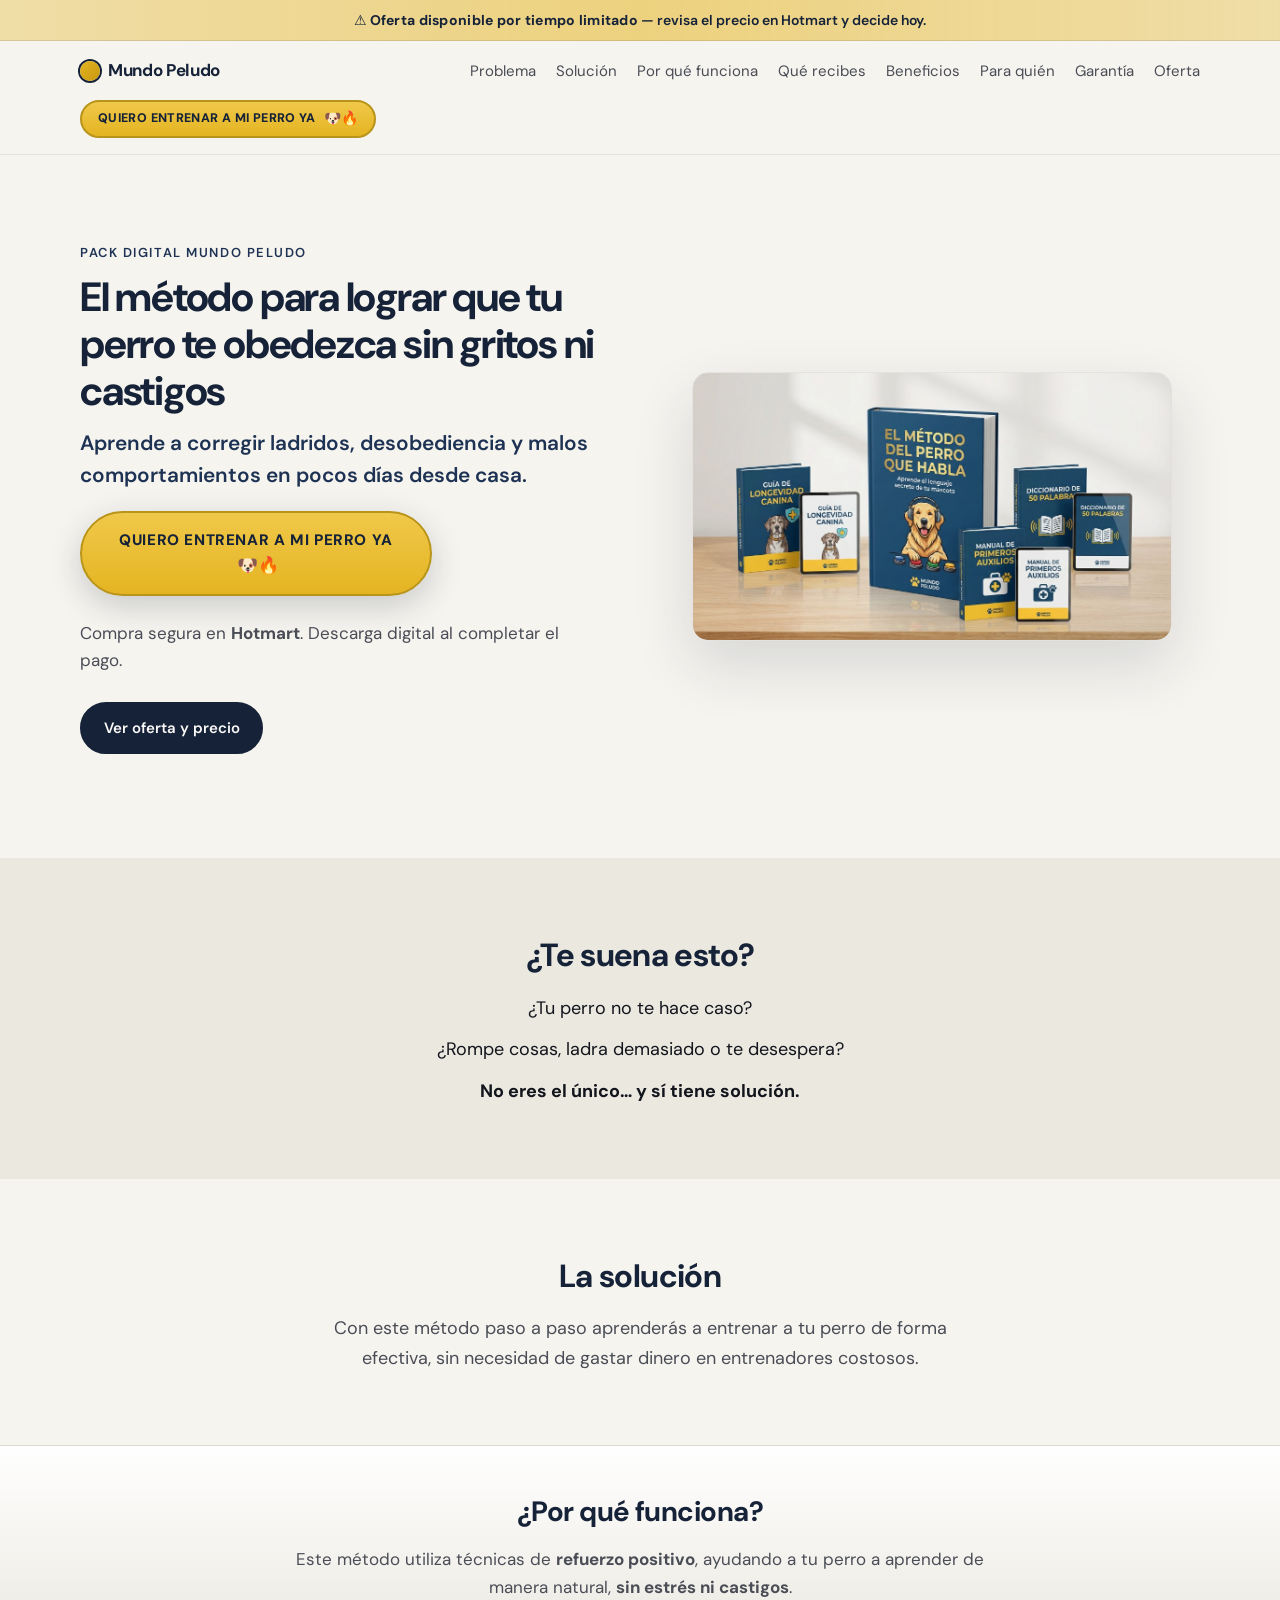
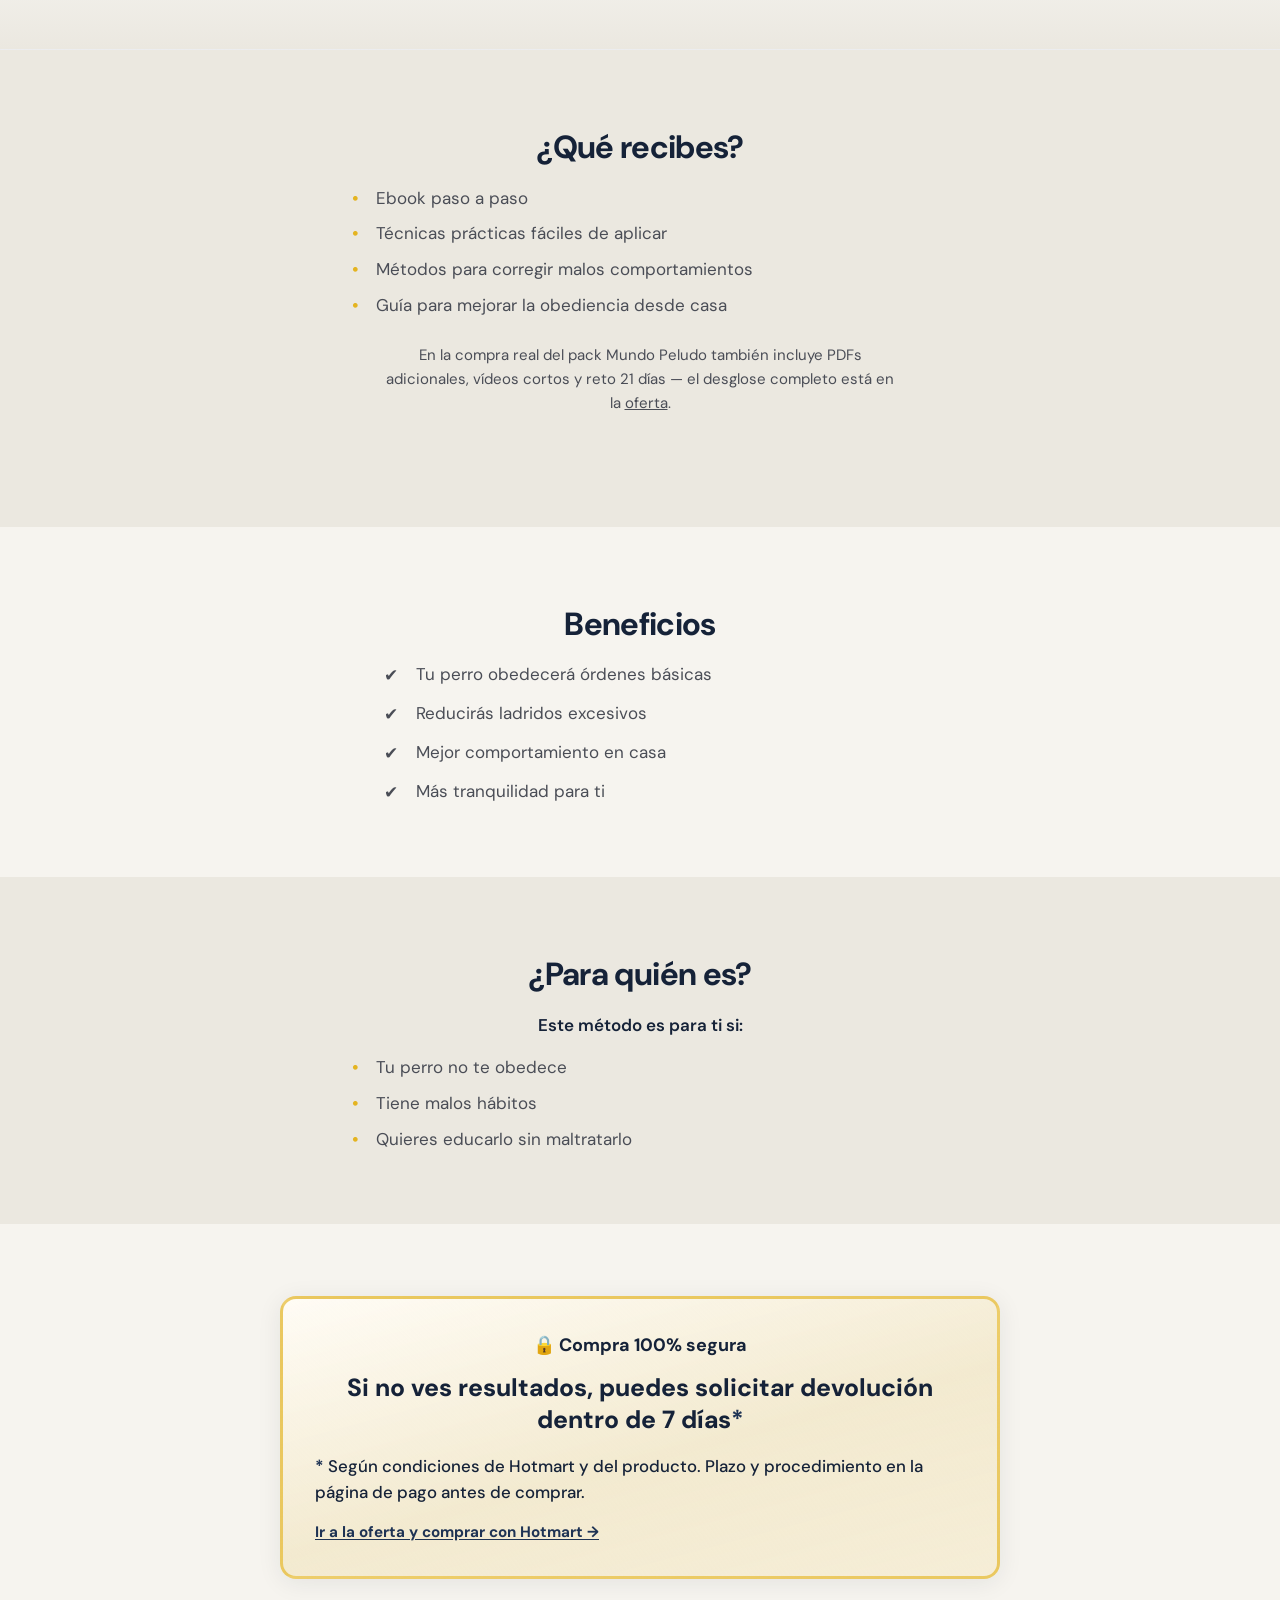
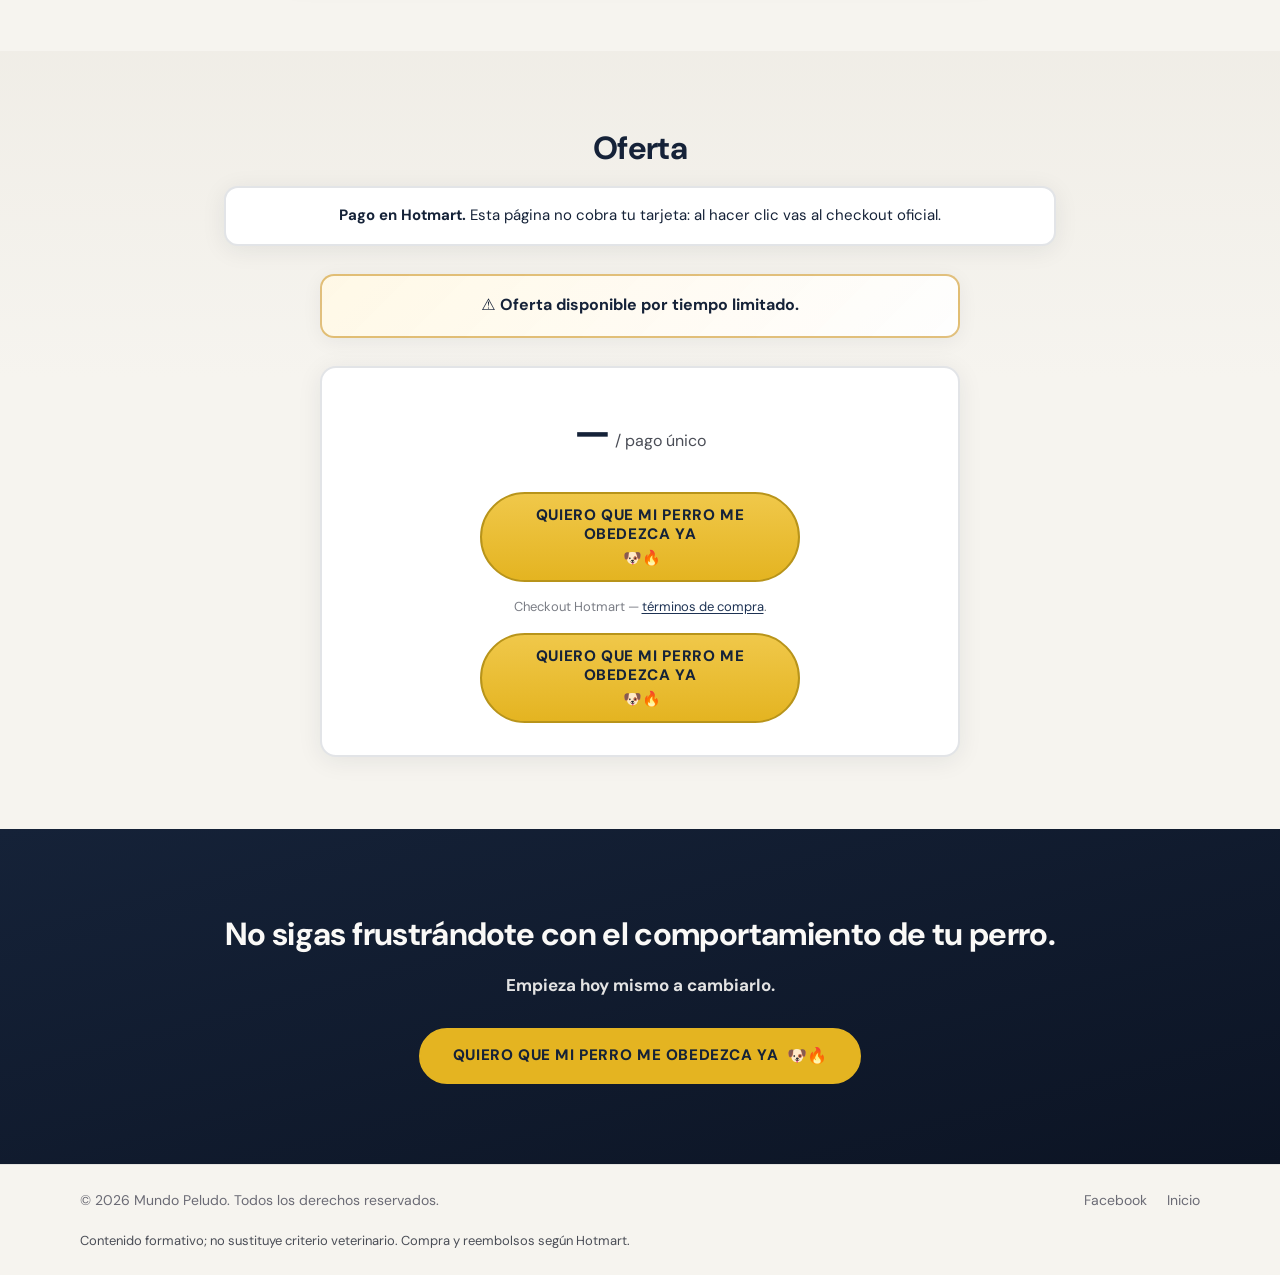
==== docs/index.html @ 7886afe9 "Landing final unica: copy mentor lineal, botones Hotmart, sin secciones extra Made-with: Cursor" ====
<!DOCTYPE html>
<html lang="es">
  <head>
    <meta charset="UTF-8" />
    <meta name="viewport" content="width=device-width, initial-scale=1.0" />
    <meta
      name="description"
      content="Método para que tu perro te obedezca sin gritos ni castigos. Pack digital Mundo Peludo: PDF, vídeos, reto 21 días. Pago seguro Hotmart."
    />
    <title>Mundo Peludo — Obediencia sin gritos ni castigos (pack digital)</title>
    <link rel="stylesheet" href="styles.css" />
    <link rel="preconnect" href="https://fonts.googleapis.com" />
    <link rel="preconnect" href="https://fonts.gstatic.com" crossorigin />
    <link
      href="https://fonts.googleapis.com/css2?family=DM+Sans:ital,opsz,wght@0,9..40,400;0,9..40,600;0,9..40,700;1,9..40,400&display=swap"
      rel="stylesheet"
    />
    <script>
      window.META_PIXEL_ID = "1140730384798691";
    </script>
    <script>
      (function () {
        var id = window.META_PIXEL_ID;
        if (!id || !/^\d{10,20}$/.test(String(id))) return;
        !(function (f, b, e, v, n, t, s) {
          if (f.fbq) return;
          n = f.fbq = function () {
            n.callMethod ? n.callMethod.apply(n, arguments) : n.queue.push(arguments);
          };
          if (!f._fbq) f._fbq = n;
          n.push = n;
          n.loaded = !0;
          n.version = "2.0";
          n.queue = [];
          t = b.createElement(e);
          t.async = !0;
          t.src = v;
          s = b.getElementsByTagName(e)[0];
          s.parentNode.insertBefore(t, s);
        })(window, document, "script", "https://connect.facebook.net/en_US/fbevents.js");
        fbq("init", id);
        fbq("track", "PageView");
      })();
    </script>
    <noscript>
      <img
        height="1"
        width="1"
        style="display: none"
        src="https://www.facebook.com/tr?id=1140730384798691&ev=PageView&noscript=1"
        alt=""
      />
    </noscript>
  </head>
  <body>
    <p class="urgency-strip urgency-strip--final" role="note">
      <span aria-hidden="true">⚠️</span> <strong>Oferta disponible por tiempo limitado</strong> — revisa el precio en
      Hotmart y decide hoy.
    </p>
    <header class="site-header">
      <div class="container header-inner">
        <a class="logo" href="#inicio"><span class="logo__mark" aria-hidden="true"></span> Mundo Peludo</a>
        <nav class="nav" aria-label="Principal">
          <a href="#problema">Problema</a>
          <a href="#solucion">Solución</a>
          <a href="#por-que-funciona">Por qué funciona</a>
          <a href="#que-recibes">Qué recibes</a>
          <a href="#beneficios">Beneficios</a>
          <a href="#para-quien">Para quién</a>
          <a href="#garantia">Garantía</a>
          <a href="#oferta">Oferta</a>
        </nav>
        <a class="btn btn--small btn--cta btn--yell checkout-link" href="#"
          ><span class="btn__label">Quiero entrenar a mi perro ya</span>
          <span class="btn__emoji" aria-hidden="true">🐶🔥</span></a
        >
      </div>
    </header>

    <main>
      <!-- 1. Encabezado -->
      <section class="hero" id="inicio">
        <div class="container hero__grid">
          <div class="hero__copy">
            <p class="eyebrow">Pack digital Mundo Peludo</p>
            <h1>El método para lograr que tu perro te obedezca sin gritos ni castigos</h1>
            <p class="hero__lead hero__lead--final">
              Aprende a corregir ladridos, desobediencia y malos comportamientos en pocos días desde casa.
            </p>
            <div class="hero__cta-primary">
              <a class="btn btn--large btn--cta btn--yell checkout-link" href="#"
                ><span class="btn__label">Quiero entrenar a mi perro ya</span>
                <span class="btn__emoji" aria-hidden="true">🐶🔥</span></a
              >
            </div>
            <p class="hero__sub">
              Compra segura en <strong>Hotmart</strong>. Descarga digital al completar el pago.
            </p>
            <div class="hero__actions">
              <a class="btn" href="#oferta">Ver oferta y precio</a>
            </div>
          </div>
          <div class="hero__visual">
            <figure class="hero__figure">
              <img
                src="images/mega-pack.png"
                alt="Pack Mundo Peludo: ebooks y guías digitales"
                width="640"
                height="480"
                loading="eager"
              />
            </figure>
          </div>
        </div>
      </section>

      <!-- 2. Problema -->
      <section class="section section--alt" id="problema">
        <div class="container final-block">
          <h2 class="section__title">¿Te suena esto?</h2>
          <div class="final-block__text">
            <p>¿Tu perro no te hace caso?</p>
            <p>¿Rompe cosas, ladra demasiado o te desespera?</p>
            <p><strong>No eres el único… y sí tiene solución.</strong></p>
          </div>
        </div>
      </section>

      <!-- 3. Solución -->
      <section class="section" id="solucion">
        <div class="container final-block">
          <h2 class="section__title">La solución</h2>
          <p class="final-block__lead">
            Con este método paso a paso aprenderás a entrenar a tu perro de forma efectiva, sin necesidad de gastar dinero
            en entrenadores costosos.
          </p>
        </div>
      </section>

      <!-- 4. Por qué funciona -->
      <section class="section why-works" id="por-que-funciona">
        <div class="container why-works__inner">
          <h2 class="why-works__title">¿Por qué funciona?</h2>
          <p class="why-works__lead">
            Este método utiliza técnicas de <strong>refuerzo positivo</strong>, ayudando a tu perro a aprender de manera
            natural, <strong>sin estrés ni castigos</strong>.
          </p>
        </div>
      </section>

      <!-- 5. Qué recibes -->
      <section class="section section--alt" id="que-recibes">
        <div class="container">
          <h2 class="section__title">¿Qué recibes?</h2>
          <ul class="final-bullet-list">
            <li>Ebook paso a paso</li>
            <li>Técnicas prácticas fáciles de aplicar</li>
            <li>Métodos para corregir malos comportamientos</li>
            <li>Guía para mejorar la obediencia desde casa</li>
          </ul>
          <p class="section__intro final-note">
            En la compra real del pack Mundo Peludo también incluye PDFs adicionales, vídeos cortos y reto 21 días — el
            desglose completo está en la <a href="#oferta">oferta</a>.
          </p>
        </div>
      </section>

      <!-- 6. Beneficios -->
      <section class="section" id="beneficios">
        <div class="container">
          <h2 class="section__title">Beneficios</h2>
          <ul class="benefits-checklist">
            <li>Tu perro obedecerá órdenes básicas</li>
            <li>Reducirás ladridos excesivos</li>
            <li>Mejor comportamiento en casa</li>
            <li>Más tranquilidad para ti</li>
          </ul>
        </div>
      </section>

      <!-- 7. Para quién es -->
      <section class="section section--alt" id="para-quien">
        <div class="container final-block">
          <h2 class="section__title">¿Para quién es?</h2>
          <p class="final-block__subtitle">Este método es para ti si:</p>
          <ul class="final-bullet-list final-bullet-list--tight">
            <li>Tu perro no te obedece</li>
            <li>Tiene malos hábitos</li>
            <li>Quieres educarlo sin maltratarlo</li>
          </ul>
        </div>
      </section>

      <!-- 8. Garantía -->
      <section class="section" id="garantia">
        <div class="container guarantee">
          <div class="guarantee__box guarantee__box--strong guarantee__box--punch">
            <p class="guarantee__secure"><span aria-hidden="true">🔒</span> Compra 100% segura</p>
            <p class="guarantee__punch-line">
              Si no ves resultados, puedes solicitar devolución dentro de 7 días<span class="guarantee__asterisk">*</span>
            </p>
            <p class="guarantee__text">
              <span class="guarantee__asterisk">*</span> Según condiciones de Hotmart y del producto. Plazo y procedimiento
              en la página de pago antes de comprar.
            </p>
            <p class="guarantee__text guarantee__text--link">
              <a href="#oferta">Ir a la oferta y comprar con Hotmart →</a>
            </p>
          </div>
        </div>
      </section>

      <!-- 9–10. Oferta + cierre -->
      <section class="section section--offer" id="oferta">
        <div class="container offer">
          <h2 class="section__title">Oferta</h2>
          <p class="offer__trust-bar" role="status">
            <strong>Pago en Hotmart.</strong> Esta página no cobra tu tarjeta: al hacer clic vas al checkout oficial.
          </p>
          <p class="offer__urgency-note offer__urgency-note--hot" role="note">
            <span aria-hidden="true">⚠️</span> <strong>Oferta disponible por tiempo limitado.</strong>
          </p>
          <div class="offer__layout">
            <div class="offer__box">
              <p class="offer__price">
                <span class="offer__amount" id="precio-display">—</span>
                <span class="offer__term"> / pago único</span>
              </p>
              <a class="btn btn--wide btn--cta btn--yell checkout-link" href="#" id="hotmart-link"
                ><span class="btn__label">Quiero que mi perro me obedezca ya</span>
                <span class="btn__emoji" aria-hidden="true">🐶🔥</span></a
              >
              <p class="offer__hint">
                Checkout Hotmart —
                <a href="https://www.hotmart.com/legal/es/purchase-terms" target="_blank" rel="noopener noreferrer"
                  >términos de compra</a
                >.
              </p>
              <a class="btn btn--wide btn--cta btn--yell checkout-link" href="#"
                ><span class="btn__label">Quiero que mi perro me obedezca ya</span>
                <span class="btn__emoji" aria-hidden="true">🐶🔥</span></a
              >
            </div>
          </div>
        </div>
      </section>

      <section class="cta" id="cta">
        <div class="container cta__inner">
          <h2>No sigas frustrándote con el comportamiento de tu perro.</h2>
          <p><strong>Empieza hoy mismo a cambiarlo.</strong></p>
          <a class="btn btn--large btn--yell checkout-link" href="#" id="hotmart-link-cta"
            ><span class="btn__label">Quiero que mi perro me obedezca ya</span>
            <span class="btn__emoji" aria-hidden="true">🐶🔥</span></a
          >
        </div>
      </section>
    </main>

    <footer class="site-footer">
      <div class="container footer__inner">
        <p class="footer__brand">© <span id="year"></span> Mundo Peludo. Todos los derechos reservados.</p>
        <nav class="footer__nav" aria-label="Pie">
          <a href="https://www.facebook.com/profile.php?id=61584993482786" target="_blank" rel="noopener noreferrer"
            >Facebook</a
          >
          <a href="#inicio">Inicio</a>
        </nav>
        <p class="footer__legal">
          Contenido formativo; no sustituye criterio veterinario. Compra y reembolsos según Hotmart.
        </p>
      </div>
    </footer>

    <script>
      document.getElementById("year").textContent = new Date().getFullYear();
      var HOTMART_URL = "https://pay.hotmart.com/U105220142I";
      document.querySelectorAll(".checkout-link").forEach(function (el) {
        el.setAttribute("href", HOTMART_URL);
        el.addEventListener("click", function () {
          if (typeof fbq === "function") {
            fbq("track", "InitiateCheckout");
          }
        });
      });
      var PRECIO_TEXTO = "";
      var precioEl = document.getElementById("precio-display");
      if (precioEl) precioEl.textContent = PRECIO_TEXTO || "—";
    </script>
  </body>
</html>
---- docs/styles.css ----
/* Mundo Peludo — paleta marca: azul marino + dorado */
:root {
  --color-bg: #f6f4ef;
  --color-bg-alt: #ebe8e0;
  --color-ink: #12151c;
  --color-muted: #4a4d56;
  --color-navy: #152238;
  --color-navy-mid: #1e3354;
  --color-gold: #e4b421;
  --color-gold-soft: rgba(228, 180, 33, 0.15);
  --shadow-soft: 0 4px 24px rgba(21, 34, 56, 0.08);
  --radius: 0.875rem;
}

*,
*::before,
*::after {
  box-sizing: border-box;
}

html {
  scroll-behavior: smooth;
}

body {
  margin: 0;
  font-family: "DM Sans", system-ui, sans-serif;
  font-size: 1.0625rem;
  line-height: 1.6;
  color: var(--color-ink);
  background: var(--color-bg);
}

/* Franja urgencia — arriba de todo */
.urgency-strip {
  margin: 0;
  padding: 0.55rem 1rem;
  font-size: 0.8125rem;
  font-weight: 600;
  text-align: center;
  color: var(--color-navy);
  background: linear-gradient(90deg, rgba(228, 180, 33, 0.35) 0%, rgba(228, 180, 33, 0.55) 50%, rgba(228, 180, 33, 0.35) 100%);
  border-bottom: 1px solid rgba(21, 34, 56, 0.12);
}

.urgency-strip strong {
  letter-spacing: 0.02em;
}

img {
  max-width: 100%;
  height: auto;
  display: block;
}

a {
  color: inherit;
}

.container {
  width: min(1120px, 100% - 2.5rem);
  margin-inline: auto;
}

/* Header */
.site-header {
  position: sticky;
  top: 0;
  z-index: 50;
  background: rgba(246, 244, 239, 0.94);
  backdrop-filter: blur(10px);
  border-bottom: 1px solid rgba(21, 34, 56, 0.08);
}

.header-inner {
  display: flex;
  align-items: center;
  justify-content: space-between;
  gap: 1rem;
  padding-block: 1rem;
  flex-wrap: wrap;
}

.logo {
  font-weight: 700;
  text-decoration: none;
  letter-spacing: -0.02em;
  display: inline-flex;
  align-items: center;
  gap: 0.5rem;
  color: var(--color-navy);
}

.logo__mark {
  width: 1.25rem;
  height: 1.25rem;
  border-radius: 50%;
  background: linear-gradient(135deg, var(--color-gold) 0%, #c99810 100%);
  box-shadow: 0 0 0 2px var(--color-navy);
}

.nav {
  display: flex;
  gap: 1.25rem;
  flex-wrap: wrap;
}

.nav a {
  text-decoration: none;
  font-size: 0.9375rem;
  color: var(--color-muted);
}

.nav a:hover {
  color: var(--color-navy);
}

/* Botones */
.btn {
  display: inline-flex;
  align-items: center;
  justify-content: center;
  padding: 0.75rem 1.35rem;
  font-weight: 600;
  font-size: 0.9375rem;
  text-decoration: none;
  border-radius: 999px;
  border: 2px solid var(--color-navy);
  background: var(--color-navy);
  color: #faf9f7;
  transition: transform 0.15s ease, box-shadow 0.15s ease, background 0.15s ease, color 0.15s ease;
}

.btn:hover {
  transform: translateY(-1px);
  box-shadow: 0 8px 28px rgba(21, 34, 56, 0.22);
}

.btn--ghost {
  background: transparent;
  color: var(--color-navy);
}

.btn--ghost:hover {
  background: var(--color-gold-soft);
  box-shadow: none;
}

.btn--small {
  padding: 0.5rem 1rem;
  font-size: 0.875rem;
}

.btn--wide {
  width: 100%;
  max-width: 320px;
}

.btn--large {
  padding: 1rem 2rem;
  font-size: 1rem;
}

.btn--outline {
  background: transparent;
  color: var(--color-navy);
  border-color: var(--color-navy);
}

.btn--outline:hover {
  background: var(--color-navy);
  color: #faf9f7;
}

/* CTA destacado (dorado) */
.btn.btn--cta {
  background: linear-gradient(180deg, #f0c84a 0%, var(--color-gold) 100%);
  color: var(--color-navy);
  border-color: #b8941a;
  font-weight: 700;
}

.btn.btn--cta:hover {
  background: linear-gradient(180deg, #f5d060 0%, #e8c02e 100%);
  color: var(--color-navy);
  border-color: var(--color-navy);
  box-shadow: 0 10px 32px rgba(21, 34, 56, 0.28);
}

/* CTA estilo “grita” (mayúsculas + emoji) */
.btn.btn--yell {
  display: inline-flex;
  flex-wrap: wrap;
  align-items: center;
  justify-content: center;
  gap: 0.35rem;
  text-align: center;
  line-height: 1.25;
}

.btn.btn--yell .btn__label {
  text-transform: uppercase;
  letter-spacing: 0.04em;
  font-weight: 800;
  font-size: clamp(0.72rem, 2.6vw, 0.95rem);
}

.header-inner .btn.btn--yell .btn__label {
  font-size: clamp(0.65rem, 1.8vw, 0.78rem);
  letter-spacing: 0.03em;
}

/* Hero */
.hero {
  padding-block: clamp(3rem, 8vw, 5.5rem);
}

.hero__grid {
  display: grid;
  gap: 2.5rem;
  align-items: center;
}

@media (min-width: 900px) {
  .hero__grid {
    grid-template-columns: 1fr 1fr;
    gap: 3rem;
  }
}

.eyebrow {
  margin: 0 0 0.75rem;
  font-size: 0.8125rem;
  font-weight: 600;
  text-transform: uppercase;
  letter-spacing: 0.12em;
  color: var(--color-navy-mid);
}

.hero__topline {
  margin: 0 0 1rem;
  font-size: clamp(1.08rem, 2.6vw, 1.35rem);
  line-height: 1.35;
  font-weight: 700;
  color: var(--color-navy);
  max-width: 52ch;
  padding: 0.85rem 1rem;
  background: linear-gradient(135deg, rgba(228, 180, 33, 0.2) 0%, rgba(255, 255, 255, 0.95) 100%);
  border-radius: var(--radius);
  border-left: 4px solid var(--color-gold);
  box-shadow: var(--shadow-soft);
}

.hero h1 {
  margin: 0 0 0.65rem;
  font-size: clamp(1.85rem, 4vw, 2.55rem);
  line-height: 1.15;
  letter-spacing: -0.03em;
  color: var(--color-navy);
}

.hero__cta-primary {
  margin: 0 0 1.5rem;
}

.hero__cta-primary .btn {
  width: 100%;
  max-width: 22rem;
  padding: 1.1rem 1.85rem;
  font-size: 1.0625rem;
  box-shadow: 0 10px 32px rgba(21, 34, 56, 0.2);
}

.hero__sub {
  margin: 0 0 1.75rem;
  color: var(--color-muted);
  max-width: 42ch;
}

.hero__actions {
  display: flex;
  flex-wrap: wrap;
  gap: 0.75rem;
  margin-bottom: 1rem;
}

.hero__lead {
  margin: 0 0 1.25rem;
  font-size: 1.125rem;
  line-height: 1.55;
  color: var(--color-muted);
  max-width: 54ch;
}

.hero__pain-list {
  margin: 0 0 1.35rem;
  padding: 0 0 0 1.35rem;
  max-width: 48ch;
  color: var(--color-ink);
  line-height: 1.55;
  font-size: 1.02rem;
}

.hero__pain-list li {
  margin-bottom: 0.45rem;
}

.hero__pain-list li:last-child {
  margin-bottom: 0;
}

.hero__solution {
  margin: 0 0 1.5rem;
  padding: 1.1rem 1.25rem;
  max-width: 54ch;
  font-size: 1rem;
  line-height: 1.55;
  color: var(--color-ink);
  background: rgba(255, 255, 255, 0.92);
  border-radius: var(--radius);
  border: 1px solid rgba(21, 34, 56, 0.1);
  box-shadow: var(--shadow-soft);
}

.hero__solution p {
  margin: 0;
}

.btn__emoji {
  margin-left: 0.2em;
}

.hero__note {
  margin: 0;
  font-size: 0.875rem;
  color: #6b6b75;
  max-width: 48ch;
}

.hero__visual {
  display: flex;
  justify-content: center;
}

.hero__figure {
  margin: 0;
  width: 100%;
  max-width: 480px;
  border-radius: 1rem;
  overflow: hidden;
  box-shadow: 0 24px 60px rgba(21, 34, 56, 0.14);
  border: 1px solid rgba(21, 34, 56, 0.08);
}

.hero__figure img {
  width: 100%;
  height: auto;
}

/* Qué incluye — grid */
.bundle-grid {
  display: grid;
  gap: 1.5rem;
}

@media (min-width: 700px) {
  .bundle-grid {
    grid-template-columns: repeat(2, 1fr);
  }
}

.bundle-card {
  background: #fff;
  border-radius: var(--radius);
  border: 1px solid rgba(21, 34, 56, 0.08);
  box-shadow: var(--shadow-soft);
  overflow: hidden;
  display: flex;
  flex-direction: column;
}

.bundle-card--text {
  justify-content: center;
}

.bundle-card__media {
  background: linear-gradient(160deg, #e8e4dc 0%, #d8d2c8 100%);
  aspect-ratio: 4 / 3;
  display: flex;
  align-items: center;
  justify-content: center;
}

.bundle-card__media img {
  width: 100%;
  height: 100%;
  object-fit: contain;
  padding: 0.5rem;
}

.bundle-card__body {
  padding: 1.35rem 1.5rem 1.5rem;
}

.bundle-card__body h3 {
  margin: 0 0 0.5rem;
  font-size: 1.125rem;
  color: var(--color-navy);
}

.bundle-card__body p {
  margin: 0;
  font-size: 0.9375rem;
  color: var(--color-muted);
}

/* Sección autoría */
.prose-block .section__intro {
  margin-bottom: 1.75rem;
}

.prose-block__text {
  max-width: 48rem;
  margin: 0 auto;
  text-align: left;
}

.prose-block__text p {
  margin: 0 0 1.15rem;
  color: var(--color-muted);
  line-height: 1.65;
}

.prose-block__text p:last-child {
  margin-bottom: 0;
}

/* Secciones */
.section {
  padding-block: clamp(3rem, 7vw, 4.5rem);
}

.section--alt {
  background: var(--color-bg-alt);
}

.section__title {
  margin: 0 0 0.75rem;
  font-size: clamp(1.5rem, 3vw, 2rem);
  letter-spacing: -0.02em;
  text-align: center;
  color: var(--color-navy);
}

.section__intro {
  margin: 0 auto 2.5rem;
  max-width: 52ch;
  text-align: center;
  color: var(--color-muted);
}

.benefits {
  list-style: none;
  margin: 0;
  padding: 0;
  display: grid;
  gap: 1.25rem;
}

@media (min-width: 700px) {
  .benefits {
    grid-template-columns: repeat(3, 1fr);
    gap: 1.5rem;
  }
}

.benefit {
  background: #fff;
  padding: 1.5rem;
  border-radius: var(--radius);
  border: 1px solid rgba(21, 34, 56, 0.08);
  box-shadow: var(--shadow-soft);
}

.benefit h3 {
  margin: 0 0 0.5rem;
  font-size: 1.125rem;
  color: var(--color-navy);
}

.benefit p {
  margin: 0;
  font-size: 0.9375rem;
  color: var(--color-muted);
}

/* Confianza (sin testimonios falsos) */
.trust__intro {
  margin-bottom: 2rem;
}

.trust__grid {
  list-style: none;
  margin: 0;
  padding: 0;
  display: grid;
  gap: 1.25rem;
}

@media (min-width: 768px) {
  .trust__grid {
    grid-template-columns: repeat(3, 1fr);
    gap: 1.5rem;
  }
}

.trust__card {
  margin: 0;
  padding: 1.5rem;
  background: #fff;
  border-radius: var(--radius);
  border: 1px solid rgba(21, 34, 56, 0.08);
  box-shadow: var(--shadow-soft);
  text-align: left;
}

.trust__card-title {
  margin: 0 0 0.5rem;
  font-size: 1.125rem;
  color: var(--color-navy);
}

.trust__card p {
  margin: 0;
  font-size: 0.9375rem;
  color: var(--color-muted);
  line-height: 1.55;
}

.trust__footer {
  margin: 2rem auto 0;
  max-width: 48ch;
  text-align: center;
  font-size: 0.9375rem;
  color: var(--color-muted);
  line-height: 1.55;
}

.trust__footer a {
  color: var(--color-navy-mid);
  font-weight: 600;
  text-decoration: underline;
  text-underline-offset: 0.15em;
}

.trust__footer a:hover {
  color: var(--color-navy);
}

/* Video de ventas */
.video-sales {
  max-width: 860px;
}

.video-sales__player-wrap {
  border-radius: 1rem;
  overflow: hidden;
  border: 2px solid rgba(21, 34, 56, 0.12);
  box-shadow: var(--shadow-soft);
  background: #0f1727;
}

.video-sales__player {
  width: 100%;
  height: auto;
  display: block;
  aspect-ratio: 16 / 9;
}

/* Comunidad */
.community__list {
  list-style: none;
  margin: 0 auto 2.5rem;
  padding: 0;
  max-width: 52rem;
}

.community__list li {
  position: relative;
  margin-bottom: 1rem;
  padding-left: 1.5rem;
  color: var(--color-muted);
  line-height: 1.55;
}

.community__list li::before {
  content: "";
  position: absolute;
  left: 0;
  top: 0.55em;
  width: 0.45rem;
  height: 0.45rem;
  border-radius: 50%;
  background: var(--color-gold);
  box-shadow: 0 0 0 2px rgba(228, 180, 33, 0.35);
}

.community__list li:last-child {
  margin-bottom: 0;
}

.community__box {
  max-width: 480px;
  margin-inline: auto;
  text-align: center;
  padding: 2rem;
  background: #fff;
  border-radius: var(--radius);
  border: 1px solid rgba(21, 34, 56, 0.1);
  box-shadow: var(--shadow-soft);
}

.community__lead {
  margin: 0 0 1rem;
  font-weight: 600;
  color: var(--color-navy);
}

/* Por qué funciona */
.why-works {
  padding-block: clamp(2rem, 5vw, 3rem);
  background: linear-gradient(180deg, #fff 0%, var(--color-bg-alt) 100%);
  border-block: 1px solid rgba(21, 34, 56, 0.08);
}

.why-works__inner {
  max-width: min(44rem, 100%);
  margin-inline: auto;
  text-align: center;
}

.why-works__title {
  margin: 0 0 1rem;
  font-size: clamp(1.35rem, 3vw, 1.75rem);
  letter-spacing: -0.02em;
  color: var(--color-navy);
  line-height: 1.25;
}

.why-works__lead {
  margin: 0;
  font-size: 1.0625rem;
  line-height: 1.65;
  color: var(--color-muted);
}

/* Oferta */
.section--offer {
  background: linear-gradient(180deg, rgba(235, 232, 224, 0.55) 0%, var(--color-bg) 42%);
}

.offer {
  text-align: center;
}

.offer__trust-bar {
  max-width: min(52rem, 100%);
  margin: 0 auto 1.75rem;
  padding: 1rem 1.25rem;
  font-size: 0.9375rem;
  line-height: 1.55;
  text-align: center;
  color: var(--color-navy);
  background: #fff;
  border-radius: var(--radius);
  border: 2px solid rgba(21, 34, 56, 0.12);
  box-shadow: var(--shadow-soft);
}

.offer__trust-bar strong {
  color: var(--color-navy);
}

.offer__you-get {
  max-width: min(640px, 100%);
  margin: 0 auto 2rem;
  padding: 1.5rem 1.35rem;
  text-align: left;
  background: #fff;
  border-radius: var(--radius);
  border: 1px solid rgba(228, 180, 33, 0.4);
  box-shadow: 0 4px 24px rgba(21, 34, 56, 0.06);
}

.offer__you-get-title {
  margin: 0 0 1rem;
  font-size: 1.2rem;
  color: var(--color-navy);
  text-align: center;
}

.offer__you-get-list {
  margin: 0;
  padding-left: 1.25rem;
  color: var(--color-muted);
  line-height: 1.55;
}

.offer__you-get-list li {
  margin-bottom: 0.5rem;
}

.offer__you-get-list li:last-child {
  margin-bottom: 0;
}

.offer__guarantee-badge {
  margin: 0 0 1.75rem;
  padding: 1.25rem 1.2rem;
  text-align: left;
  background: linear-gradient(165deg, rgba(255, 252, 245, 0.98) 0%, var(--color-gold-soft) 50%, rgba(255, 255, 255, 0.95) 100%);
  border-radius: var(--radius);
  border: 2px solid rgba(228, 180, 33, 0.45);
  box-shadow: 0 6px 28px rgba(21, 34, 56, 0.08);
}

.offer__guarantee-badge-title {
  margin: 0 0 0.6rem;
  font-size: 1.05rem;
  font-weight: 800;
  color: var(--color-navy);
  text-align: center;
  text-transform: uppercase;
  letter-spacing: 0.06em;
}

.offer__guarantee-punch {
  margin: 0 0 0.75rem;
  font-size: clamp(1.15rem, 2.8vw, 1.45rem);
  font-weight: 800;
  line-height: 1.3;
  color: var(--color-navy);
  text-align: center;
}

.offer__guarantee-badge-text {
  margin: 0;
  font-size: 0.875rem;
  line-height: 1.55;
  color: var(--color-ink);
}

.guarantee__asterisk {
  font-weight: 700;
  color: var(--color-navy-mid);
}

.offer__intro {
  margin-bottom: 2rem;
}

.offer__layout {
  display: flex;
  justify-content: center;
}

.offer__box {
  max-width: min(640px, 100%);
  width: 100%;
  padding: 2rem;
  background: #fff;
  border-radius: 1rem;
  border: 2px solid rgba(21, 34, 56, 0.12);
  box-shadow: var(--shadow-soft);
}

.offer__price {
  margin: 0 0 1.75rem;
}

.offer__focus {
  text-align: left;
  margin-bottom: 1.75rem;
  padding-bottom: 1.75rem;
  border-bottom: 1px solid rgba(21, 34, 56, 0.1);
}

.offer__subhead {
  margin: 0 0 0.75rem;
  font-size: 1.125rem;
  color: var(--color-navy);
  text-align: center;
}

.offer__focus-text {
  margin: 0 0 1.25rem;
  font-size: 0.9375rem;
  line-height: 1.6;
  color: var(--color-muted);
}

.offer__list-title {
  margin: 0 0 0.85rem;
  font-size: 1rem;
  font-weight: 700;
  color: var(--color-navy);
  text-align: left;
}

.offer__amount {
  font-size: 2.5rem;
  font-weight: 700;
  letter-spacing: -0.03em;
  color: var(--color-navy);
}

.offer__term {
  font-size: 1rem;
  font-weight: 400;
  color: var(--color-muted);
}

.offer__list {
  text-align: left;
  margin: 0 0 1.5rem;
  padding-left: 1.25rem;
  color: var(--color-muted);
}

.offer__list li {
  margin-bottom: 0.5rem;
}

.offer__hint {
  margin: 1rem 0 0;
  font-size: 0.8125rem;
  color: #7a7d85;
  line-height: 1.45;
}

.offer__hint + .btn {
  margin-top: 1rem;
}

.offer__hint a {
  color: var(--color-navy-mid);
  text-decoration: underline;
  text-underline-offset: 0.15em;
}

.offer__hint a:hover {
  color: var(--color-navy);
}

.offer__urgency-note {
  max-width: min(640px, 100%);
  margin: 0 auto 1.75rem;
  padding: 1.1rem 1.35rem;
  font-size: 0.95rem;
  line-height: 1.55;
  color: var(--color-navy);
  background: linear-gradient(135deg, rgba(255, 248, 230, 0.95) 0%, rgba(255, 255, 255, 0.9) 100%);
  border-radius: var(--radius);
  border: 1px solid rgba(228, 180, 33, 0.45);
  border-left: 4px solid var(--color-gold);
  box-shadow: 0 4px 20px rgba(21, 34, 56, 0.06);
}

.offer__urgency-note--hot {
  font-size: 1rem;
  font-weight: 500;
  border-width: 2px;
  border-color: rgba(200, 140, 20, 0.55);
  animation: offerPulse 3.5s ease-in-out infinite;
}

@keyframes offerPulse {
  0%,
  100% {
    box-shadow: 0 4px 20px rgba(21, 34, 56, 0.07);
  }
  50% {
    box-shadow: 0 6px 28px rgba(228, 180, 33, 0.25);
  }
}

@media (prefers-reduced-motion: reduce) {
  .offer__urgency-note--hot {
    animation: none;
  }
}

/* Garantía */
.guarantee {
  text-align: center;
}

.guarantee__box {
  max-width: min(640px, 100%);
  margin-inline: auto;
  padding: 2rem;
  background: linear-gradient(165deg, rgba(255, 252, 245, 0.95) 0%, var(--color-gold-soft) 55%, rgba(245, 236, 210, 0.85) 100%);
  border-radius: 1rem;
  border: 2px solid rgba(228, 180, 33, 0.35);
  box-shadow: var(--shadow-soft);
}

.guarantee__text {
  margin: 0;
  font-size: clamp(0.95rem, 2vw, 1.05rem);
  font-weight: 500;
  line-height: 1.55;
  color: var(--color-navy);
}

.guarantee__text strong {
  font-weight: 700;
}

.guarantee__kicker {
  margin: 0 0 0.65rem;
  font-size: 0.78rem;
  font-weight: 700;
  text-transform: uppercase;
  letter-spacing: 0.1em;
  color: var(--color-navy-mid);
}

.guarantee__box--strong {
  max-width: min(720px, 100%);
  text-align: left;
}

.guarantee__box--strong .guarantee__text {
  text-align: left;
}

.guarantee__box--punch {
  border-width: 3px;
  border-color: rgba(228, 180, 33, 0.65);
}

.guarantee__punch-line {
  margin: 0 0 1rem;
  font-size: clamp(1.2rem, 3vw, 1.55rem);
  font-weight: 800;
  line-height: 1.3;
  color: var(--color-navy);
  text-align: center;
}

.guarantee__text--link {
  margin-top: 1rem;
  margin-bottom: 0 !important;
  font-size: 0.95rem;
}

.guarantee__text--link a {
  color: var(--color-navy-mid);
  font-weight: 700;
  text-decoration: underline;
  text-underline-offset: 0.15em;
}

.guarantee__text--link a:hover {
  color: var(--color-navy);
}

/* CTA final */
.cta {
  padding-block: clamp(3rem, 8vw, 5rem);
  background: linear-gradient(165deg, var(--color-navy) 0%, #0c1424 100%);
  color: #faf9f7;
}

.cta__inner {
  text-align: center;
}

.cta h2 {
  margin: 0 0 0.75rem;
  font-size: clamp(1.5rem, 3vw, 2rem);
  letter-spacing: -0.02em;
}

.cta p {
  margin: 0 0 1.75rem;
  opacity: 0.9;
  max-width: 42ch;
  margin-inline: auto;
}

.cta .btn {
  background: var(--color-gold);
  color: var(--color-navy);
  border-color: var(--color-gold);
  font-weight: 700;
}

.cta .btn:hover {
  box-shadow: 0 12px 40px rgba(0, 0, 0, 0.35);
}

.cta .btn.btn--yell .btn__label {
  color: var(--color-navy);
}

/* Footer */
.site-footer {
  padding-block: 1.5rem;
  border-top: 1px solid rgba(21, 34, 56, 0.08);
}

.footer__inner {
  display: flex;
  flex-wrap: wrap;
  align-items: center;
  justify-content: space-between;
  gap: 1rem;
}

.footer__legal {
  flex-basis: 100%;
  margin: 0;
  padding-top: 0.25rem;
  font-size: 0.8125rem;
  line-height: 1.55;
  color: var(--color-muted);
  max-width: 72ch;
}

.footer__legal--muted {
  padding-top: 0;
  font-size: 0.75rem;
  color: #7a7d85;
}

.footer__brand {
  margin: 0;
  font-size: 0.875rem;
  color: #6b6b75;
}

.footer__nav {
  display: flex;
  gap: 1.25rem;
}

.footer__nav a {
  font-size: 0.875rem;
  color: #6b6b75;
  text-decoration: none;
}

.footer__nav a:hover {
  color: var(--color-navy);
}

/* Landing final (copy único) */
.hero__lead--final {
  font-size: clamp(1.1rem, 2.5vw, 1.3rem);
  font-weight: 600;
  color: var(--color-navy-mid);
  max-width: 48ch;
}

.urgency-strip--final {
  font-size: 0.875rem;
}

.final-block {
  max-width: min(40rem, 100%);
  margin-inline: auto;
  text-align: center;
}

.final-block__text {
  font-size: 1.125rem;
  line-height: 1.65;
  color: var(--color-ink);
}

.final-block__text p {
  margin: 0 0 0.75rem;
}

.final-block__text p:last-child {
  margin-bottom: 0;
}

.final-block__lead {
  margin: 0;
  font-size: 1.125rem;
  line-height: 1.65;
  color: var(--color-muted);
  max-width: 52ch;
  margin-inline: auto;
}

.final-block__subtitle {
  margin: 0 0 1rem;
  font-weight: 600;
  color: var(--color-navy);
}

.final-bullet-list {
  list-style: none;
  margin: 0 auto;
  padding: 0;
  max-width: 36rem;
  text-align: left;
}

.final-bullet-list li {
  position: relative;
  margin-bottom: 0.65rem;
  padding-left: 1.5rem;
  font-size: 1.0625rem;
  line-height: 1.5;
  color: var(--color-muted);
}

.final-bullet-list li::before {
  content: "•";
  position: absolute;
  left: 0;
  color: var(--color-gold);
  font-weight: 800;
}

.final-bullet-list--tight li:last-child {
  margin-bottom: 0;
}

.final-note {
  margin-top: 1.5rem !important;
  font-size: 0.9375rem !important;
}

.benefits-checklist {
  list-style: none;
  margin: 0 auto;
  padding: 0;
  max-width: 32rem;
}

.benefits-checklist li {
  position: relative;
  margin-bottom: 0.85rem;
  padding-left: 2rem;
  font-size: 1.0625rem;
  line-height: 1.5;
  color: var(--color-muted);
}

.benefits-checklist li::before {
  content: "✔️";
  position: absolute;
  left: 0;
  top: 0.05em;
}

.benefits-checklist li:last-child {
  margin-bottom: 0;
}

.guarantee__secure {
  margin: 0 0 0.75rem;
  font-size: 1.125rem;
  font-weight: 700;
  text-align: center;
  color: var(--color-navy);
}
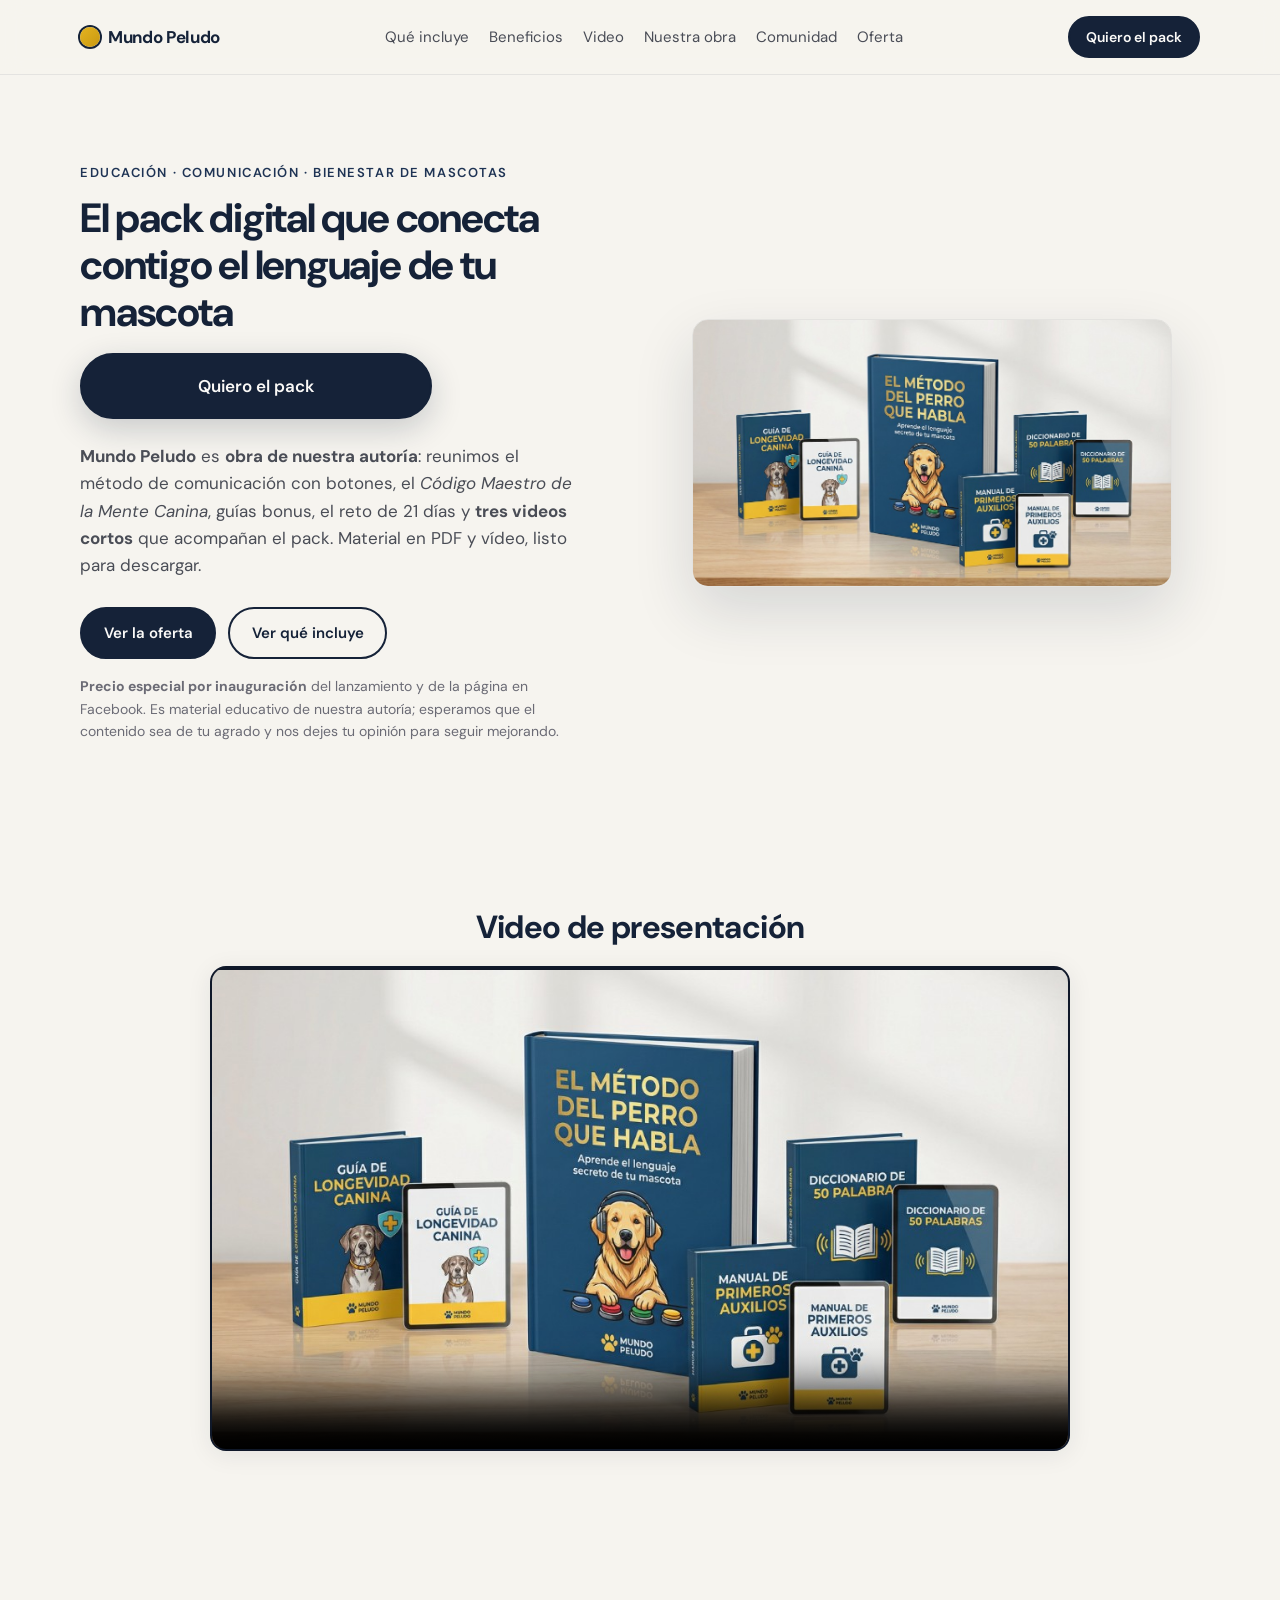
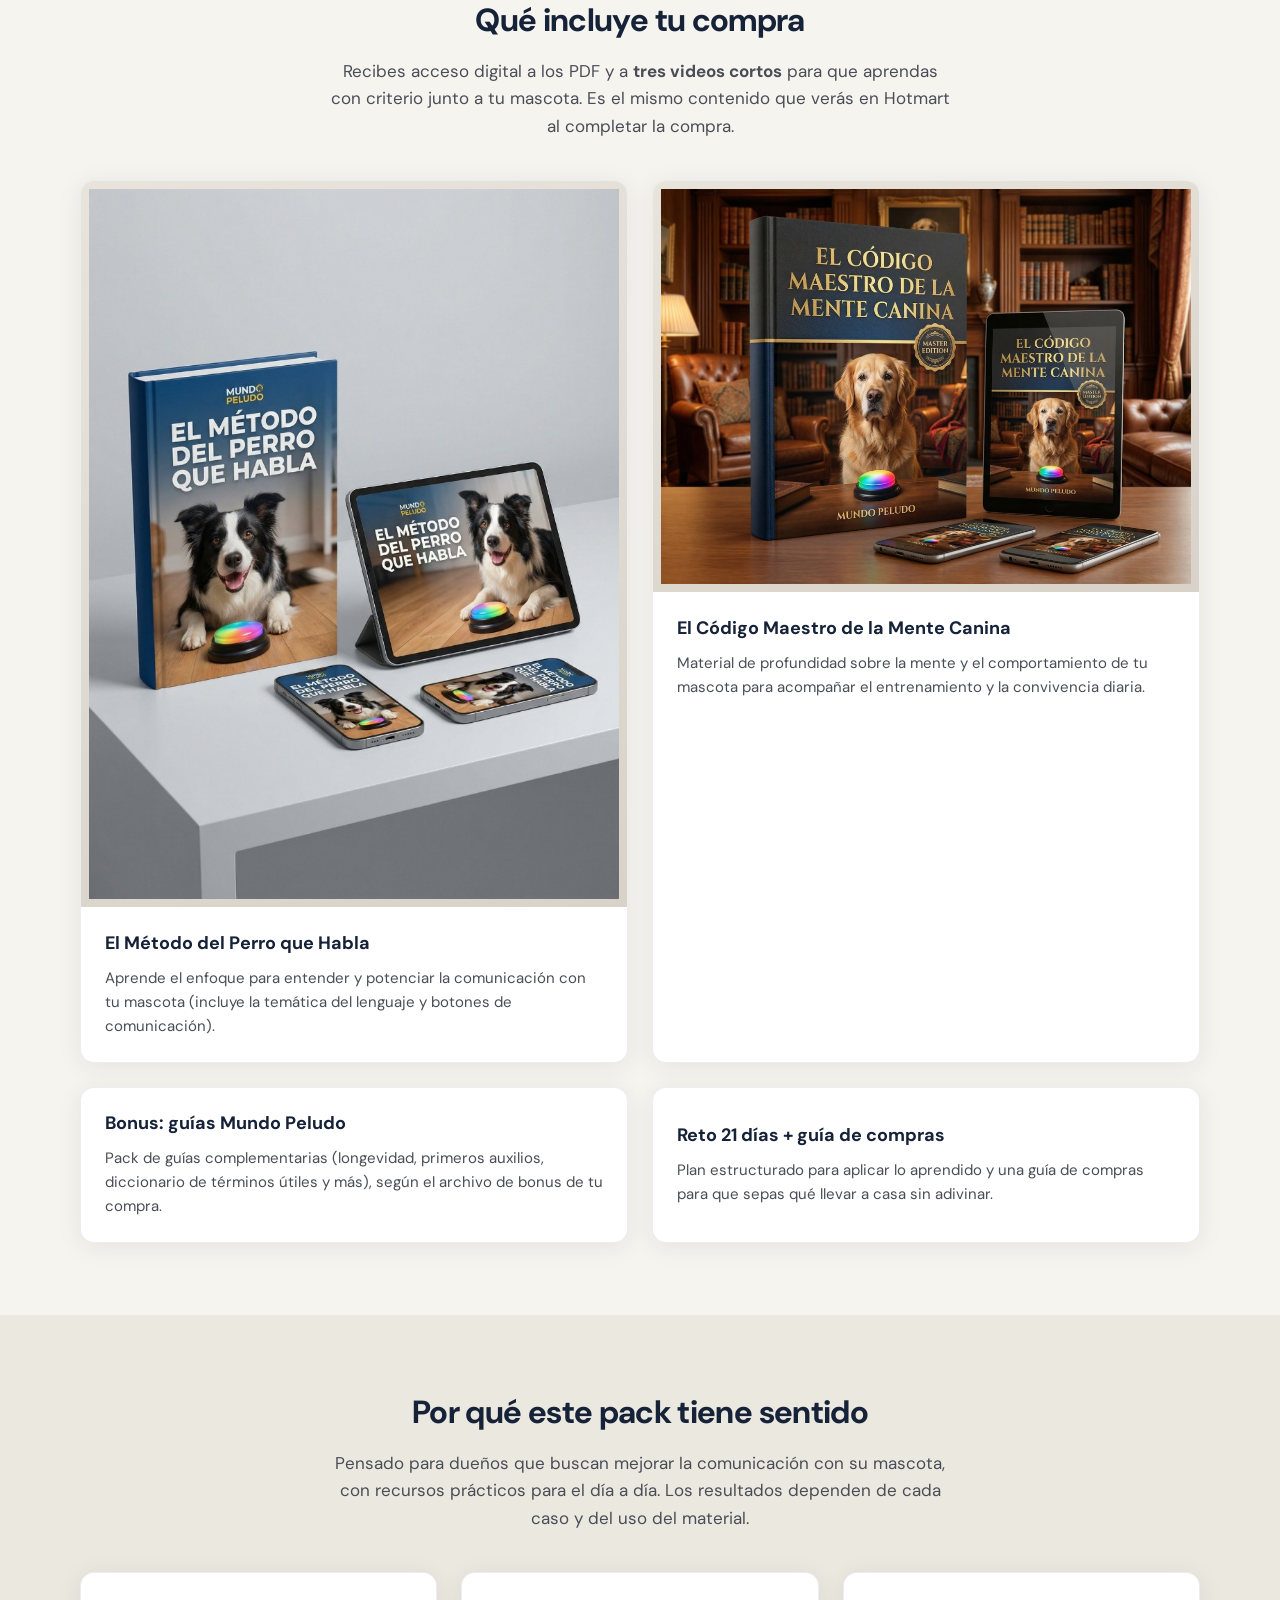
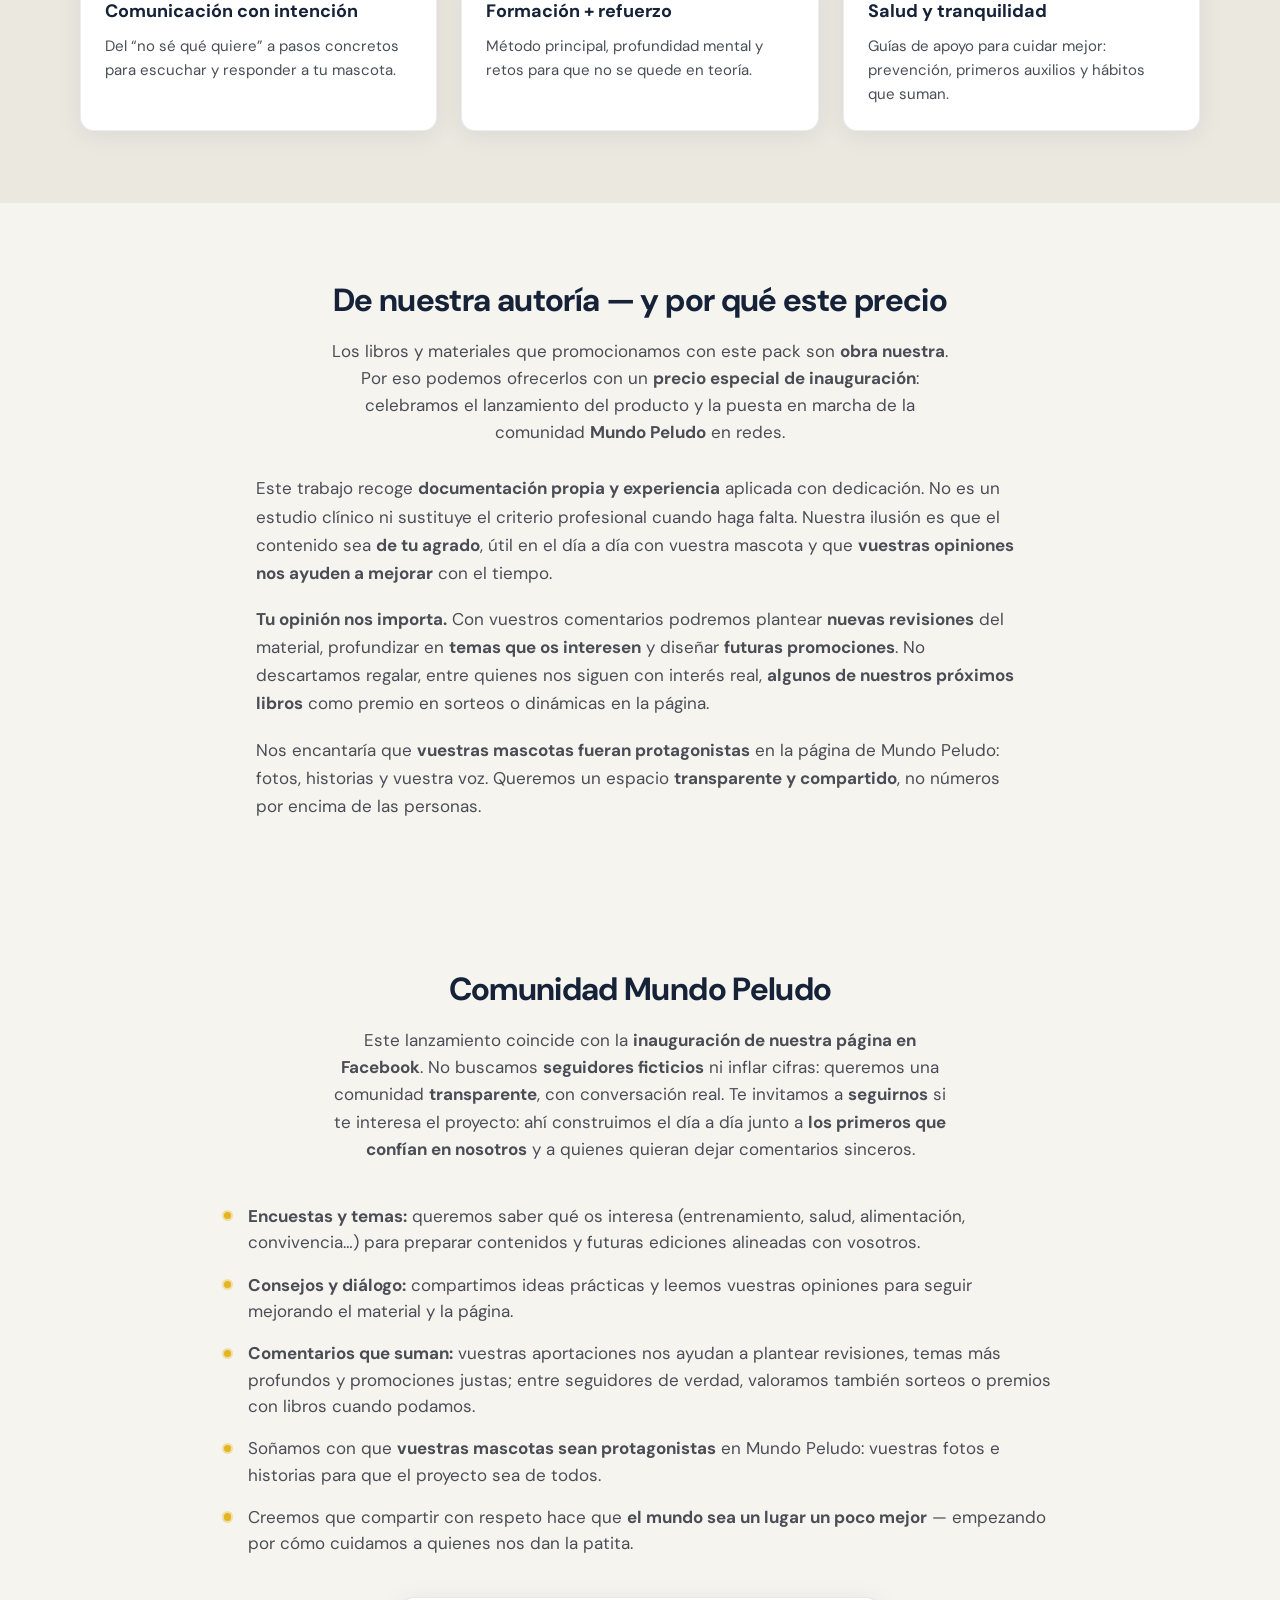
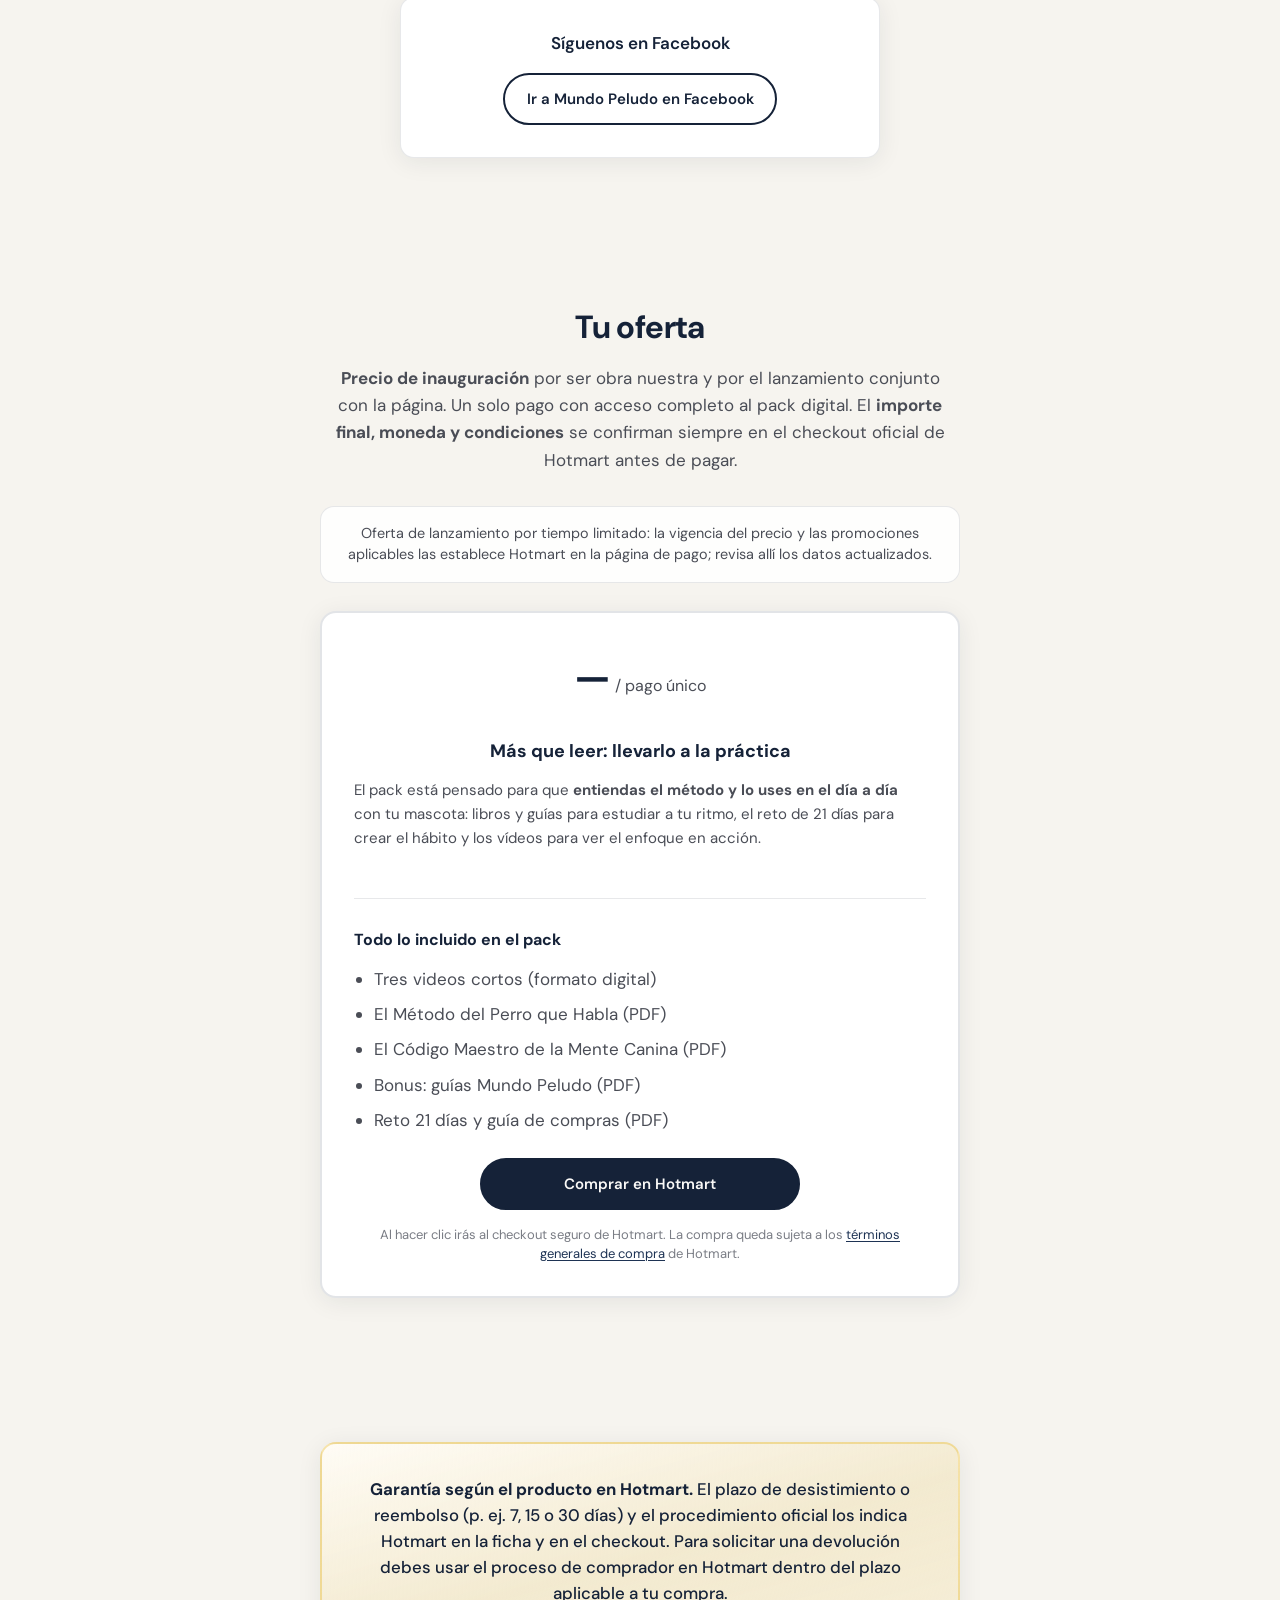
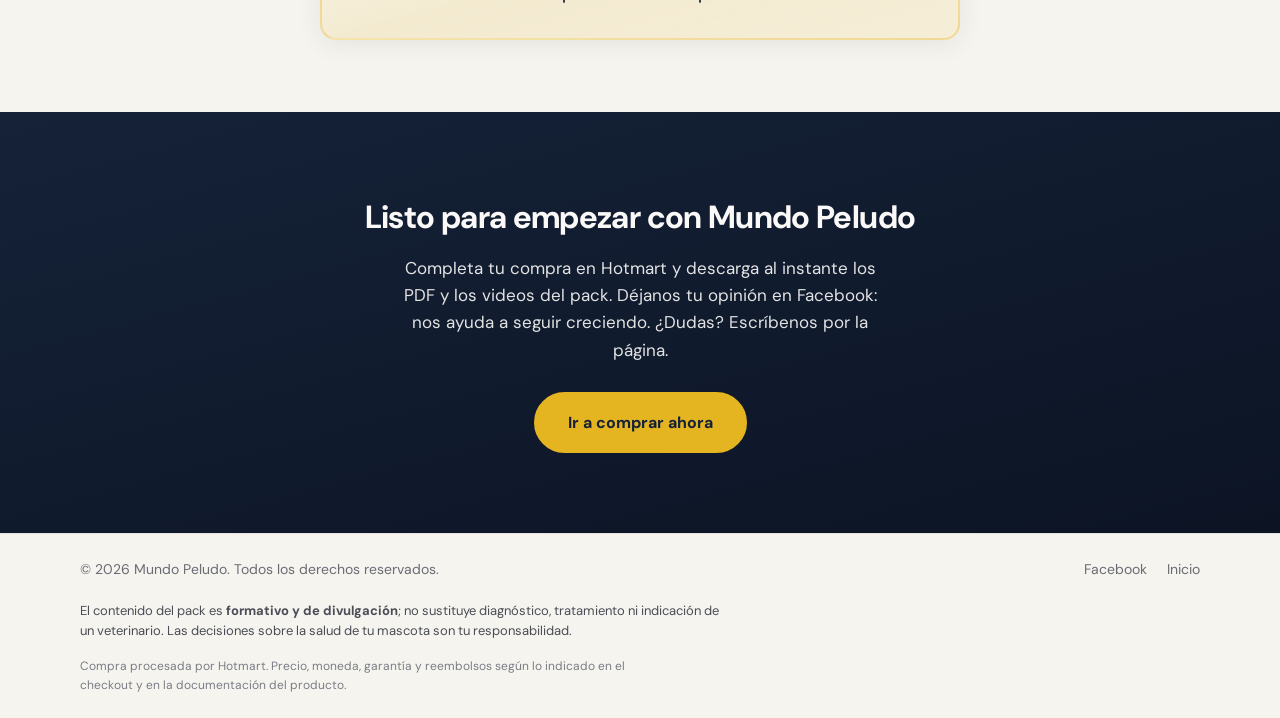
==== commit 8224bc45: "Revertir landing al estado previo a cambios de conversion (mentor) Made-with: Cursor" ====
--- a/docs/index.html
+++ b/docs/index.html
@@ -5,9 +5,9 @@
     <meta name="viewport" content="width=device-width, initial-scale=1.0" />
     <meta
       name="description"
-      content="Método para que tu perro te obedezca sin gritos ni castigos. Pack digital Mundo Peludo: PDF, vídeos, reto 21 días. Pago seguro Hotmart."
+      content="Mundo Peludo: pack digital con PDF, videos, guías bonus y reto 21 días. Precio por inauguración. Educación y bienestar de mascotas."
     />
-    <title>Mundo Peludo — Obediencia sin gritos ni castigos (pack digital)</title>
+    <title>Mundo Peludo — Pack digital: método, guías y bonus</title>
     <link rel="stylesheet" href="styles.css" />
     <link rel="preconnect" href="https://fonts.googleapis.com" />
     <link rel="preconnect" href="https://fonts.gstatic.com" crossorigin />
@@ -15,6 +15,7 @@
       href="https://fonts.googleapis.com/css2?family=DM+Sans:ital,opsz,wght@0,9..40,400;0,9..40,600;0,9..40,700;1,9..40,400&display=swap"
       rel="stylesheet"
     />
+    <!-- Meta Pixel — Identificador del conjunto de datos “Píxel Mundo Peludo” -->
     <script>
       window.META_PIXEL_ID = "1140730384798691";
     </script>
@@ -53,58 +54,52 @@
     </noscript>
   </head>
   <body>
-    <p class="urgency-strip urgency-strip--final" role="note">
-      <span aria-hidden="true">⚠️</span> <strong>Oferta disponible por tiempo limitado</strong> — revisa el precio en
-      Hotmart y decide hoy.
-    </p>
     <header class="site-header">
       <div class="container header-inner">
-        <a class="logo" href="#inicio"><span class="logo__mark" aria-hidden="true"></span> Mundo Peludo</a>
+        <a class="logo" href="#inicio"
+          ><span class="logo__mark" aria-hidden="true"></span> Mundo Peludo</a
+        >
         <nav class="nav" aria-label="Principal">
-          <a href="#problema">Problema</a>
-          <a href="#solucion">Solución</a>
-          <a href="#por-que-funciona">Por qué funciona</a>
-          <a href="#que-recibes">Qué recibes</a>
+          <a href="#incluye">Qué incluye</a>
           <a href="#beneficios">Beneficios</a>
-          <a href="#para-quien">Para quién</a>
-          <a href="#garantia">Garantía</a>
+          <a href="#video-ventas">Video</a>
+          <a href="#autoria">Nuestra obra</a>
+          <a href="#comunidad">Comunidad</a>
           <a href="#oferta">Oferta</a>
         </nav>
-        <a class="btn btn--small btn--cta btn--yell checkout-link" href="#"
-          ><span class="btn__label">Quiero entrenar a mi perro ya</span>
-          <span class="btn__emoji" aria-hidden="true">🐶🔥</span></a
-        >
+        <a class="btn btn--small checkout-link" href="#">Quiero el pack</a>
       </div>
     </header>
 
     <main>
-      <!-- 1. Encabezado -->
       <section class="hero" id="inicio">
         <div class="container hero__grid">
           <div class="hero__copy">
-            <p class="eyebrow">Pack digital Mundo Peludo</p>
-            <h1>El método para lograr que tu perro te obedezca sin gritos ni castigos</h1>
-            <p class="hero__lead hero__lead--final">
-              Aprende a corregir ladridos, desobediencia y malos comportamientos en pocos días desde casa.
-            </p>
+            <p class="eyebrow">Educación · Comunicación · Bienestar de mascotas</p>
+            <h1>El pack digital que conecta contigo el lenguaje de tu mascota</h1>
             <div class="hero__cta-primary">
-              <a class="btn btn--large btn--cta btn--yell checkout-link" href="#"
-                ><span class="btn__label">Quiero entrenar a mi perro ya</span>
-                <span class="btn__emoji" aria-hidden="true">🐶🔥</span></a
-              >
+              <a class="btn btn--large checkout-link" href="#">Quiero el pack</a>
             </div>
             <p class="hero__sub">
-              Compra segura en <strong>Hotmart</strong>. Descarga digital al completar el pago.
+              <strong>Mundo Peludo</strong> es <strong>obra de nuestra autoría</strong>: reunimos el método de comunicación
+              con botones, el <em>Código Maestro de la Mente Canina</em>, guías bonus, el reto de 21 días y
+              <strong>tres videos cortos</strong> que acompañan el pack. Material en PDF y vídeo, listo para descargar.
             </p>
             <div class="hero__actions">
-              <a class="btn" href="#oferta">Ver oferta y precio</a>
+              <a class="btn" href="#cta">Ver la oferta</a>
+              <a class="btn btn--ghost" href="#incluye">Ver qué incluye</a>
             </div>
+            <p class="hero__note">
+              <strong>Precio especial por inauguración</strong> del lanzamiento y de la página en Facebook. Es material
+              educativo de nuestra autoría; esperamos que el contenido sea de tu agrado y nos dejes tu opinión para seguir
+              mejorando.
+            </p>
           </div>
           <div class="hero__visual">
             <figure class="hero__figure">
               <img
                 src="images/mega-pack.png"
-                alt="Pack Mundo Peludo: ebooks y guías digitales"
+                alt="Pack Mundo Peludo: varios ebooks y guías en mockup 3D"
                 width="640"
                 height="480"
                 loading="eager"
@@ -114,111 +109,200 @@
         </div>
       </section>
 
-      <!-- 2. Problema -->
-      <section class="section section--alt" id="problema">
-        <div class="container final-block">
-          <h2 class="section__title">¿Te suena esto?</h2>
-          <div class="final-block__text">
-            <p>¿Tu perro no te hace caso?</p>
-            <p>¿Rompe cosas, ladra demasiado o te desespera?</p>
-            <p><strong>No eres el único… y sí tiene solución.</strong></p>
-          </div>
-        </div>
-      </section>
-
-      <!-- 3. Solución -->
-      <section class="section" id="solucion">
-        <div class="container final-block">
-          <h2 class="section__title">La solución</h2>
-          <p class="final-block__lead">
-            Con este método paso a paso aprenderás a entrenar a tu perro de forma efectiva, sin necesidad de gastar dinero
-            en entrenadores costosos.
-          </p>
-        </div>
-      </section>
-
-      <!-- 4. Por qué funciona -->
-      <section class="section why-works" id="por-que-funciona">
-        <div class="container why-works__inner">
-          <h2 class="why-works__title">¿Por qué funciona?</h2>
-          <p class="why-works__lead">
-            Este método utiliza técnicas de <strong>refuerzo positivo</strong>, ayudando a tu perro a aprender de manera
-            natural, <strong>sin estrés ni castigos</strong>.
-          </p>
-        </div>
-      </section>
-
-      <!-- 5. Qué recibes -->
-      <section class="section section--alt" id="que-recibes">
+      <section class="section" id="video-ventas">
+        <div class="container video-sales">
+          <h2 class="section__title">Video de presentación</h2>
+          <div class="video-sales__player-wrap">
+            <video
+              id="video-ventas-player"
+              class="video-sales__player"
+              controls
+              preload="metadata"
+              poster="images/mega-pack.png"
+            >
+              <source src="media/video-ventas.mp4?v=4" type="video/mp4" />
+              Tu navegador no soporta video HTML5.
+            </video>
+          </div>
+        </div>
+      </section>
+
+      <section class="section" id="incluye">
         <div class="container">
-          <h2 class="section__title">¿Qué recibes?</h2>
-          <ul class="final-bullet-list">
-            <li>Ebook paso a paso</li>
-            <li>Técnicas prácticas fáciles de aplicar</li>
-            <li>Métodos para corregir malos comportamientos</li>
-            <li>Guía para mejorar la obediencia desde casa</li>
+          <h2 class="section__title">Qué incluye tu compra</h2>
+          <p class="section__intro">
+            Recibes acceso digital a los PDF y a <strong>tres videos cortos</strong> para que aprendas con criterio junto a
+            tu mascota. Es el mismo contenido que verás en Hotmart al completar la compra.
+          </p>
+
+          <div class="bundle-grid">
+            <article class="bundle-card">
+              <div class="bundle-card__media">
+                <img
+                  src="images/metodo-perro-habla.png"
+                  alt="Portada: El Método del Perro que Habla"
+                  width="400"
+                  height="300"
+                  loading="lazy"
+                />
+              </div>
+              <div class="bundle-card__body">
+                <h3>El Método del Perro que Habla</h3>
+                <p>
+                  Aprende el enfoque para entender y potenciar la comunicación con tu mascota (incluye la temática del
+                  lenguaje y botones de comunicación).
+                </p>
+              </div>
+            </article>
+
+            <article class="bundle-card">
+              <div class="bundle-card__media">
+                <img
+                  src="images/codigo-maestro.png"
+                  alt="Portada: El Código Maestro de la Mente Canina"
+                  width="400"
+                  height="300"
+                  loading="lazy"
+                />
+              </div>
+              <div class="bundle-card__body">
+                <h3>El Código Maestro de la Mente Canina</h3>
+                <p>
+                  Material de profundidad sobre la mente y el comportamiento de tu mascota para acompañar el entrenamiento
+                  y la convivencia diaria.
+                </p>
+              </div>
+            </article>
+
+            <article class="bundle-card bundle-card--text">
+              <div class="bundle-card__body">
+                <h3>Bonus: guías Mundo Peludo</h3>
+                <p>
+                  Pack de guías complementarias (longevidad, primeros auxilios, diccionario de términos útiles y más),
+                  según el archivo de bonus de tu compra.
+                </p>
+              </div>
+            </article>
+
+            <article class="bundle-card bundle-card--text">
+              <div class="bundle-card__body">
+                <h3>Reto 21 días + guía de compras</h3>
+                <p>
+                  Plan estructurado para aplicar lo aprendido y una guía de compras para que sepas qué llevar a casa sin
+                  adivinar.
+                </p>
+              </div>
+            </article>
+          </div>
+        </div>
+      </section>
+
+      <section class="section section--alt" id="beneficios">
+        <div class="container">
+          <h2 class="section__title">Por qué este pack tiene sentido</h2>
+          <p class="section__intro">
+            Pensado para dueños que buscan mejorar la comunicación con su mascota, con recursos prácticos para el día a
+            día. Los resultados dependen de cada caso y del uso del material.
+          </p>
+          <ul class="benefits">
+            <li class="benefit">
+              <h3>Comunicación con intención</h3>
+              <p>Del “no sé qué quiere” a pasos concretos para escuchar y responder a tu mascota.</p>
+            </li>
+            <li class="benefit">
+              <h3>Formación + refuerzo</h3>
+              <p>Método principal, profundidad mental y retos para que no se quede en teoría.</p>
+            </li>
+            <li class="benefit">
+              <h3>Salud y tranquilidad</h3>
+              <p>Guías de apoyo para cuidar mejor: prevención, primeros auxilios y hábitos que suman.</p>
+            </li>
           </ul>
-          <p class="section__intro final-note">
-            En la compra real del pack Mundo Peludo también incluye PDFs adicionales, vídeos cortos y reto 21 días — el
-            desglose completo está en la <a href="#oferta">oferta</a>.
-          </p>
-        </div>
-      </section>
-
-      <!-- 6. Beneficios -->
-      <section class="section" id="beneficios">
+        </div>
+      </section>
+
+      <section class="section" id="autoria">
+        <div class="container prose-block">
+          <h2 class="section__title">De nuestra autoría — y por qué este precio</h2>
+          <p class="section__intro">
+            Los libros y materiales que promocionamos con este pack son <strong>obra nuestra</strong>. Por eso podemos
+            ofrecerlos con un <strong>precio especial de inauguración</strong>: celebramos el lanzamiento del producto y
+            la puesta en marcha de la comunidad <strong>Mundo Peludo</strong> en redes.
+          </p>
+          <div class="prose-block__text">
+            <p>
+              Este trabajo recoge <strong>documentación propia y experiencia</strong> aplicada con dedicación. No es un
+              estudio clínico ni sustituye el criterio profesional cuando haga falta. Nuestra ilusión es que el contenido
+              sea <strong>de tu agrado</strong>, útil en el día a día con vuestra mascota y que
+              <strong>vuestras opiniones nos ayuden a mejorar</strong> con el tiempo.
+            </p>
+            <p>
+              <strong>Tu opinión nos importa.</strong> Con vuestros comentarios podremos plantear
+              <strong>nuevas revisiones</strong> del material, profundizar en <strong>temas que os interesen</strong> y
+              diseñar <strong>futuras promociones</strong>. No descartamos regalar, entre quienes nos siguen con interés real,
+              <strong>algunos de nuestros próximos libros</strong> como premio en sorteos o dinámicas en la página.
+            </p>
+            <p>
+              Nos encantaría que <strong>vuestras mascotas fueran protagonistas</strong> en la página de Mundo Peludo:
+              fotos, historias y vuestra voz. Queremos un espacio <strong>transparente y compartido</strong>, no números por
+              encima de las personas.
+            </p>
+          </div>
+        </div>
+      </section>
+
+      <section class="section community" id="comunidad">
         <div class="container">
-          <h2 class="section__title">Beneficios</h2>
-          <ul class="benefits-checklist">
-            <li>Tu perro obedecerá órdenes básicas</li>
-            <li>Reducirás ladridos excesivos</li>
-            <li>Mejor comportamiento en casa</li>
-            <li>Más tranquilidad para ti</li>
+          <h2 class="section__title">Comunidad Mundo Peludo</h2>
+          <p class="section__intro">
+            Este lanzamiento coincide con la <strong>inauguración de nuestra página en Facebook</strong>. No buscamos
+            <strong>seguidores ficticios</strong> ni inflar cifras: queremos una comunidad <strong>transparente</strong>, con
+            conversación real. Te invitamos a <strong>seguirnos</strong> si te interesa el proyecto: ahí construimos el día a
+            día junto a <strong>los primeros que confían en nosotros</strong> y a quienes quieran dejar comentarios sinceros.
+          </p>
+          <ul class="community__list">
+            <li>
+              <strong>Encuestas y temas:</strong> queremos saber qué os interesa (entrenamiento, salud, alimentación,
+              convivencia…) para preparar contenidos y futuras ediciones alineadas con vosotros.
+            </li>
+            <li>
+              <strong>Consejos y diálogo:</strong> compartimos ideas prácticas y leemos vuestras opiniones para seguir mejorando el material y la página.
+            </li>
+            <li>
+              <strong>Comentarios que suman:</strong> vuestras aportaciones nos ayudan a plantear revisiones, temas más profundos y promociones justas; entre seguidores de verdad, valoramos también sorteos o premios con libros cuando podamos.
+            </li>
+            <li>
+              Soñamos con que <strong>vuestras mascotas sean protagonistas</strong> en Mundo Peludo: vuestras fotos e historias para que el proyecto sea de todos.
+            </li>
+            <li>
+              Creemos que compartir con respeto hace que <strong>el mundo sea un lugar un poco mejor</strong> — empezando
+              por cómo cuidamos a quienes nos dan la patita.
+            </li>
           </ul>
-        </div>
-      </section>
-
-      <!-- 7. Para quién es -->
-      <section class="section section--alt" id="para-quien">
-        <div class="container final-block">
-          <h2 class="section__title">¿Para quién es?</h2>
-          <p class="final-block__subtitle">Este método es para ti si:</p>
-          <ul class="final-bullet-list final-bullet-list--tight">
-            <li>Tu perro no te obedece</li>
-            <li>Tiene malos hábitos</li>
-            <li>Quieres educarlo sin maltratarlo</li>
-          </ul>
-        </div>
-      </section>
-
-      <!-- 8. Garantía -->
-      <section class="section" id="garantia">
-        <div class="container guarantee">
-          <div class="guarantee__box guarantee__box--strong guarantee__box--punch">
-            <p class="guarantee__secure"><span aria-hidden="true">🔒</span> Compra 100% segura</p>
-            <p class="guarantee__punch-line">
-              Si no ves resultados, puedes solicitar devolución dentro de 7 días<span class="guarantee__asterisk">*</span>
-            </p>
-            <p class="guarantee__text">
-              <span class="guarantee__asterisk">*</span> Según condiciones de Hotmart y del producto. Plazo y procedimiento
-              en la página de pago antes de comprar.
-            </p>
-            <p class="guarantee__text guarantee__text--link">
-              <a href="#oferta">Ir a la oferta y comprar con Hotmart →</a>
-            </p>
-          </div>
-        </div>
-      </section>
-
-      <!-- 9–10. Oferta + cierre -->
-      <section class="section section--offer" id="oferta">
+          <div class="community__box">
+            <p class="community__lead">Síguenos en Facebook</p>
+            <a
+              class="btn btn--outline"
+              href="https://www.facebook.com/profile.php?id=61584993482786"
+              target="_blank"
+              rel="noopener noreferrer"
+              >Ir a Mundo Peludo en Facebook</a
+            >
+          </div>
+        </div>
+      </section>
+
+      <section class="section" id="oferta">
         <div class="container offer">
-          <h2 class="section__title">Oferta</h2>
-          <p class="offer__trust-bar" role="status">
-            <strong>Pago en Hotmart.</strong> Esta página no cobra tu tarjeta: al hacer clic vas al checkout oficial.
-          </p>
-          <p class="offer__urgency-note offer__urgency-note--hot" role="note">
-            <span aria-hidden="true">⚠️</span> <strong>Oferta disponible por tiempo limitado.</strong>
+          <h2 class="section__title">Tu oferta</h2>
+          <p class="section__intro offer__intro">
+            <strong>Precio de inauguración</strong> por ser obra nuestra y por el lanzamiento conjunto con la página. Un
+            solo pago con acceso completo al pack digital. El <strong>importe final, moneda y condiciones</strong> se
+            confirman siempre en el checkout oficial de Hotmart antes de pagar.
+          </p>
+          <p class="offer__urgency-note" role="note">
+            Oferta de lanzamiento por tiempo limitado: la vigencia del precio y las promociones aplicables las establece
+            Hotmart en la página de pago; revisa allí los datos actualizados.
           </p>
           <div class="offer__layout">
             <div class="offer__box">
@@ -226,33 +310,57 @@
                 <span class="offer__amount" id="precio-display">—</span>
                 <span class="offer__term"> / pago único</span>
               </p>
-              <a class="btn btn--wide btn--cta btn--yell checkout-link" href="#" id="hotmart-link"
-                ><span class="btn__label">Quiero que mi perro me obedezca ya</span>
-                <span class="btn__emoji" aria-hidden="true">🐶🔥</span></a
-              >
+
+              <div class="offer__focus">
+                <h3 class="offer__subhead">Más que leer: llevarlo a la práctica</h3>
+                <p class="offer__focus-text">
+                  El pack está pensado para que <strong>entiendas el método y lo uses en el día a día</strong> con tu
+                  mascota: libros y guías para estudiar a tu ritmo, el reto de 21 días para crear el hábito y los vídeos
+                  para ver el enfoque en acción.
+                </p>
+              </div>
+
+              <h3 class="offer__list-title">Todo lo incluido en el pack</h3>
+              <ul class="offer__list">
+                <li>Tres videos cortos (formato digital)</li>
+                <li>El Método del Perro que Habla (PDF)</li>
+                <li>El Código Maestro de la Mente Canina (PDF)</li>
+                <li>Bonus: guías Mundo Peludo (PDF)</li>
+                <li>Reto 21 días y guía de compras (PDF)</li>
+              </ul>
+              <a class="btn btn--wide checkout-link" href="#" id="hotmart-link">Comprar en Hotmart</a>
               <p class="offer__hint">
-                Checkout Hotmart —
+                Al hacer clic irás al checkout seguro de Hotmart. La compra queda sujeta a los
                 <a href="https://www.hotmart.com/legal/es/purchase-terms" target="_blank" rel="noopener noreferrer"
-                  >términos de compra</a
-                >.
+                  >términos generales de compra</a
+                >
+                de Hotmart.
               </p>
-              <a class="btn btn--wide btn--cta btn--yell checkout-link" href="#"
-                ><span class="btn__label">Quiero que mi perro me obedezca ya</span>
-                <span class="btn__emoji" aria-hidden="true">🐶🔥</span></a
-              >
             </div>
+          </div>
+        </div>
+      </section>
+
+      <section class="section" id="garantia">
+        <div class="container guarantee">
+          <div class="guarantee__box">
+            <p class="guarantee__text">
+              <strong>Garantía según el producto en Hotmart.</strong> El plazo de desistimiento o reembolso (p. ej. 7, 15
+              o 30 días) y el procedimiento oficial los indica Hotmart en la ficha y en el checkout. Para solicitar una
+              devolución debes usar el proceso de comprador en Hotmart dentro del plazo aplicable a tu compra.
+            </p>
           </div>
         </div>
       </section>
 
       <section class="cta" id="cta">
         <div class="container cta__inner">
-          <h2>No sigas frustrándote con el comportamiento de tu perro.</h2>
-          <p><strong>Empieza hoy mismo a cambiarlo.</strong></p>
-          <a class="btn btn--large btn--yell checkout-link" href="#" id="hotmart-link-cta"
-            ><span class="btn__label">Quiero que mi perro me obedezca ya</span>
-            <span class="btn__emoji" aria-hidden="true">🐶🔥</span></a
-          >
+          <h2>Listo para empezar con Mundo Peludo</h2>
+          <p>
+            Completa tu compra en Hotmart y descarga al instante los PDF y los videos del pack. Déjanos tu opinión en
+            Facebook: nos ayuda a seguir creciendo. ¿Dudas? Escríbenos por la página.
+          </p>
+          <a class="btn btn--large checkout-link" href="#" id="hotmart-link-cta">Ir a comprar ahora</a>
         </div>
       </section>
     </main>
@@ -267,13 +375,19 @@
           <a href="#inicio">Inicio</a>
         </nav>
         <p class="footer__legal">
-          Contenido formativo; no sustituye criterio veterinario. Compra y reembolsos según Hotmart.
+          El contenido del pack es <strong>formativo y de divulgación</strong>; no sustituye diagnóstico, tratamiento ni
+          indicación de un veterinario. Las decisiones sobre la salud de tu mascota son tu responsabilidad.
+        </p>
+        <p class="footer__legal footer__legal--muted">
+          Compra procesada por Hotmart. Precio, moneda, garantía y reembolsos según lo indicado en el checkout y en la
+          documentación del producto.
         </p>
       </div>
     </footer>
 
     <script>
       document.getElementById("year").textContent = new Date().getFullYear();
+      // Checkout Hotmart (Página de Pago) — mismo enlace en todos los botones de compra.
       var HOTMART_URL = "https://pay.hotmart.com/U105220142I";
       document.querySelectorAll(".checkout-link").forEach(function (el) {
         el.setAttribute("href", HOTMART_URL);
@@ -283,9 +397,21 @@
           }
         });
       });
+      // Pon aquí el precio visible, ej. "USD 29" o "29 €". Déjalo vacío para mostrar "—".
       var PRECIO_TEXTO = "";
       var precioEl = document.getElementById("precio-display");
       if (precioEl) precioEl.textContent = PRECIO_TEXTO || "—";
+
+      var videoVentas = document.getElementById("video-ventas-player");
+      if (videoVentas) {
+        videoVentas.addEventListener(
+          "play",
+          function () {
+            if (typeof fbq === "function") fbq("trackCustom", "VideoVentasPlay");
+          },
+          { once: true }
+        );
+      }
     </script>
   </body>
 </html>
--- a/docs/styles.css
+++ b/docs/styles.css
@@ -29,22 +29,6 @@
   line-height: 1.6;
   color: var(--color-ink);
   background: var(--color-bg);
-}
-
-/* Franja urgencia — arriba de todo */
-.urgency-strip {
-  margin: 0;
-  padding: 0.55rem 1rem;
-  font-size: 0.8125rem;
-  font-weight: 600;
-  text-align: center;
-  color: var(--color-navy);
-  background: linear-gradient(90deg, rgba(228, 180, 33, 0.35) 0%, rgba(228, 180, 33, 0.55) 50%, rgba(228, 180, 33, 0.35) 100%);
-  border-bottom: 1px solid rgba(21, 34, 56, 0.12);
-}
-
-.urgency-strip strong {
-  letter-spacing: 0.02em;
 }
 
 img {
@@ -172,44 +156,6 @@
   color: #faf9f7;
 }
 
-/* CTA destacado (dorado) */
-.btn.btn--cta {
-  background: linear-gradient(180deg, #f0c84a 0%, var(--color-gold) 100%);
-  color: var(--color-navy);
-  border-color: #b8941a;
-  font-weight: 700;
-}
-
-.btn.btn--cta:hover {
-  background: linear-gradient(180deg, #f5d060 0%, #e8c02e 100%);
-  color: var(--color-navy);
-  border-color: var(--color-navy);
-  box-shadow: 0 10px 32px rgba(21, 34, 56, 0.28);
-}
-
-/* CTA estilo “grita” (mayúsculas + emoji) */
-.btn.btn--yell {
-  display: inline-flex;
-  flex-wrap: wrap;
-  align-items: center;
-  justify-content: center;
-  gap: 0.35rem;
-  text-align: center;
-  line-height: 1.25;
-}
-
-.btn.btn--yell .btn__label {
-  text-transform: uppercase;
-  letter-spacing: 0.04em;
-  font-weight: 800;
-  font-size: clamp(0.72rem, 2.6vw, 0.95rem);
-}
-
-.header-inner .btn.btn--yell .btn__label {
-  font-size: clamp(0.65rem, 1.8vw, 0.78rem);
-  letter-spacing: 0.03em;
-}
-
 /* Hero */
 .hero {
   padding-block: clamp(3rem, 8vw, 5.5rem);
@@ -237,22 +183,8 @@
   color: var(--color-navy-mid);
 }
 
-.hero__topline {
+.hero h1 {
   margin: 0 0 1rem;
-  font-size: clamp(1.08rem, 2.6vw, 1.35rem);
-  line-height: 1.35;
-  font-weight: 700;
-  color: var(--color-navy);
-  max-width: 52ch;
-  padding: 0.85rem 1rem;
-  background: linear-gradient(135deg, rgba(228, 180, 33, 0.2) 0%, rgba(255, 255, 255, 0.95) 100%);
-  border-radius: var(--radius);
-  border-left: 4px solid var(--color-gold);
-  box-shadow: var(--shadow-soft);
-}
-
-.hero h1 {
-  margin: 0 0 0.65rem;
   font-size: clamp(1.85rem, 4vw, 2.55rem);
   line-height: 1.15;
   letter-spacing: -0.03em;
@@ -284,52 +216,6 @@
   margin-bottom: 1rem;
 }
 
-.hero__lead {
-  margin: 0 0 1.25rem;
-  font-size: 1.125rem;
-  line-height: 1.55;
-  color: var(--color-muted);
-  max-width: 54ch;
-}
-
-.hero__pain-list {
-  margin: 0 0 1.35rem;
-  padding: 0 0 0 1.35rem;
-  max-width: 48ch;
-  color: var(--color-ink);
-  line-height: 1.55;
-  font-size: 1.02rem;
-}
-
-.hero__pain-list li {
-  margin-bottom: 0.45rem;
-}
-
-.hero__pain-list li:last-child {
-  margin-bottom: 0;
-}
-
-.hero__solution {
-  margin: 0 0 1.5rem;
-  padding: 1.1rem 1.25rem;
-  max-width: 54ch;
-  font-size: 1rem;
-  line-height: 1.55;
-  color: var(--color-ink);
-  background: rgba(255, 255, 255, 0.92);
-  border-radius: var(--radius);
-  border: 1px solid rgba(21, 34, 56, 0.1);
-  box-shadow: var(--shadow-soft);
-}
-
-.hero__solution p {
-  margin: 0;
-}
-
-.btn__emoji {
-  margin-left: 0.2em;
-}
-
 .hero__note {
   margin: 0;
   font-size: 0.875rem;
@@ -492,69 +378,6 @@
   margin: 0;
   font-size: 0.9375rem;
   color: var(--color-muted);
-}
-
-/* Confianza (sin testimonios falsos) */
-.trust__intro {
-  margin-bottom: 2rem;
-}
-
-.trust__grid {
-  list-style: none;
-  margin: 0;
-  padding: 0;
-  display: grid;
-  gap: 1.25rem;
-}
-
-@media (min-width: 768px) {
-  .trust__grid {
-    grid-template-columns: repeat(3, 1fr);
-    gap: 1.5rem;
-  }
-}
-
-.trust__card {
-  margin: 0;
-  padding: 1.5rem;
-  background: #fff;
-  border-radius: var(--radius);
-  border: 1px solid rgba(21, 34, 56, 0.08);
-  box-shadow: var(--shadow-soft);
-  text-align: left;
-}
-
-.trust__card-title {
-  margin: 0 0 0.5rem;
-  font-size: 1.125rem;
-  color: var(--color-navy);
-}
-
-.trust__card p {
-  margin: 0;
-  font-size: 0.9375rem;
-  color: var(--color-muted);
-  line-height: 1.55;
-}
-
-.trust__footer {
-  margin: 2rem auto 0;
-  max-width: 48ch;
-  text-align: center;
-  font-size: 0.9375rem;
-  color: var(--color-muted);
-  line-height: 1.55;
-}
-
-.trust__footer a {
-  color: var(--color-navy-mid);
-  font-weight: 600;
-  text-decoration: underline;
-  text-underline-offset: 0.15em;
-}
-
-.trust__footer a:hover {
-  color: var(--color-navy);
 }
 
 /* Video de ventas */
@@ -626,133 +449,9 @@
   color: var(--color-navy);
 }
 
-/* Por qué funciona */
-.why-works {
-  padding-block: clamp(2rem, 5vw, 3rem);
-  background: linear-gradient(180deg, #fff 0%, var(--color-bg-alt) 100%);
-  border-block: 1px solid rgba(21, 34, 56, 0.08);
-}
-
-.why-works__inner {
-  max-width: min(44rem, 100%);
-  margin-inline: auto;
-  text-align: center;
-}
-
-.why-works__title {
-  margin: 0 0 1rem;
-  font-size: clamp(1.35rem, 3vw, 1.75rem);
-  letter-spacing: -0.02em;
-  color: var(--color-navy);
-  line-height: 1.25;
-}
-
-.why-works__lead {
-  margin: 0;
-  font-size: 1.0625rem;
-  line-height: 1.65;
-  color: var(--color-muted);
-}
-
 /* Oferta */
-.section--offer {
-  background: linear-gradient(180deg, rgba(235, 232, 224, 0.55) 0%, var(--color-bg) 42%);
-}
-
 .offer {
   text-align: center;
-}
-
-.offer__trust-bar {
-  max-width: min(52rem, 100%);
-  margin: 0 auto 1.75rem;
-  padding: 1rem 1.25rem;
-  font-size: 0.9375rem;
-  line-height: 1.55;
-  text-align: center;
-  color: var(--color-navy);
-  background: #fff;
-  border-radius: var(--radius);
-  border: 2px solid rgba(21, 34, 56, 0.12);
-  box-shadow: var(--shadow-soft);
-}
-
-.offer__trust-bar strong {
-  color: var(--color-navy);
-}
-
-.offer__you-get {
-  max-width: min(640px, 100%);
-  margin: 0 auto 2rem;
-  padding: 1.5rem 1.35rem;
-  text-align: left;
-  background: #fff;
-  border-radius: var(--radius);
-  border: 1px solid rgba(228, 180, 33, 0.4);
-  box-shadow: 0 4px 24px rgba(21, 34, 56, 0.06);
-}
-
-.offer__you-get-title {
-  margin: 0 0 1rem;
-  font-size: 1.2rem;
-  color: var(--color-navy);
-  text-align: center;
-}
-
-.offer__you-get-list {
-  margin: 0;
-  padding-left: 1.25rem;
-  color: var(--color-muted);
-  line-height: 1.55;
-}
-
-.offer__you-get-list li {
-  margin-bottom: 0.5rem;
-}
-
-.offer__you-get-list li:last-child {
-  margin-bottom: 0;
-}
-
-.offer__guarantee-badge {
-  margin: 0 0 1.75rem;
-  padding: 1.25rem 1.2rem;
-  text-align: left;
-  background: linear-gradient(165deg, rgba(255, 252, 245, 0.98) 0%, var(--color-gold-soft) 50%, rgba(255, 255, 255, 0.95) 100%);
-  border-radius: var(--radius);
-  border: 2px solid rgba(228, 180, 33, 0.45);
-  box-shadow: 0 6px 28px rgba(21, 34, 56, 0.08);
-}
-
-.offer__guarantee-badge-title {
-  margin: 0 0 0.6rem;
-  font-size: 1.05rem;
-  font-weight: 800;
-  color: var(--color-navy);
-  text-align: center;
-  text-transform: uppercase;
-  letter-spacing: 0.06em;
-}
-
-.offer__guarantee-punch {
-  margin: 0 0 0.75rem;
-  font-size: clamp(1.15rem, 2.8vw, 1.45rem);
-  font-weight: 800;
-  line-height: 1.3;
-  color: var(--color-navy);
-  text-align: center;
-}
-
-.offer__guarantee-badge-text {
-  margin: 0;
-  font-size: 0.875rem;
-  line-height: 1.55;
-  color: var(--color-ink);
-}
-
-.guarantee__asterisk {
-  font-weight: 700;
-  color: var(--color-navy-mid);
 }
 
 .offer__intro {
@@ -838,10 +537,6 @@
   line-height: 1.45;
 }
 
-.offer__hint + .btn {
-  margin-top: 1rem;
-}
-
 .offer__hint a {
   color: var(--color-navy-mid);
   text-decoration: underline;
@@ -855,39 +550,13 @@
 .offer__urgency-note {
   max-width: min(640px, 100%);
   margin: 0 auto 1.75rem;
-  padding: 1.1rem 1.35rem;
-  font-size: 0.95rem;
-  line-height: 1.55;
-  color: var(--color-navy);
-  background: linear-gradient(135deg, rgba(255, 248, 230, 0.95) 0%, rgba(255, 255, 255, 0.9) 100%);
+  padding: 1rem 1.25rem;
+  font-size: 0.9rem;
+  line-height: 1.5;
+  color: var(--color-muted);
+  background: rgba(255, 255, 255, 0.85);
   border-radius: var(--radius);
-  border: 1px solid rgba(228, 180, 33, 0.45);
-  border-left: 4px solid var(--color-gold);
-  box-shadow: 0 4px 20px rgba(21, 34, 56, 0.06);
-}
-
-.offer__urgency-note--hot {
-  font-size: 1rem;
-  font-weight: 500;
-  border-width: 2px;
-  border-color: rgba(200, 140, 20, 0.55);
-  animation: offerPulse 3.5s ease-in-out infinite;
-}
-
-@keyframes offerPulse {
-  0%,
-  100% {
-    box-shadow: 0 4px 20px rgba(21, 34, 56, 0.07);
-  }
-  50% {
-    box-shadow: 0 6px 28px rgba(228, 180, 33, 0.25);
-  }
-}
-
-@media (prefers-reduced-motion: reduce) {
-  .offer__urgency-note--hot {
-    animation: none;
-  }
+  border: 1px solid rgba(21, 34, 56, 0.1);
 }
 
 /* Garantía */
@@ -917,55 +586,6 @@
   font-weight: 700;
 }
 
-.guarantee__kicker {
-  margin: 0 0 0.65rem;
-  font-size: 0.78rem;
-  font-weight: 700;
-  text-transform: uppercase;
-  letter-spacing: 0.1em;
-  color: var(--color-navy-mid);
-}
-
-.guarantee__box--strong {
-  max-width: min(720px, 100%);
-  text-align: left;
-}
-
-.guarantee__box--strong .guarantee__text {
-  text-align: left;
-}
-
-.guarantee__box--punch {
-  border-width: 3px;
-  border-color: rgba(228, 180, 33, 0.65);
-}
-
-.guarantee__punch-line {
-  margin: 0 0 1rem;
-  font-size: clamp(1.2rem, 3vw, 1.55rem);
-  font-weight: 800;
-  line-height: 1.3;
-  color: var(--color-navy);
-  text-align: center;
-}
-
-.guarantee__text--link {
-  margin-top: 1rem;
-  margin-bottom: 0 !important;
-  font-size: 0.95rem;
-}
-
-.guarantee__text--link a {
-  color: var(--color-navy-mid);
-  font-weight: 700;
-  text-decoration: underline;
-  text-underline-offset: 0.15em;
-}
-
-.guarantee__text--link a:hover {
-  color: var(--color-navy);
-}
-
 /* CTA final */
 .cta {
   padding-block: clamp(3rem, 8vw, 5rem);
@@ -1001,10 +621,6 @@
   box-shadow: 0 12px 40px rgba(0, 0, 0, 0.35);
 }
 
-.cta .btn.btn--yell .btn__label {
-  color: var(--color-navy);
-}
-
 /* Footer */
 .site-footer {
   padding-block: 1.5rem;
@@ -1055,119 +671,3 @@
 .footer__nav a:hover {
   color: var(--color-navy);
 }
-
-/* Landing final (copy único) */
-.hero__lead--final {
-  font-size: clamp(1.1rem, 2.5vw, 1.3rem);
-  font-weight: 600;
-  color: var(--color-navy-mid);
-  max-width: 48ch;
-}
-
-.urgency-strip--final {
-  font-size: 0.875rem;
-}
-
-.final-block {
-  max-width: min(40rem, 100%);
-  margin-inline: auto;
-  text-align: center;
-}
-
-.final-block__text {
-  font-size: 1.125rem;
-  line-height: 1.65;
-  color: var(--color-ink);
-}
-
-.final-block__text p {
-  margin: 0 0 0.75rem;
-}
-
-.final-block__text p:last-child {
-  margin-bottom: 0;
-}
-
-.final-block__lead {
-  margin: 0;
-  font-size: 1.125rem;
-  line-height: 1.65;
-  color: var(--color-muted);
-  max-width: 52ch;
-  margin-inline: auto;
-}
-
-.final-block__subtitle {
-  margin: 0 0 1rem;
-  font-weight: 600;
-  color: var(--color-navy);
-}
-
-.final-bullet-list {
-  list-style: none;
-  margin: 0 auto;
-  padding: 0;
-  max-width: 36rem;
-  text-align: left;
-}
-
-.final-bullet-list li {
-  position: relative;
-  margin-bottom: 0.65rem;
-  padding-left: 1.5rem;
-  font-size: 1.0625rem;
-  line-height: 1.5;
-  color: var(--color-muted);
-}
-
-.final-bullet-list li::before {
-  content: "•";
-  position: absolute;
-  left: 0;
-  color: var(--color-gold);
-  font-weight: 800;
-}
-
-.final-bullet-list--tight li:last-child {
-  margin-bottom: 0;
-}
-
-.final-note {
-  margin-top: 1.5rem !important;
-  font-size: 0.9375rem !important;
-}
-
-.benefits-checklist {
-  list-style: none;
-  margin: 0 auto;
-  padding: 0;
-  max-width: 32rem;
-}
-
-.benefits-checklist li {
-  position: relative;
-  margin-bottom: 0.85rem;
-  padding-left: 2rem;
-  font-size: 1.0625rem;
-  line-height: 1.5;
-  color: var(--color-muted);
-}
-
-.benefits-checklist li::before {
-  content: "✔️";
-  position: absolute;
-  left: 0;
-  top: 0.05em;
-}
-
-.benefits-checklist li:last-child {
-  margin-bottom: 0;
-}
-
-.guarantee__secure {
-  margin: 0 0 0.75rem;
-  font-size: 1.125rem;
-  font-weight: 700;
-  text-align: center;
-  color: var(--color-navy);
-}
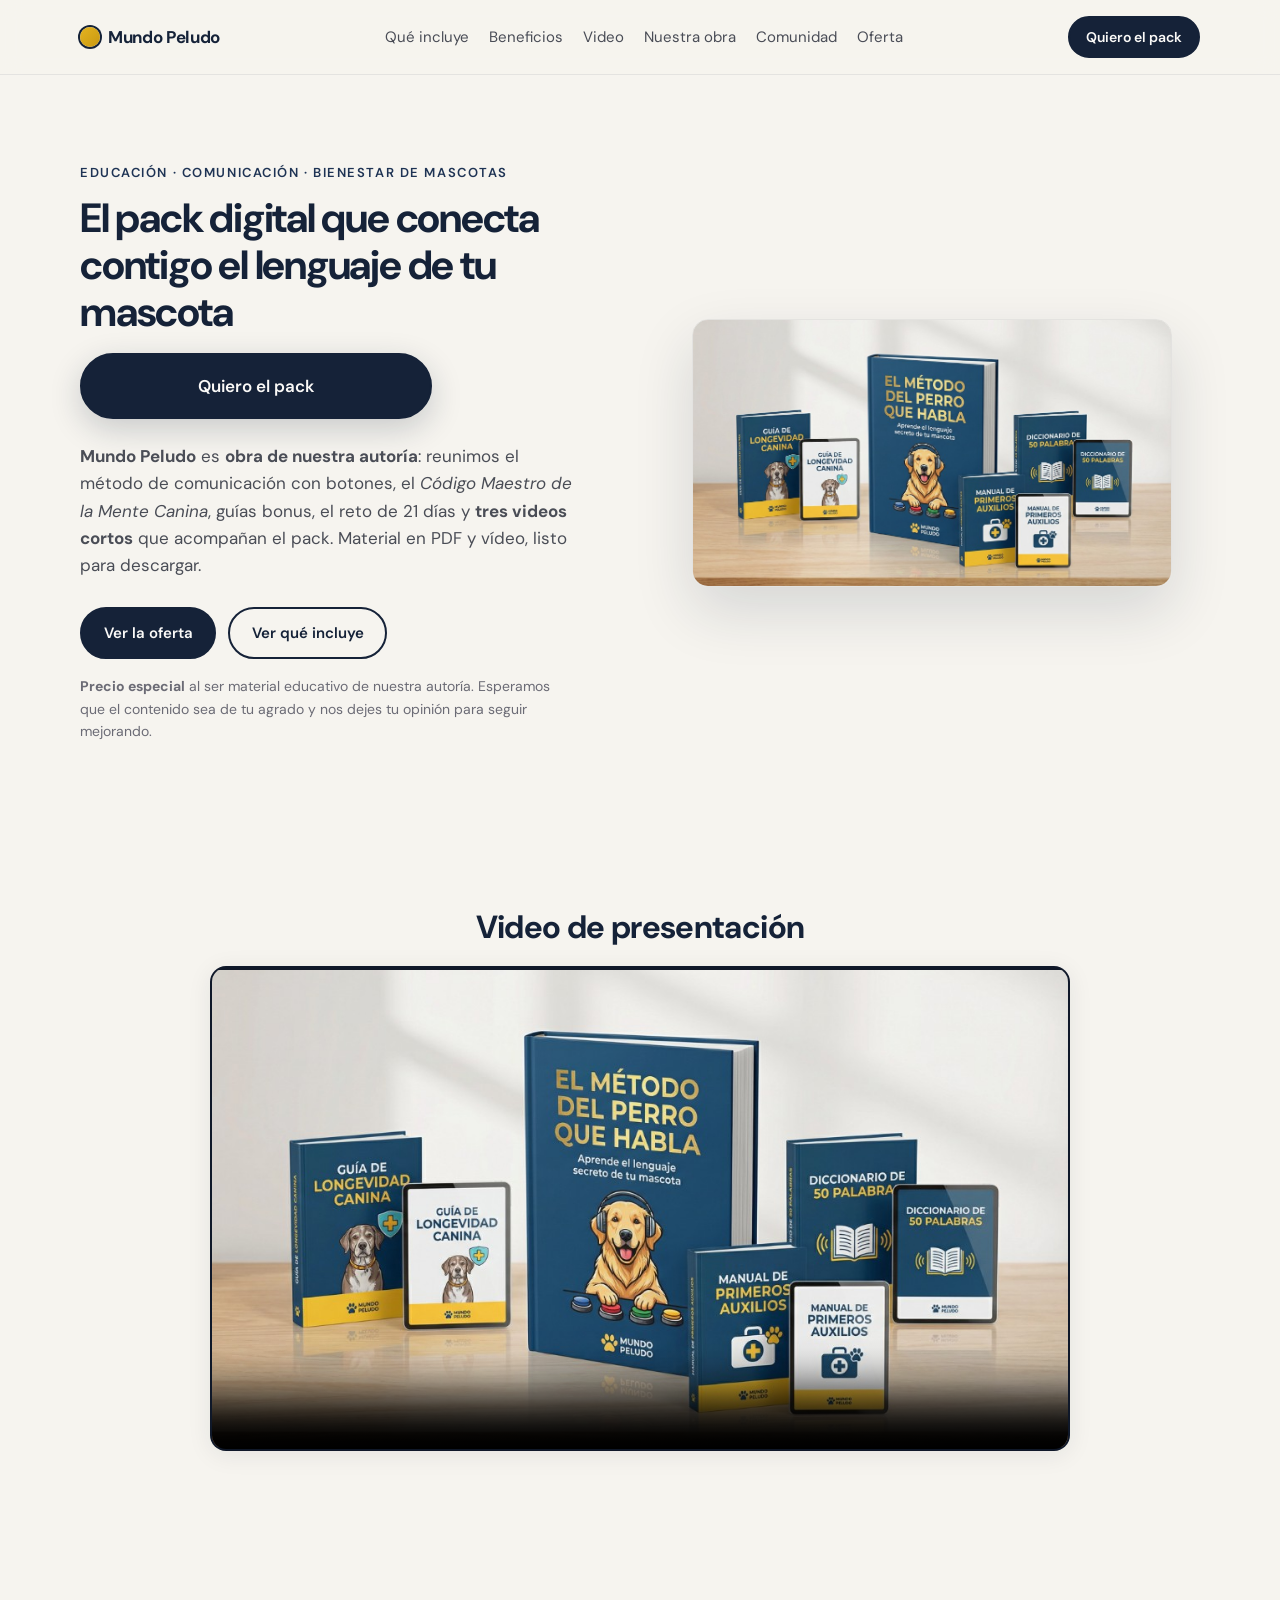
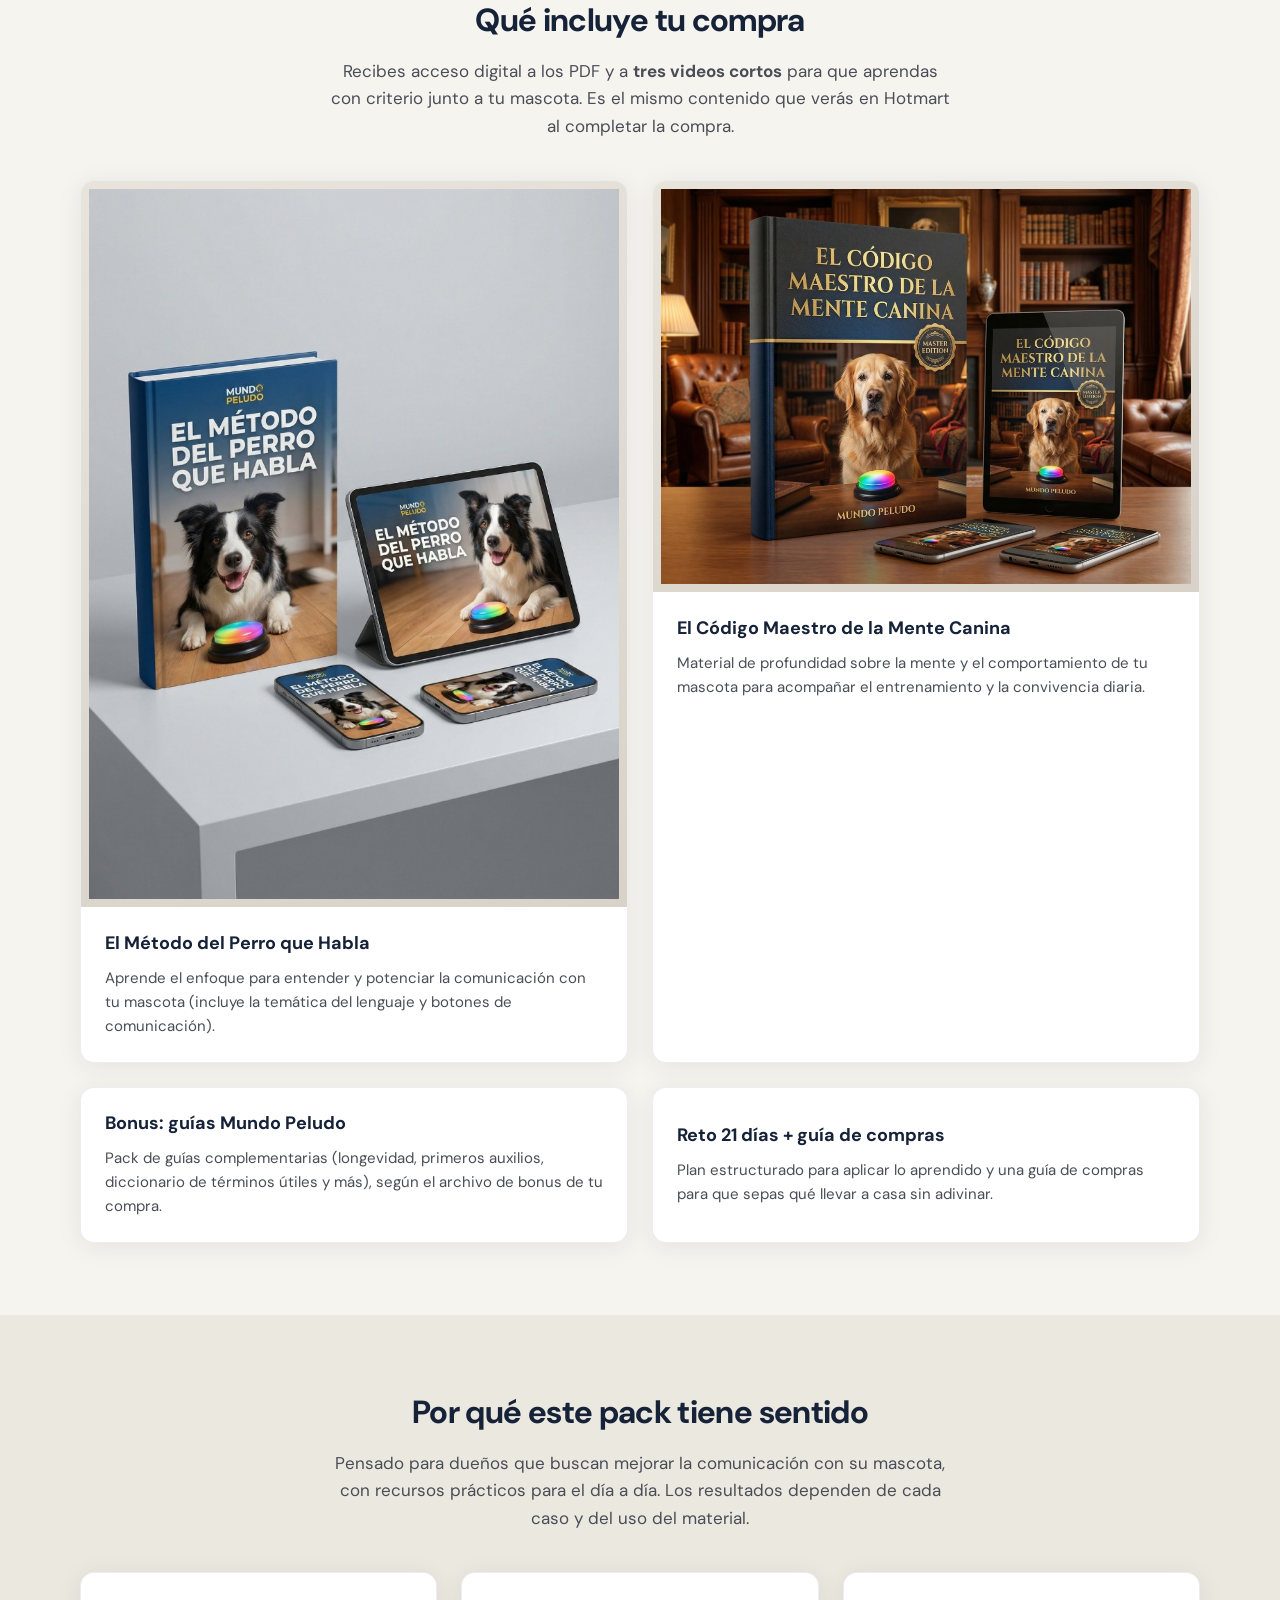
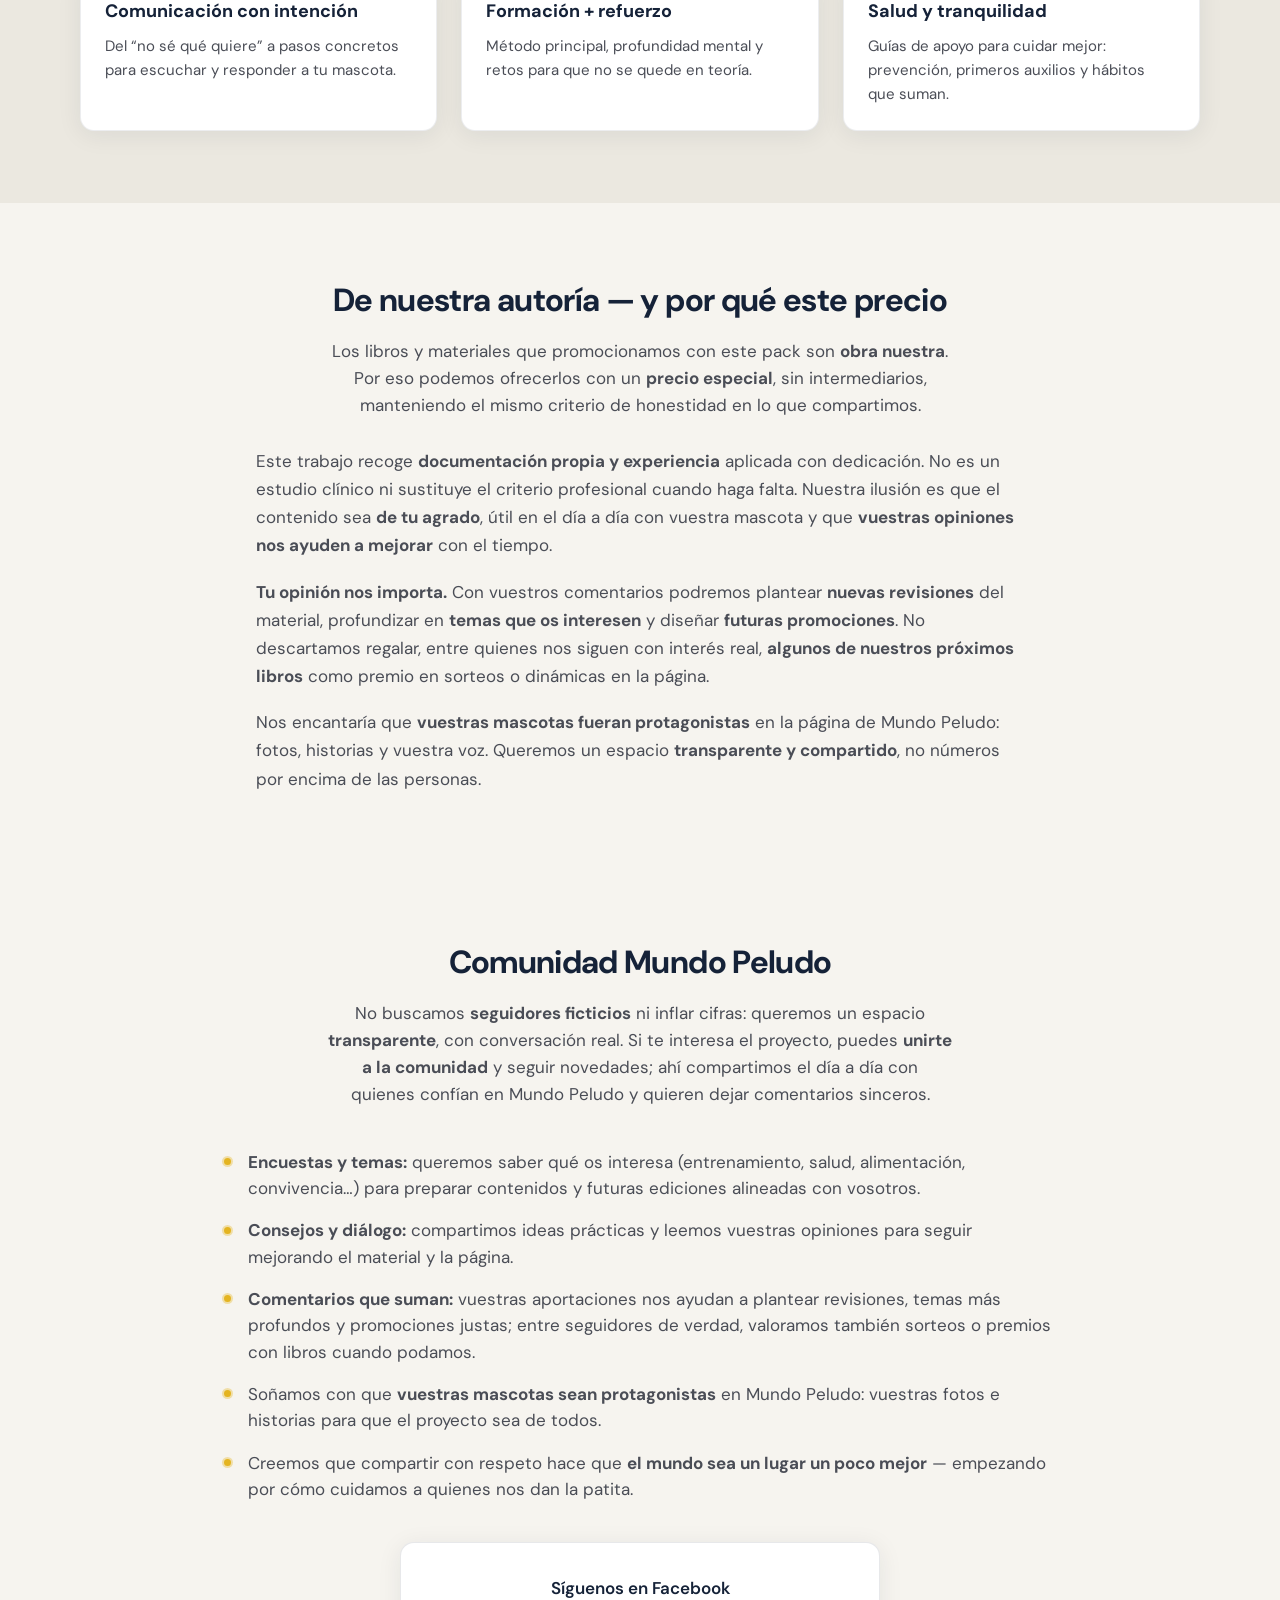
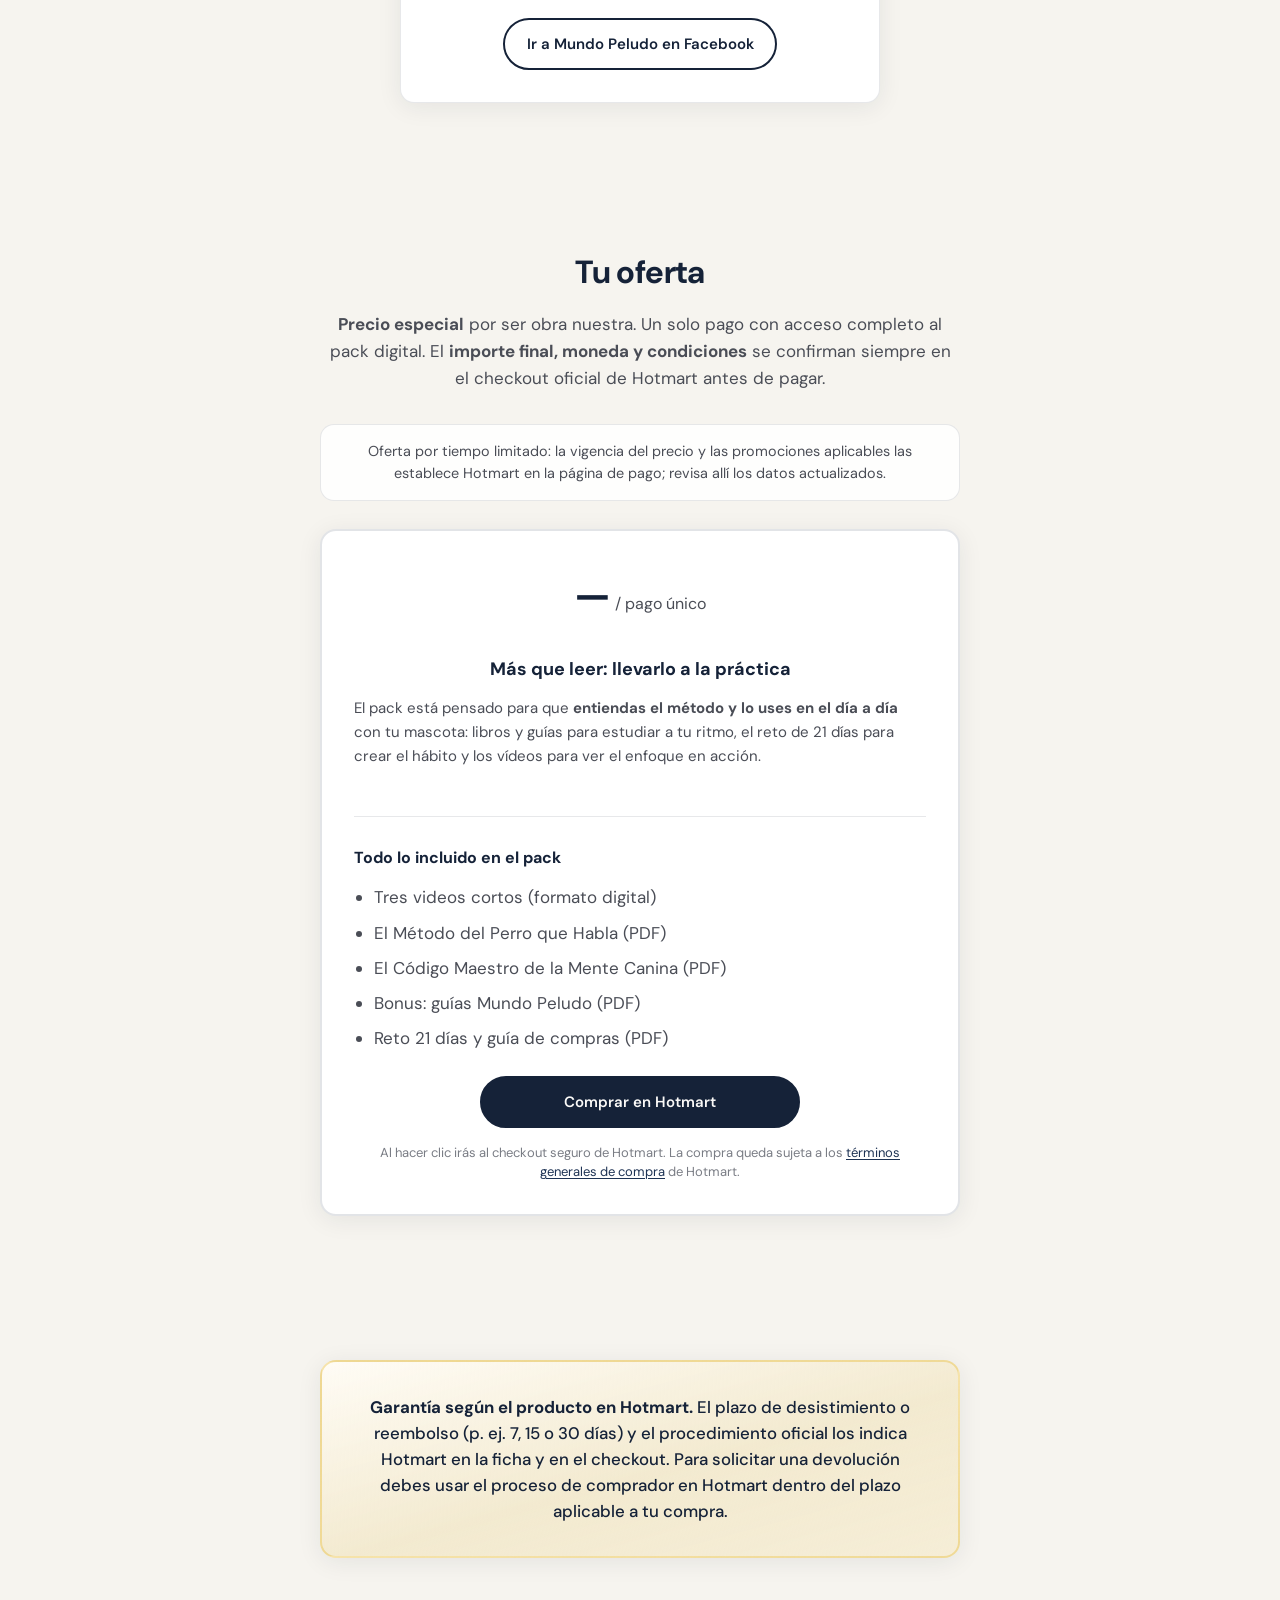
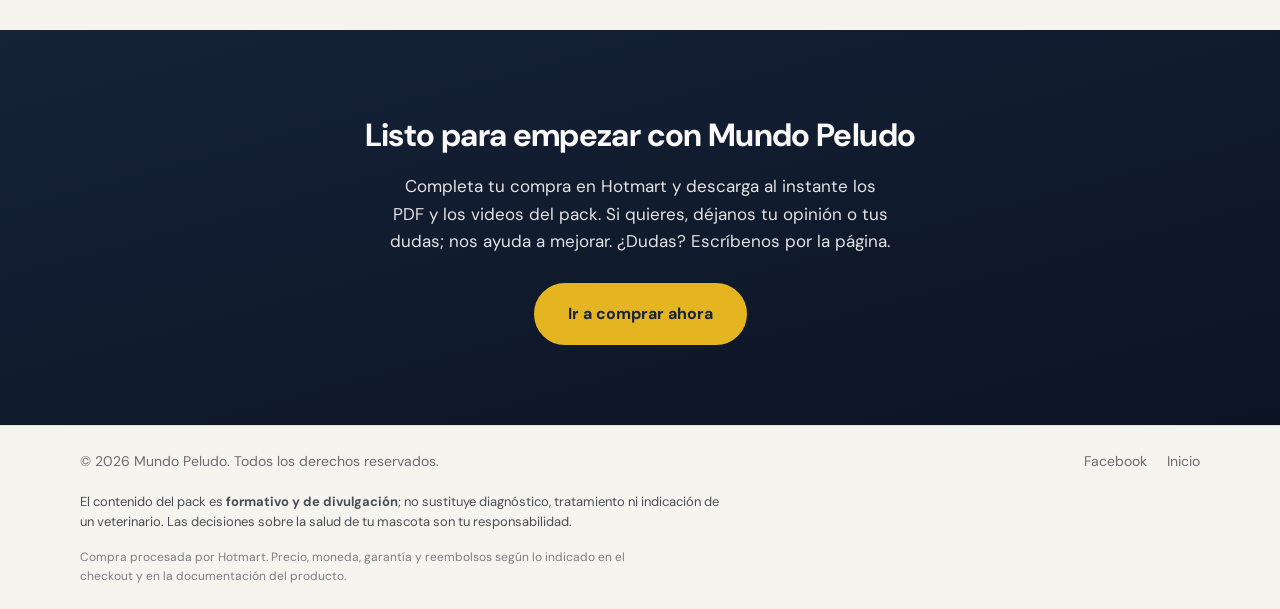
==== commit 9b1de490: "Quitar vinculo lanzamiento/inauguracion Facebook (web + video regenerado) Made-with: Cursor" ====
--- a/docs/index.html
+++ b/docs/index.html
@@ -5,14 +5,14 @@
     <meta name="viewport" content="width=device-width, initial-scale=1.0" />
     <meta
       name="description"
-      content="Mundo Peludo: pack digital con PDF, videos, guías bonus y reto 21 días. Precio por inauguración. Educación y bienestar de mascotas."
+      content="Mundo Peludo: pack digital con PDF, videos, guías bonus y reto 21 días. Educación y bienestar de mascotas."
     />
     <title>Mundo Peludo — Pack digital: método, guías y bonus</title>
     <link rel="stylesheet" href="styles.css" />
     <link rel="preconnect" href="https://fonts.googleapis.com" />
     <link rel="preconnect" href="https://fonts.gstatic.com" crossorigin />
     <link
-      href="https://fonts.googleapis.com/css2?family=DM+Sans:ital,opsz,wght@0,9..40,400;0,9..40,600;0,9..40,700;1,9..40,400&display=swap"
+      href="https://fonts.googleapis.com/css2?family=DM+Sans:ital,opsz,wght@0,9..40,400;0,9..40,500;0,9..40,600;0,9..40,700;1,9..40,400&family=Outfit:wght@500;600;700&display=swap"
       rel="stylesheet"
     />
     <!-- Meta Pixel — Identificador del conjunto de datos “Píxel Mundo Peludo” -->
@@ -73,6 +73,7 @@
 
     <main>
       <section class="hero" id="inicio">
+        <div class="hero__backdrop" aria-hidden="true"></div>
         <div class="container hero__grid">
           <div class="hero__copy">
             <p class="eyebrow">Educación · Comunicación · Bienestar de mascotas</p>
@@ -90,9 +91,8 @@
               <a class="btn btn--ghost" href="#incluye">Ver qué incluye</a>
             </div>
             <p class="hero__note">
-              <strong>Precio especial por inauguración</strong> del lanzamiento y de la página en Facebook. Es material
-              educativo de nuestra autoría; esperamos que el contenido sea de tu agrado y nos dejes tu opinión para seguir
-              mejorando.
+              <strong>Precio especial</strong> al ser material educativo de nuestra autoría. Esperamos que el contenido sea
+              de tu agrado y nos dejes tu opinión para seguir mejorando.
             </p>
           </div>
           <div class="hero__visual">
@@ -109,7 +109,7 @@
         </div>
       </section>
 
-      <section class="section" id="video-ventas">
+      <section class="section section--video-panel" id="video-ventas">
         <div class="container video-sales">
           <h2 class="section__title">Video de presentación</h2>
           <div class="video-sales__player-wrap">
@@ -120,7 +120,7 @@
               preload="metadata"
               poster="images/mega-pack.png"
             >
-              <source src="media/video-ventas.mp4?v=4" type="video/mp4" />
+              <source src="media/video-ventas.mp4?v=5" type="video/mp4" />
               Tu navegador no soporta video HTML5.
             </video>
           </div>
@@ -197,7 +197,7 @@
         </div>
       </section>
 
-      <section class="section section--alt" id="beneficios">
+      <section class="section section--alt section--benefits-strip" id="beneficios">
         <div class="container">
           <h2 class="section__title">Por qué este pack tiene sentido</h2>
           <p class="section__intro">
@@ -226,8 +226,8 @@
           <h2 class="section__title">De nuestra autoría — y por qué este precio</h2>
           <p class="section__intro">
             Los libros y materiales que promocionamos con este pack son <strong>obra nuestra</strong>. Por eso podemos
-            ofrecerlos con un <strong>precio especial de inauguración</strong>: celebramos el lanzamiento del producto y
-            la puesta en marcha de la comunidad <strong>Mundo Peludo</strong> en redes.
+            ofrecerlos con un <strong>precio especial</strong>, sin intermediarios, manteniendo el mismo criterio de
+            honestidad en lo que compartimos.
           </p>
           <div class="prose-block__text">
             <p>
@@ -255,10 +255,10 @@
         <div class="container">
           <h2 class="section__title">Comunidad Mundo Peludo</h2>
           <p class="section__intro">
-            Este lanzamiento coincide con la <strong>inauguración de nuestra página en Facebook</strong>. No buscamos
-            <strong>seguidores ficticios</strong> ni inflar cifras: queremos una comunidad <strong>transparente</strong>, con
-            conversación real. Te invitamos a <strong>seguirnos</strong> si te interesa el proyecto: ahí construimos el día a
-            día junto a <strong>los primeros que confían en nosotros</strong> y a quienes quieran dejar comentarios sinceros.
+            No buscamos <strong>seguidores ficticios</strong> ni inflar cifras: queremos un espacio
+            <strong>transparente</strong>, con conversación real. Si te interesa el proyecto, puedes
+            <strong>unirte a la comunidad</strong> y seguir novedades; ahí compartimos el día a día con quienes confían en
+            Mundo Peludo y quieren dejar comentarios sinceros.
           </p>
           <ul class="community__list">
             <li>
@@ -292,17 +292,17 @@
         </div>
       </section>
 
-      <section class="section" id="oferta">
+      <section class="section section--offer-stage" id="oferta">
         <div class="container offer">
           <h2 class="section__title">Tu oferta</h2>
           <p class="section__intro offer__intro">
-            <strong>Precio de inauguración</strong> por ser obra nuestra y por el lanzamiento conjunto con la página. Un
-            solo pago con acceso completo al pack digital. El <strong>importe final, moneda y condiciones</strong> se
-            confirman siempre en el checkout oficial de Hotmart antes de pagar.
+            <strong>Precio especial</strong> por ser obra nuestra. Un solo pago con acceso completo al pack digital. El
+            <strong>importe final, moneda y condiciones</strong> se confirman siempre en el checkout oficial de Hotmart antes
+            de pagar.
           </p>
           <p class="offer__urgency-note" role="note">
-            Oferta de lanzamiento por tiempo limitado: la vigencia del precio y las promociones aplicables las establece
-            Hotmart en la página de pago; revisa allí los datos actualizados.
+            Oferta por tiempo limitado: la vigencia del precio y las promociones aplicables las establece Hotmart en la
+            página de pago; revisa allí los datos actualizados.
           </p>
           <div class="offer__layout">
             <div class="offer__box">
@@ -357,8 +357,8 @@
         <div class="container cta__inner">
           <h2>Listo para empezar con Mundo Peludo</h2>
           <p>
-            Completa tu compra en Hotmart y descarga al instante los PDF y los videos del pack. Déjanos tu opinión en
-            Facebook: nos ayuda a seguir creciendo. ¿Dudas? Escríbenos por la página.
+            Completa tu compra en Hotmart y descarga al instante los PDF y los videos del pack. Si quieres, déjanos tu
+            opinión o tus dudas; nos ayuda a mejorar. ¿Dudas? Escríbenos por la página.
           </p>
           <a class="btn btn--large checkout-link" href="#" id="hotmart-link-cta">Ir a comprar ahora</a>
         </div>
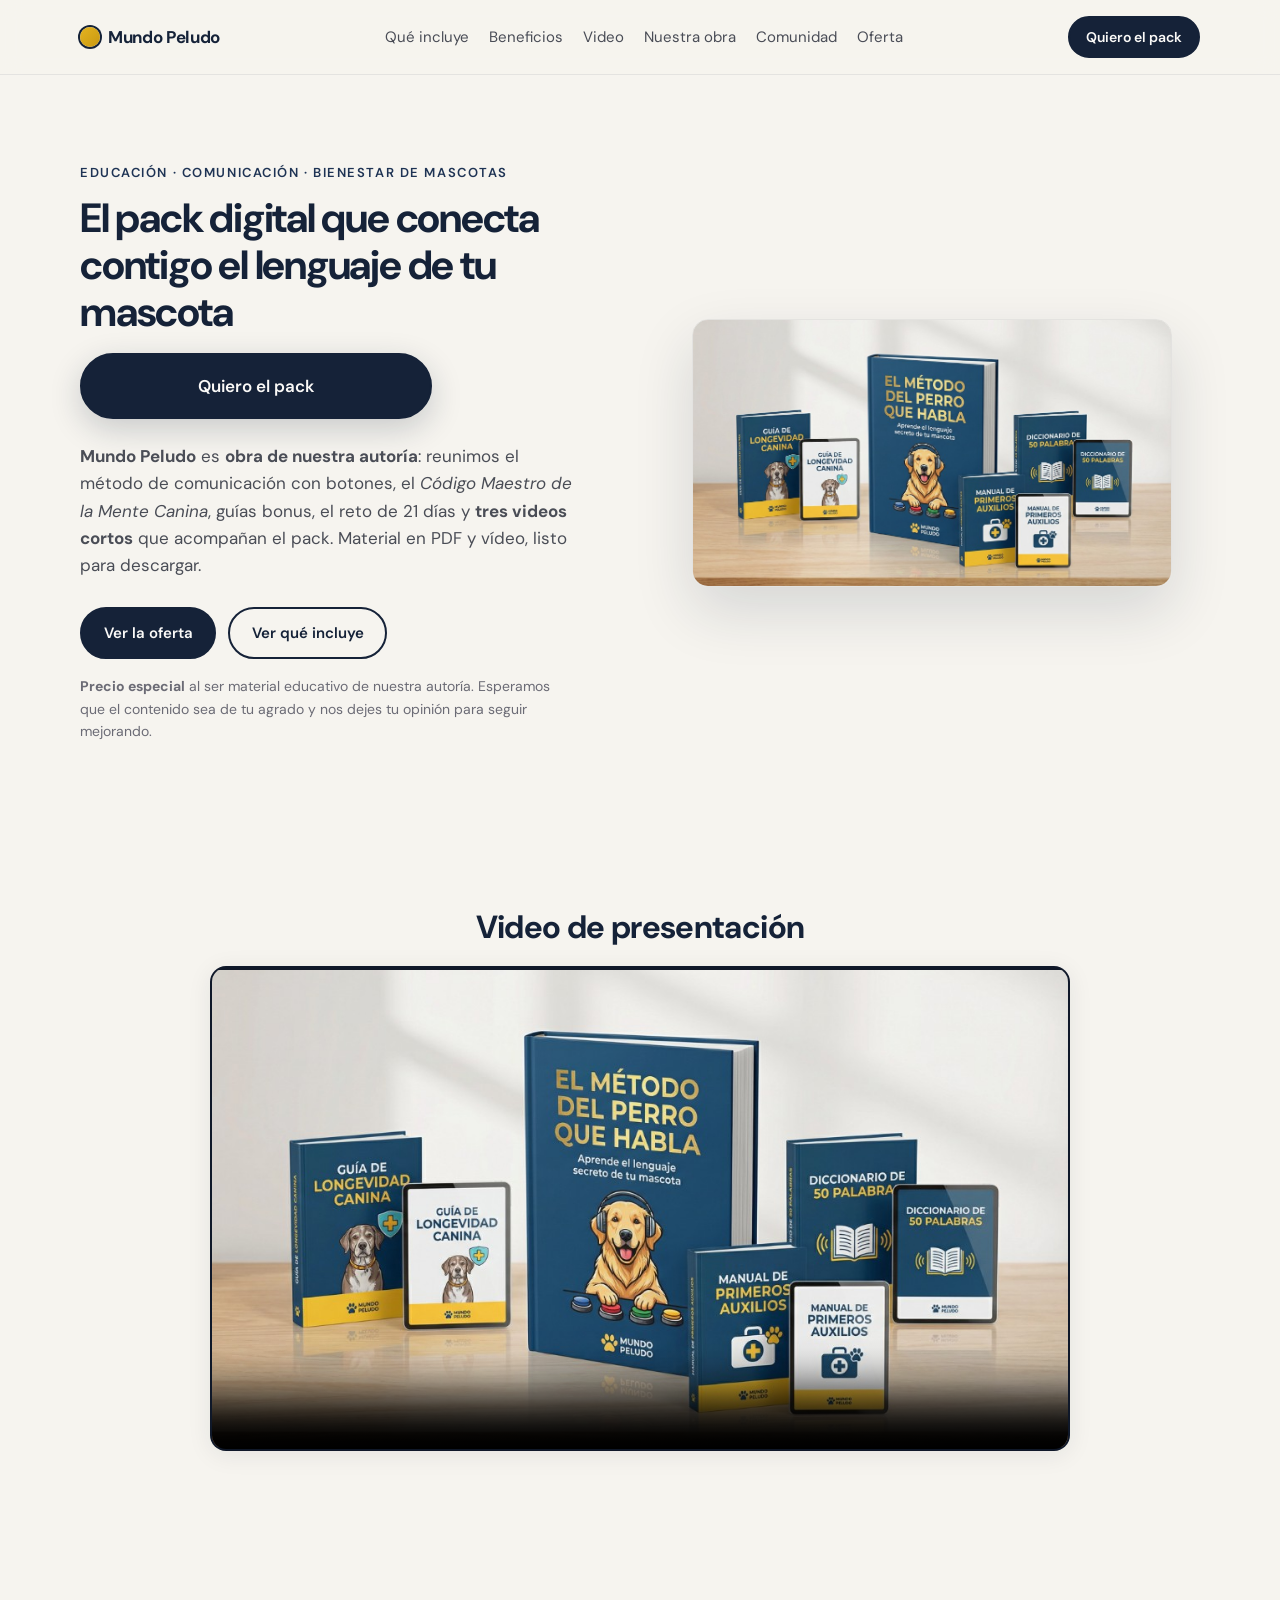
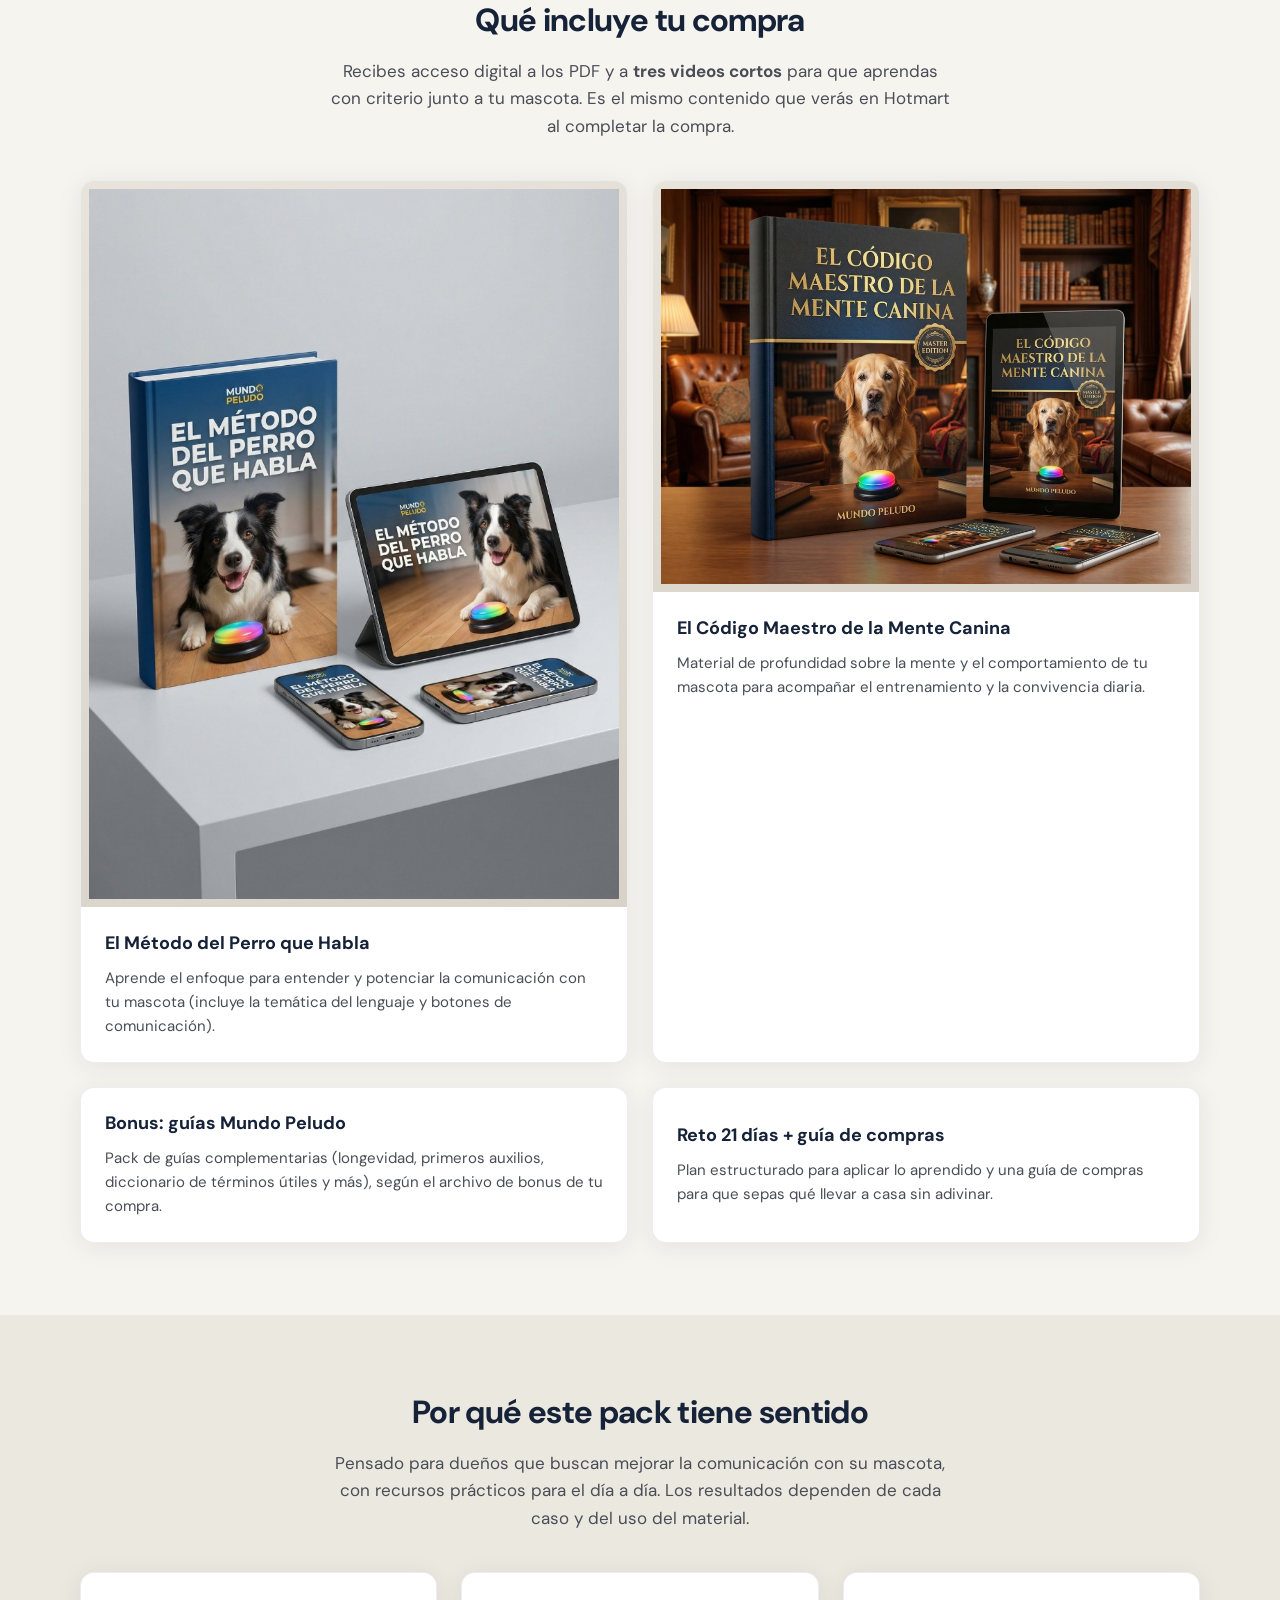
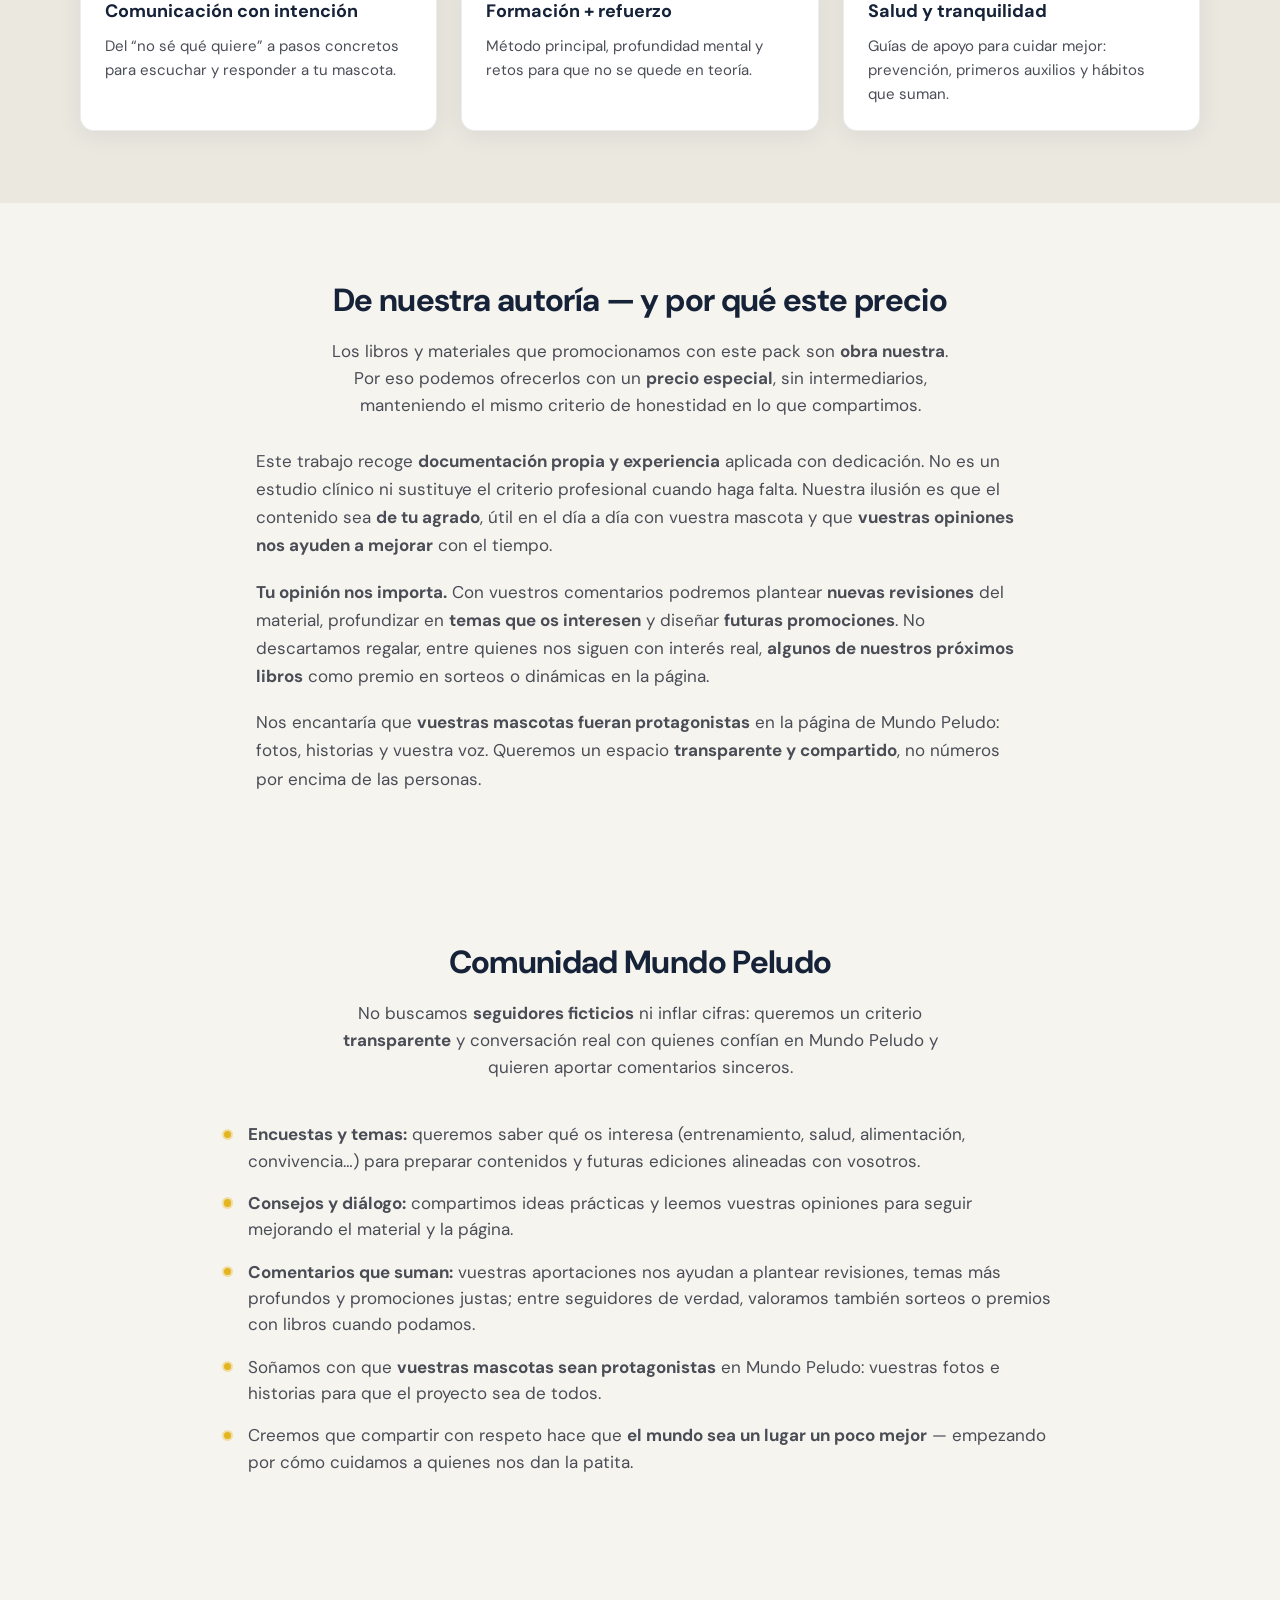
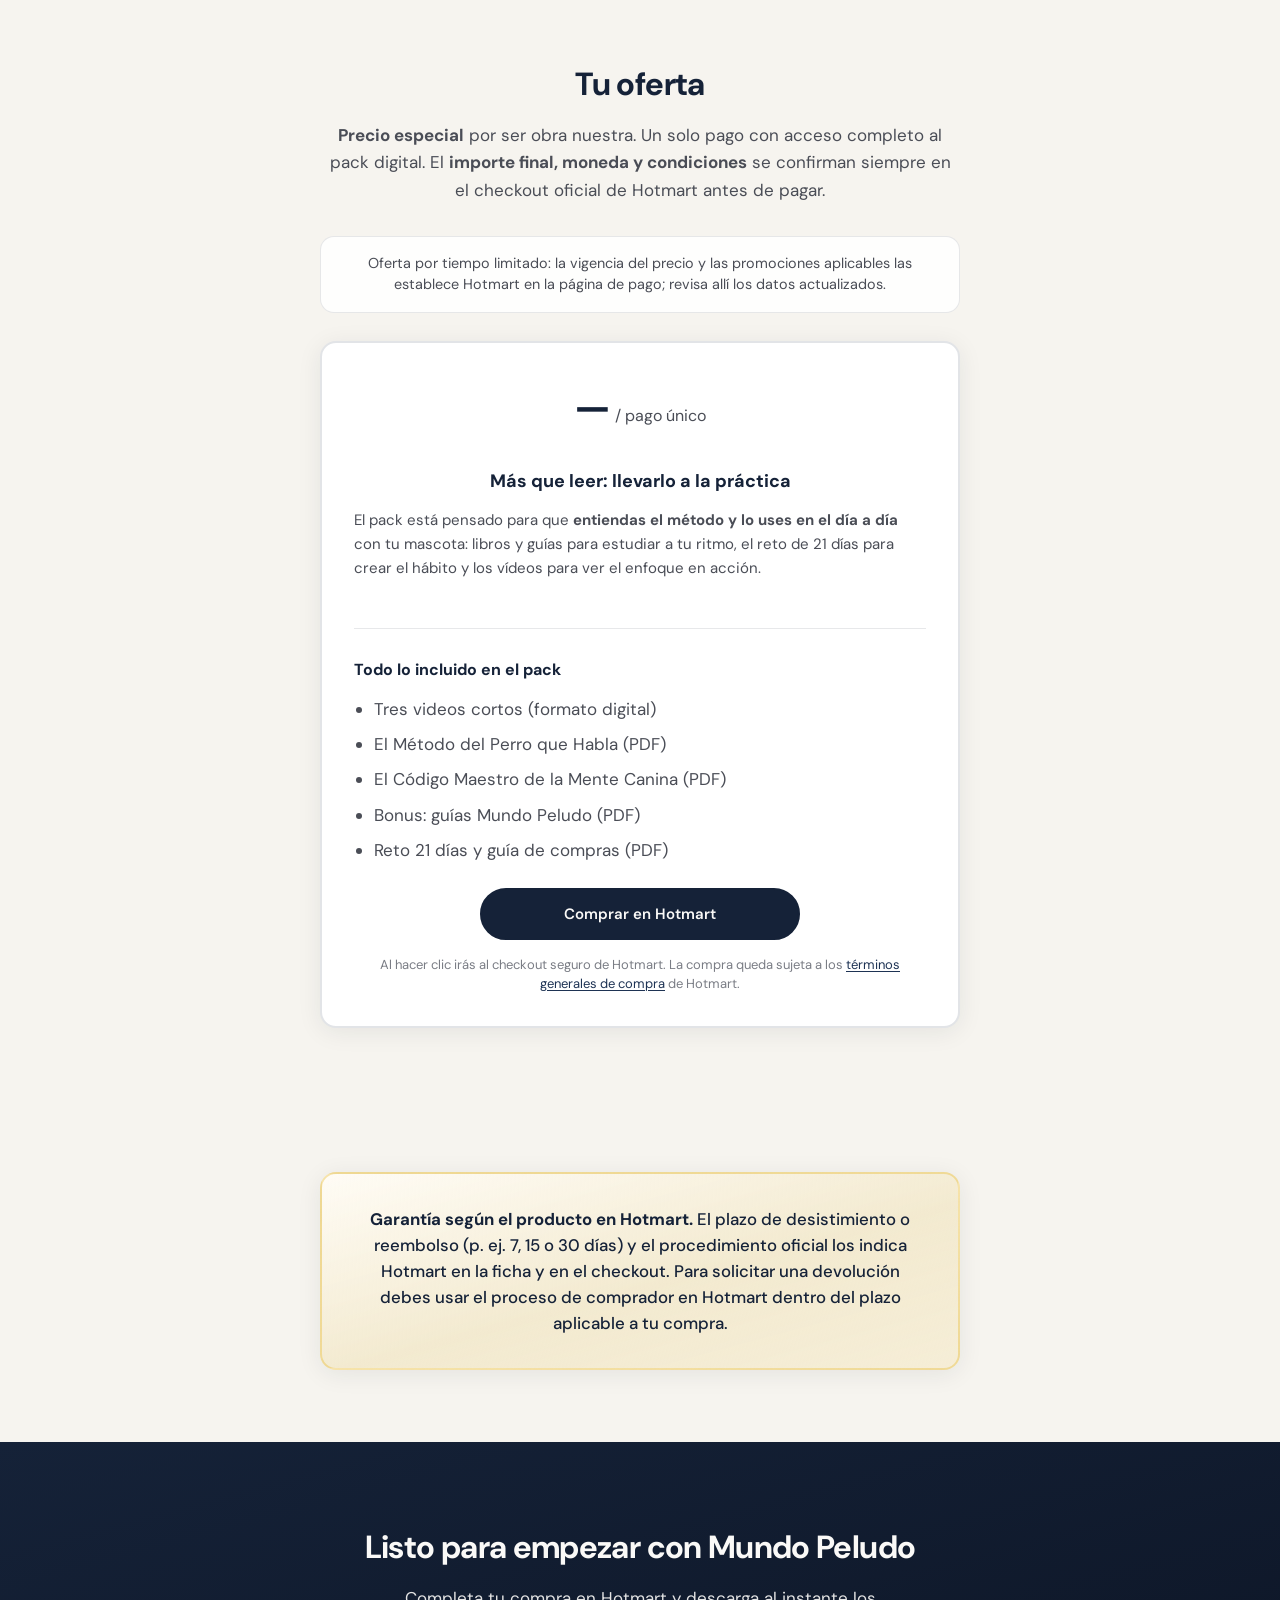
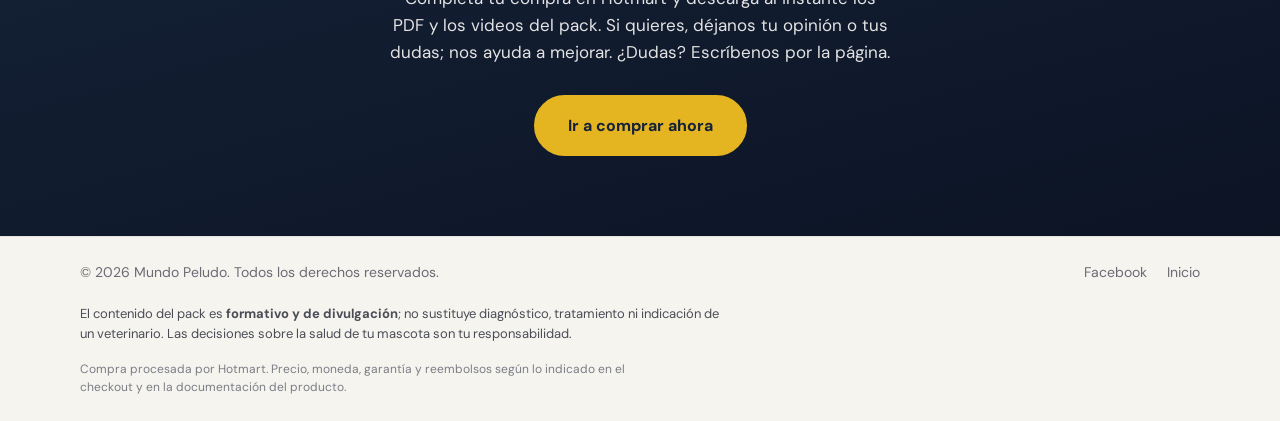
==== commit 91c65d6c: "Quitar tarjeta Siguenos en Facebook y boton de la seccion Comunidad Made-with: Cursor" ====
--- a/docs/index.html
+++ b/docs/index.html
@@ -120,7 +120,7 @@
               preload="metadata"
               poster="images/mega-pack.png"
             >
-              <source src="media/video-ventas.mp4?v=5" type="video/mp4" />
+              <source src="media/video-ventas.mp4?v=6" type="video/mp4" />
               Tu navegador no soporta video HTML5.
             </video>
           </div>
@@ -255,10 +255,9 @@
         <div class="container">
           <h2 class="section__title">Comunidad Mundo Peludo</h2>
           <p class="section__intro">
-            No buscamos <strong>seguidores ficticios</strong> ni inflar cifras: queremos un espacio
-            <strong>transparente</strong>, con conversación real. Si te interesa el proyecto, puedes
-            <strong>unirte a la comunidad</strong> y seguir novedades; ahí compartimos el día a día con quienes confían en
-            Mundo Peludo y quieren dejar comentarios sinceros.
+            No buscamos <strong>seguidores ficticios</strong> ni inflar cifras: queremos un criterio
+            <strong>transparente</strong> y conversación real con quienes confían en Mundo Peludo y quieren aportar
+            comentarios sinceros.
           </p>
           <ul class="community__list">
             <li>
@@ -279,16 +278,6 @@
               por cómo cuidamos a quienes nos dan la patita.
             </li>
           </ul>
-          <div class="community__box">
-            <p class="community__lead">Síguenos en Facebook</p>
-            <a
-              class="btn btn--outline"
-              href="https://www.facebook.com/profile.php?id=61584993482786"
-              target="_blank"
-              rel="noopener noreferrer"
-              >Ir a Mundo Peludo en Facebook</a
-            >
-          </div>
         </div>
       </section>
 
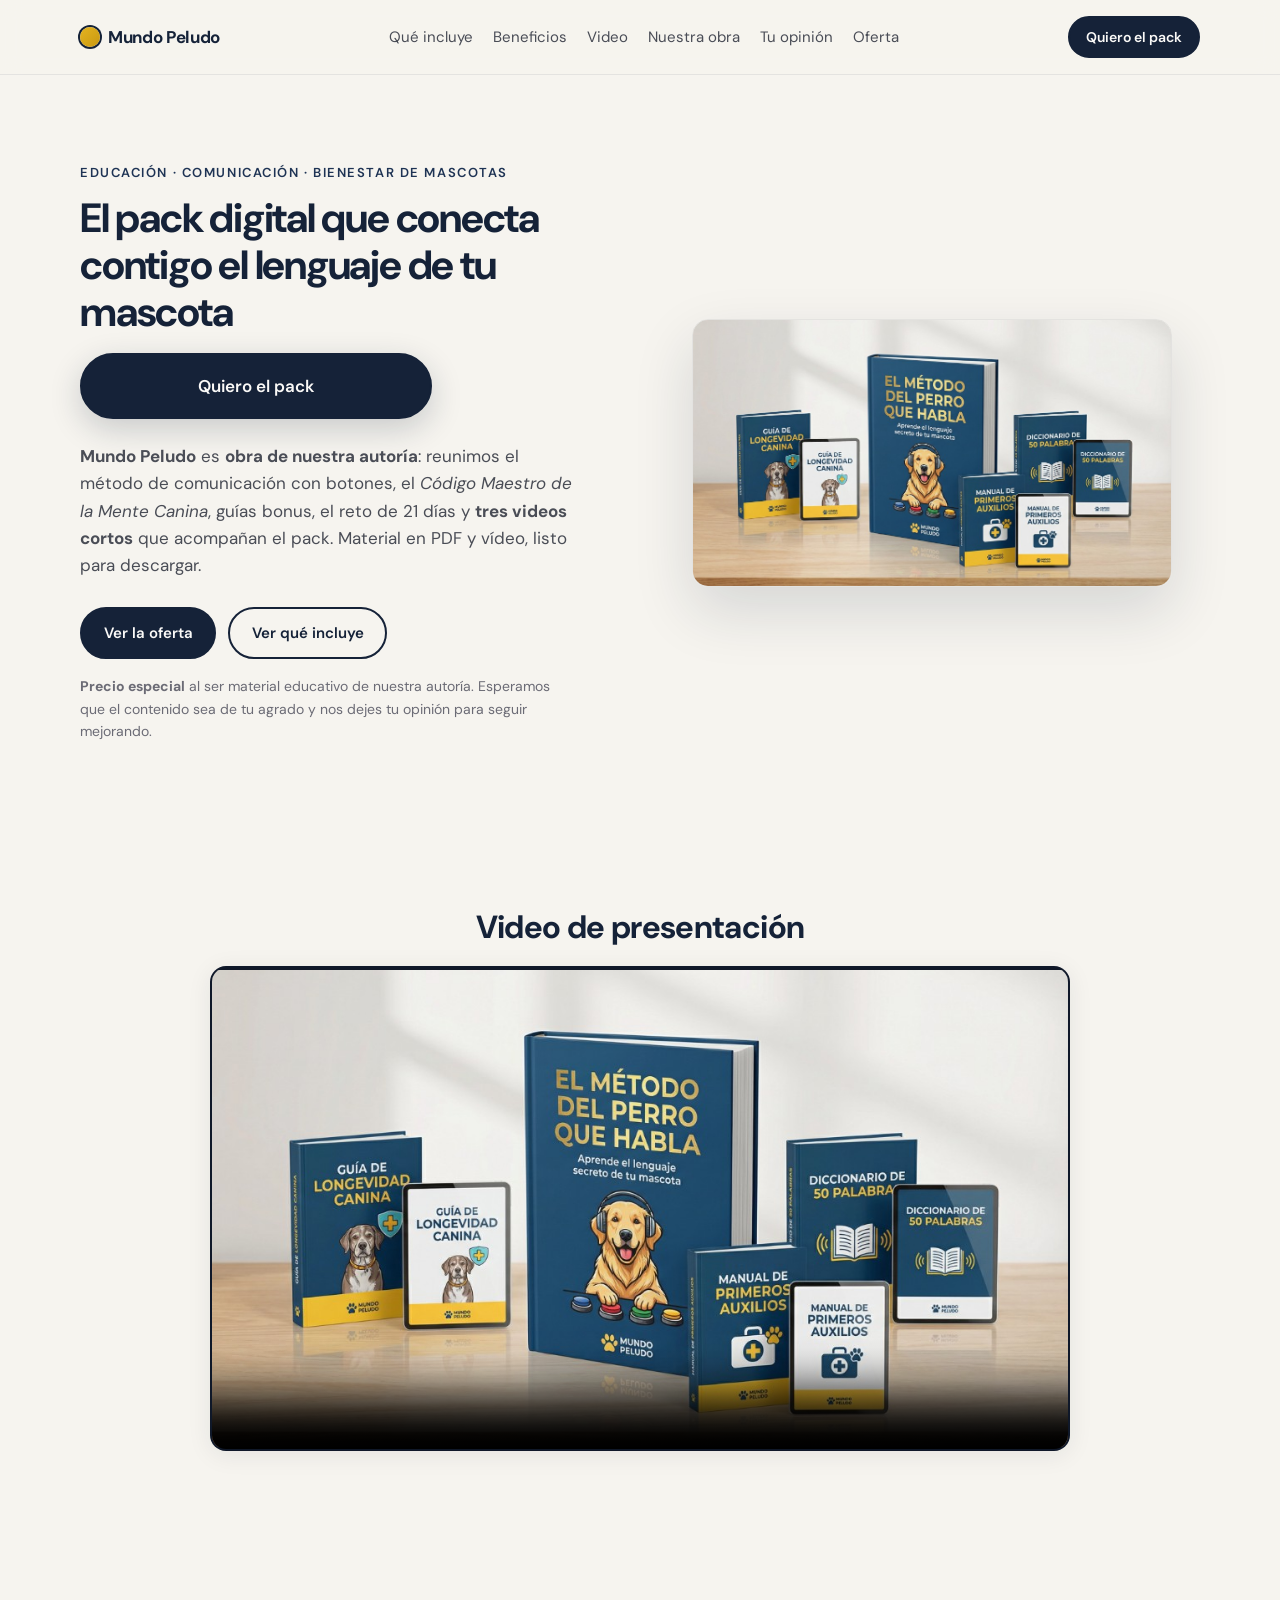
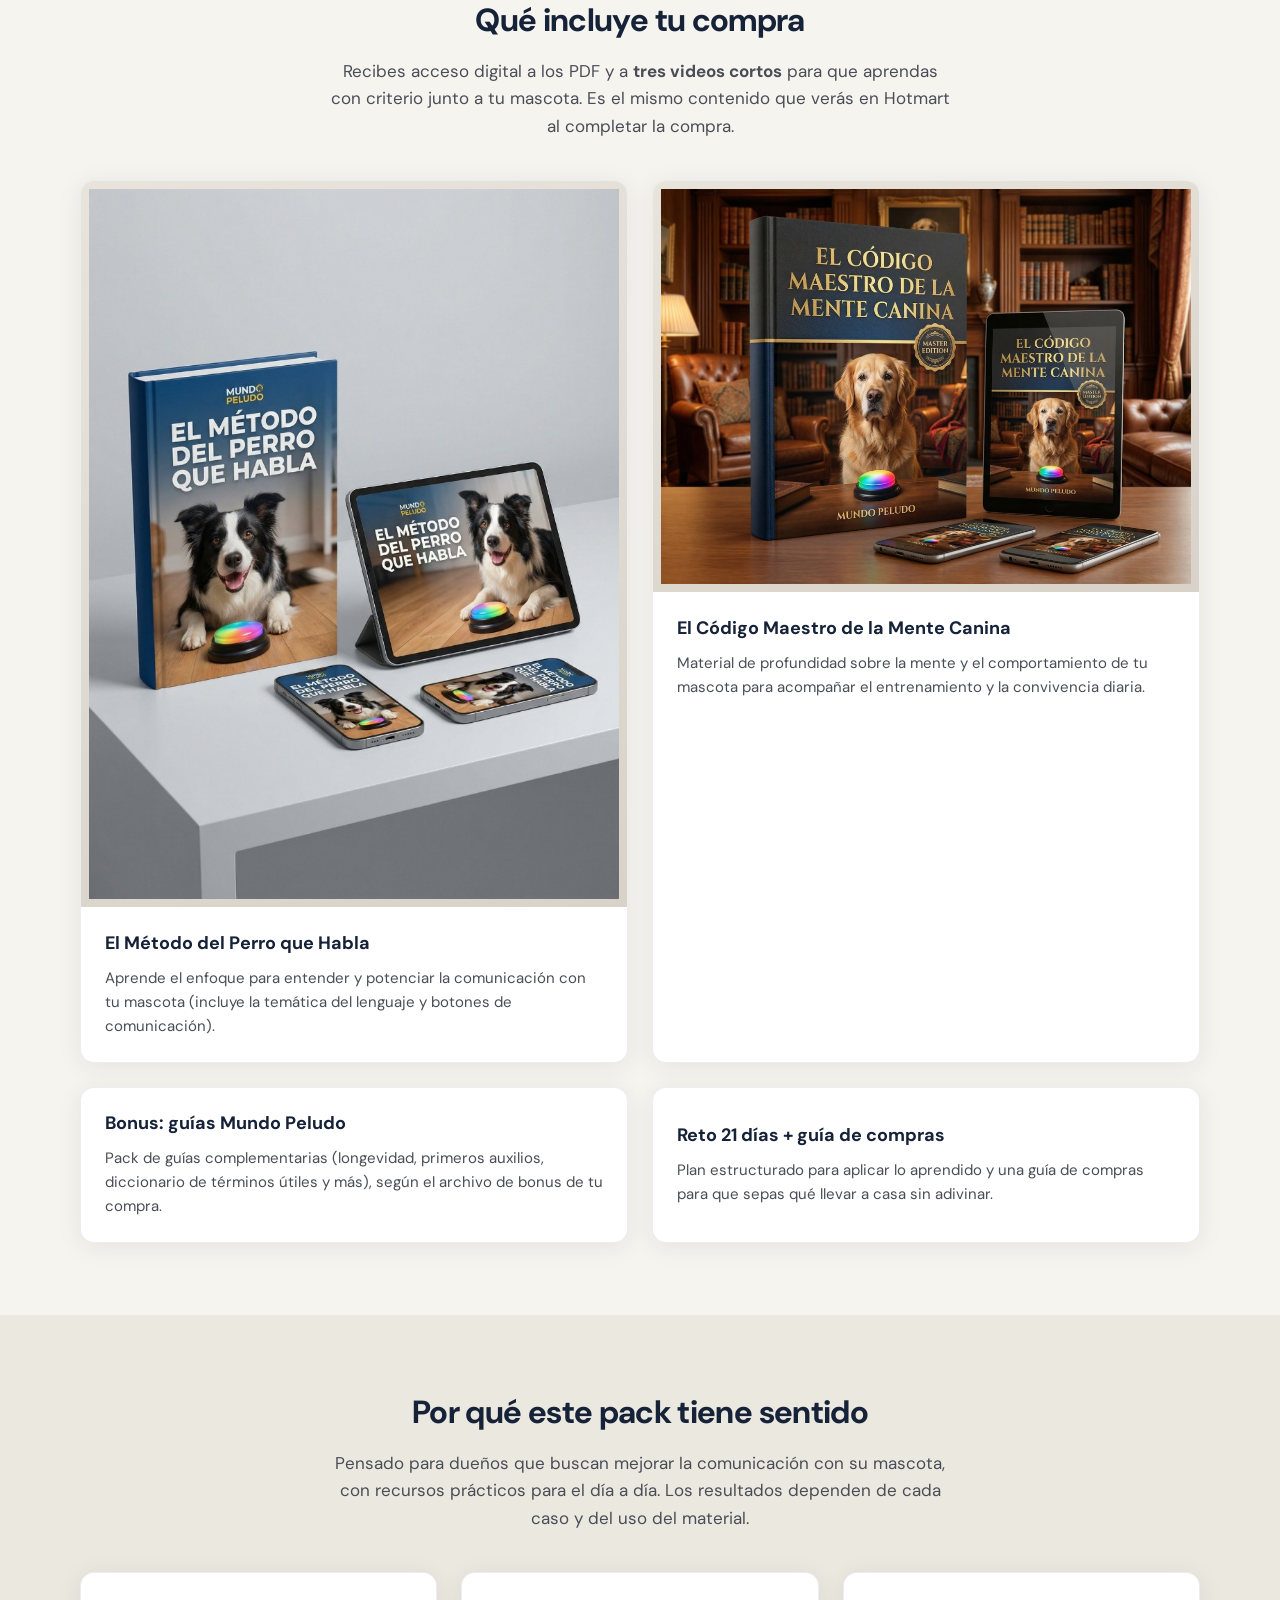
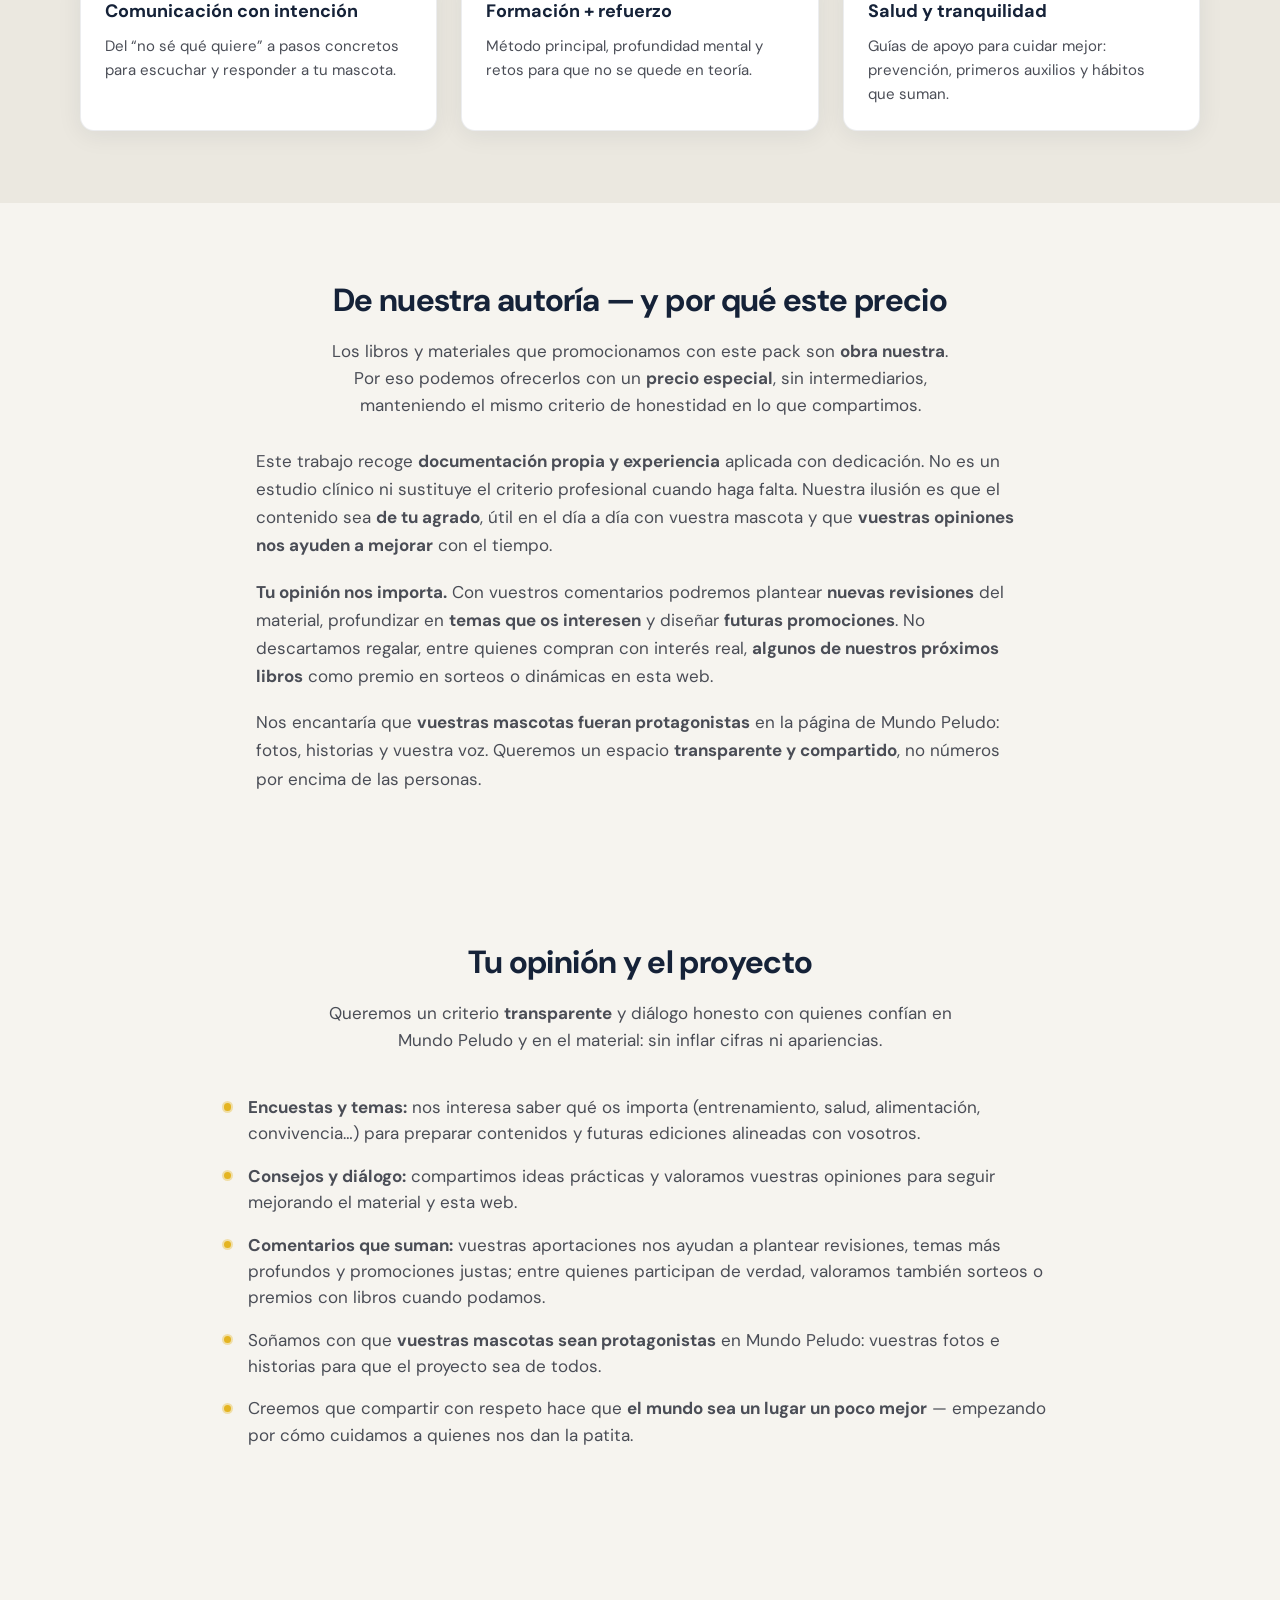
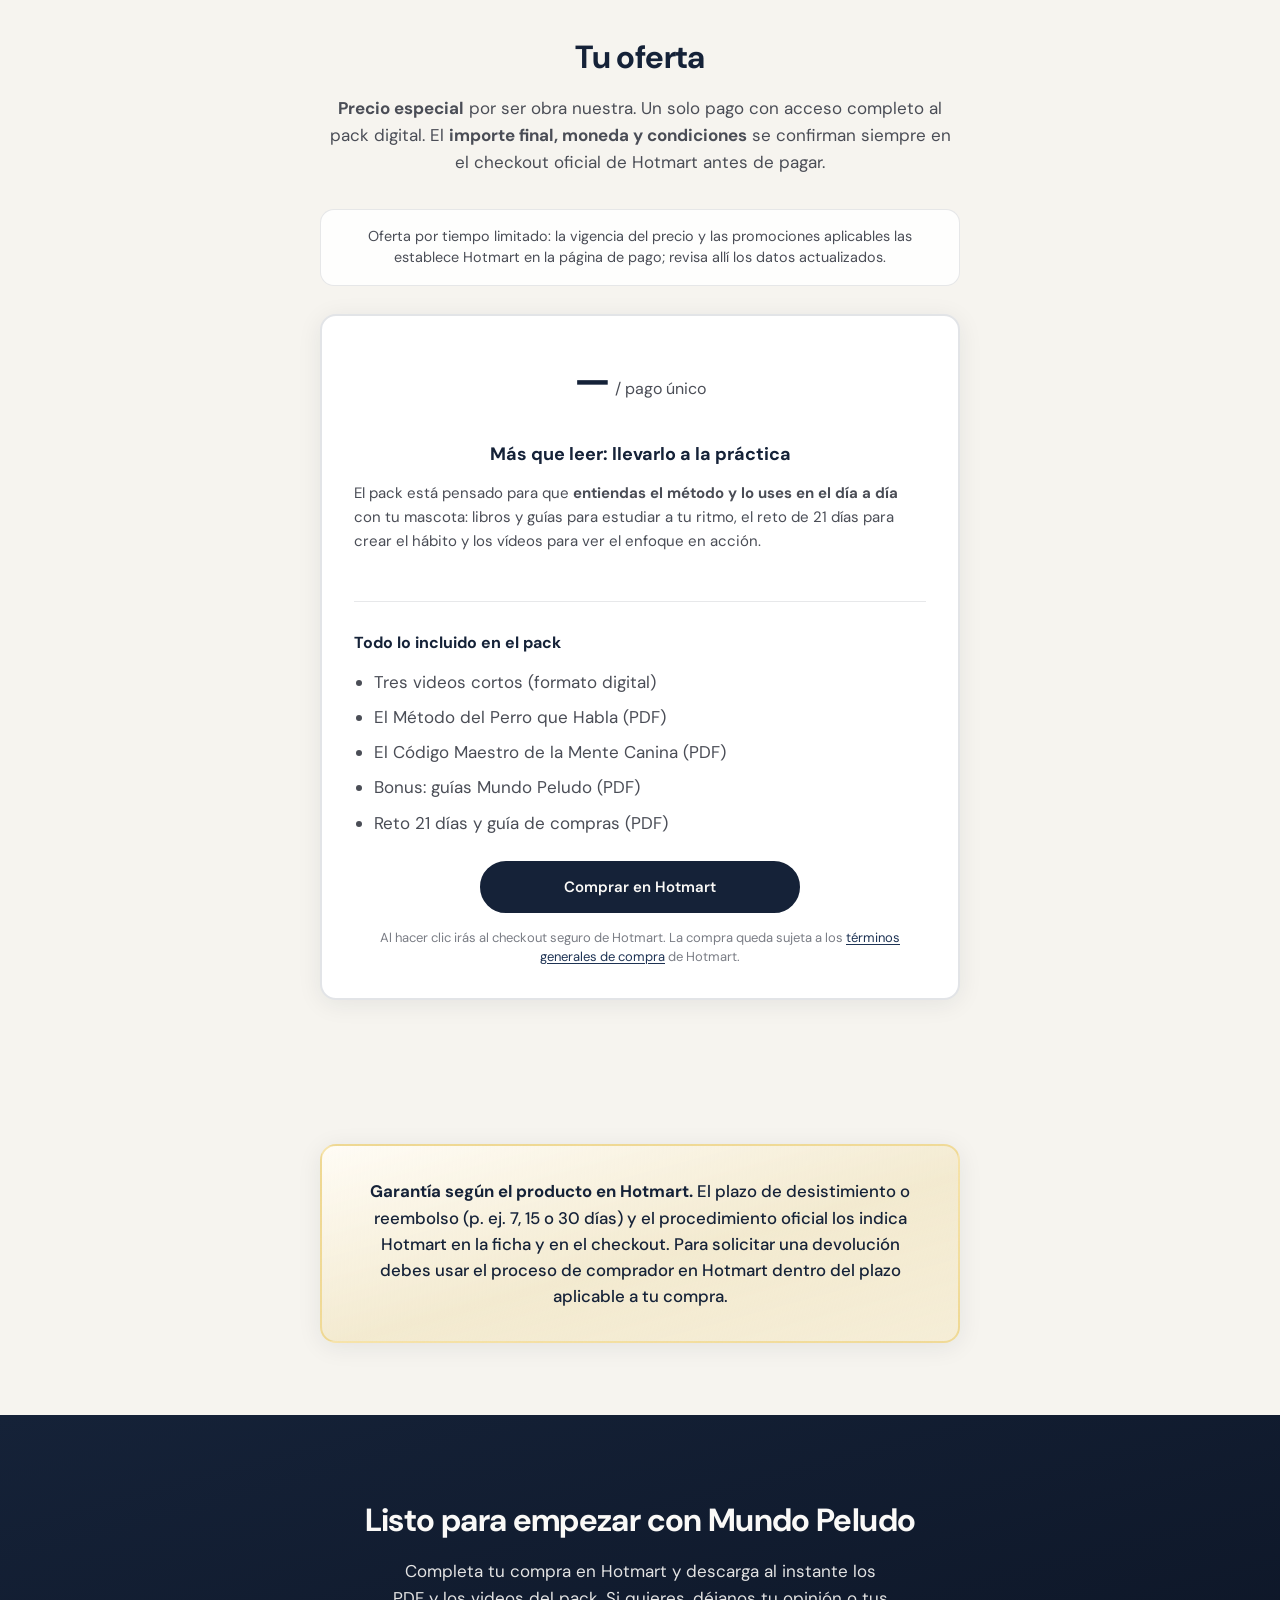
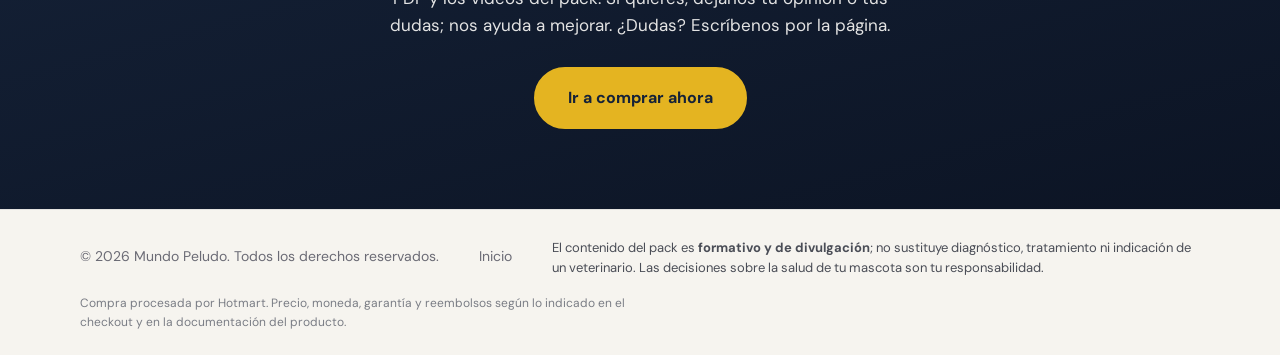
==== commit 1ca53953: "Quitar vinculos Facebook: pixel, pie, textos seguidores; video v7 Made-with: Cursor" ====
--- a/docs/index.html
+++ b/docs/index.html
@@ -15,43 +15,6 @@
       href="https://fonts.googleapis.com/css2?family=DM+Sans:ital,opsz,wght@0,9..40,400;0,9..40,500;0,9..40,600;0,9..40,700;1,9..40,400&family=Outfit:wght@500;600;700&display=swap"
       rel="stylesheet"
     />
-    <!-- Meta Pixel — Identificador del conjunto de datos “Píxel Mundo Peludo” -->
-    <script>
-      window.META_PIXEL_ID = "1140730384798691";
-    </script>
-    <script>
-      (function () {
-        var id = window.META_PIXEL_ID;
-        if (!id || !/^\d{10,20}$/.test(String(id))) return;
-        !(function (f, b, e, v, n, t, s) {
-          if (f.fbq) return;
-          n = f.fbq = function () {
-            n.callMethod ? n.callMethod.apply(n, arguments) : n.queue.push(arguments);
-          };
-          if (!f._fbq) f._fbq = n;
-          n.push = n;
-          n.loaded = !0;
-          n.version = "2.0";
-          n.queue = [];
-          t = b.createElement(e);
-          t.async = !0;
-          t.src = v;
-          s = b.getElementsByTagName(e)[0];
-          s.parentNode.insertBefore(t, s);
-        })(window, document, "script", "https://connect.facebook.net/en_US/fbevents.js");
-        fbq("init", id);
-        fbq("track", "PageView");
-      })();
-    </script>
-    <noscript>
-      <img
-        height="1"
-        width="1"
-        style="display: none"
-        src="https://www.facebook.com/tr?id=1140730384798691&ev=PageView&noscript=1"
-        alt=""
-      />
-    </noscript>
   </head>
   <body>
     <header class="site-header">
@@ -64,7 +27,7 @@
           <a href="#beneficios">Beneficios</a>
           <a href="#video-ventas">Video</a>
           <a href="#autoria">Nuestra obra</a>
-          <a href="#comunidad">Comunidad</a>
+          <a href="#comunidad">Tu opinión</a>
           <a href="#oferta">Oferta</a>
         </nav>
         <a class="btn btn--small checkout-link" href="#">Quiero el pack</a>
@@ -120,7 +83,7 @@
               preload="metadata"
               poster="images/mega-pack.png"
             >
-              <source src="media/video-ventas.mp4?v=6" type="video/mp4" />
+              <source src="media/video-ventas.mp4?v=7" type="video/mp4" />
               Tu navegador no soporta video HTML5.
             </video>
           </div>
@@ -239,8 +202,8 @@
             <p>
               <strong>Tu opinión nos importa.</strong> Con vuestros comentarios podremos plantear
               <strong>nuevas revisiones</strong> del material, profundizar en <strong>temas que os interesen</strong> y
-              diseñar <strong>futuras promociones</strong>. No descartamos regalar, entre quienes nos siguen con interés real,
-              <strong>algunos de nuestros próximos libros</strong> como premio en sorteos o dinámicas en la página.
+              diseñar <strong>futuras promociones</strong>. No descartamos regalar, entre quienes compran con interés real,
+              <strong>algunos de nuestros próximos libros</strong> como premio en sorteos o dinámicas en esta web.
             </p>
             <p>
               Nos encantaría que <strong>vuestras mascotas fueran protagonistas</strong> en la página de Mundo Peludo:
@@ -253,25 +216,28 @@
 
       <section class="section community" id="comunidad">
         <div class="container">
-          <h2 class="section__title">Comunidad Mundo Peludo</h2>
+          <h2 class="section__title">Tu opinión y el proyecto</h2>
           <p class="section__intro">
-            No buscamos <strong>seguidores ficticios</strong> ni inflar cifras: queremos un criterio
-            <strong>transparente</strong> y conversación real con quienes confían en Mundo Peludo y quieren aportar
-            comentarios sinceros.
+            Queremos un criterio <strong>transparente</strong> y diálogo honesto con quienes confían en Mundo Peludo y en
+            el material: sin inflar cifras ni apariencias.
           </p>
           <ul class="community__list">
             <li>
-              <strong>Encuestas y temas:</strong> queremos saber qué os interesa (entrenamiento, salud, alimentación,
+              <strong>Encuestas y temas:</strong> nos interesa saber qué os importa (entrenamiento, salud, alimentación,
               convivencia…) para preparar contenidos y futuras ediciones alineadas con vosotros.
             </li>
             <li>
-              <strong>Consejos y diálogo:</strong> compartimos ideas prácticas y leemos vuestras opiniones para seguir mejorando el material y la página.
-            </li>
-            <li>
-              <strong>Comentarios que suman:</strong> vuestras aportaciones nos ayudan a plantear revisiones, temas más profundos y promociones justas; entre seguidores de verdad, valoramos también sorteos o premios con libros cuando podamos.
-            </li>
-            <li>
-              Soñamos con que <strong>vuestras mascotas sean protagonistas</strong> en Mundo Peludo: vuestras fotos e historias para que el proyecto sea de todos.
+              <strong>Consejos y diálogo:</strong> compartimos ideas prácticas y valoramos vuestras opiniones para seguir
+              mejorando el material y esta web.
+            </li>
+            <li>
+              <strong>Comentarios que suman:</strong> vuestras aportaciones nos ayudan a plantear revisiones, temas más
+              profundos y promociones justas; entre quienes participan de verdad, valoramos también sorteos o premios con
+              libros cuando podamos.
+            </li>
+            <li>
+              Soñamos con que <strong>vuestras mascotas sean protagonistas</strong> en Mundo Peludo: vuestras fotos e
+              historias para que el proyecto sea de todos.
             </li>
             <li>
               Creemos que compartir con respeto hace que <strong>el mundo sea un lugar un poco mejor</strong> — empezando
@@ -358,9 +324,6 @@
       <div class="container footer__inner">
         <p class="footer__brand">© <span id="year"></span> Mundo Peludo. Todos los derechos reservados.</p>
         <nav class="footer__nav" aria-label="Pie">
-          <a href="https://www.facebook.com/profile.php?id=61584993482786" target="_blank" rel="noopener noreferrer"
-            >Facebook</a
-          >
           <a href="#inicio">Inicio</a>
         </nav>
         <p class="footer__legal">
@@ -380,27 +343,12 @@
       var HOTMART_URL = "https://pay.hotmart.com/U105220142I";
       document.querySelectorAll(".checkout-link").forEach(function (el) {
         el.setAttribute("href", HOTMART_URL);
-        el.addEventListener("click", function () {
-          if (typeof fbq === "function") {
-            fbq("track", "InitiateCheckout");
-          }
-        });
       });
       // Pon aquí el precio visible, ej. "USD 29" o "29 €". Déjalo vacío para mostrar "—".
       var PRECIO_TEXTO = "";
       var precioEl = document.getElementById("precio-display");
       if (precioEl) precioEl.textContent = PRECIO_TEXTO || "—";
 
-      var videoVentas = document.getElementById("video-ventas-player");
-      if (videoVentas) {
-        videoVentas.addEventListener(
-          "play",
-          function () {
-            if (typeof fbq === "function") fbq("trackCustom", "VideoVentasPlay");
-          },
-          { once: true }
-        );
-      }
     </script>
   </body>
 </html>
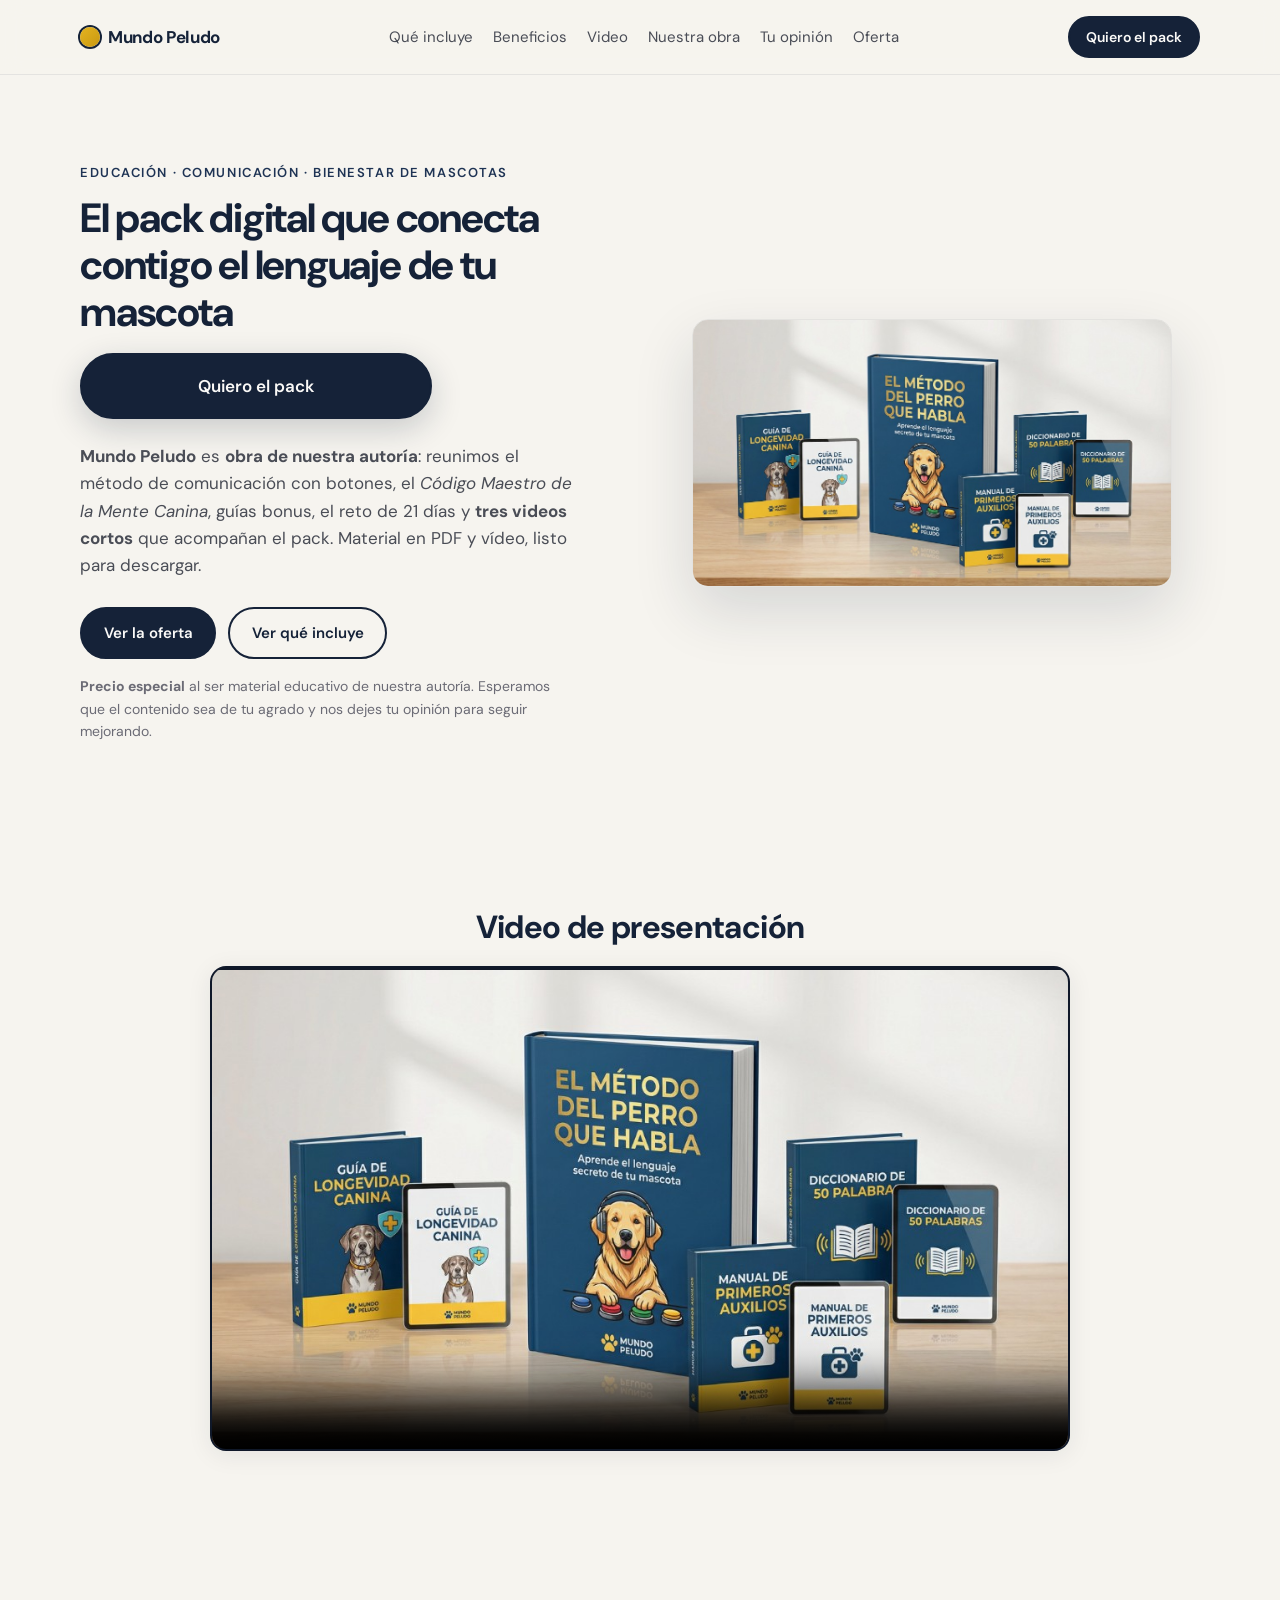
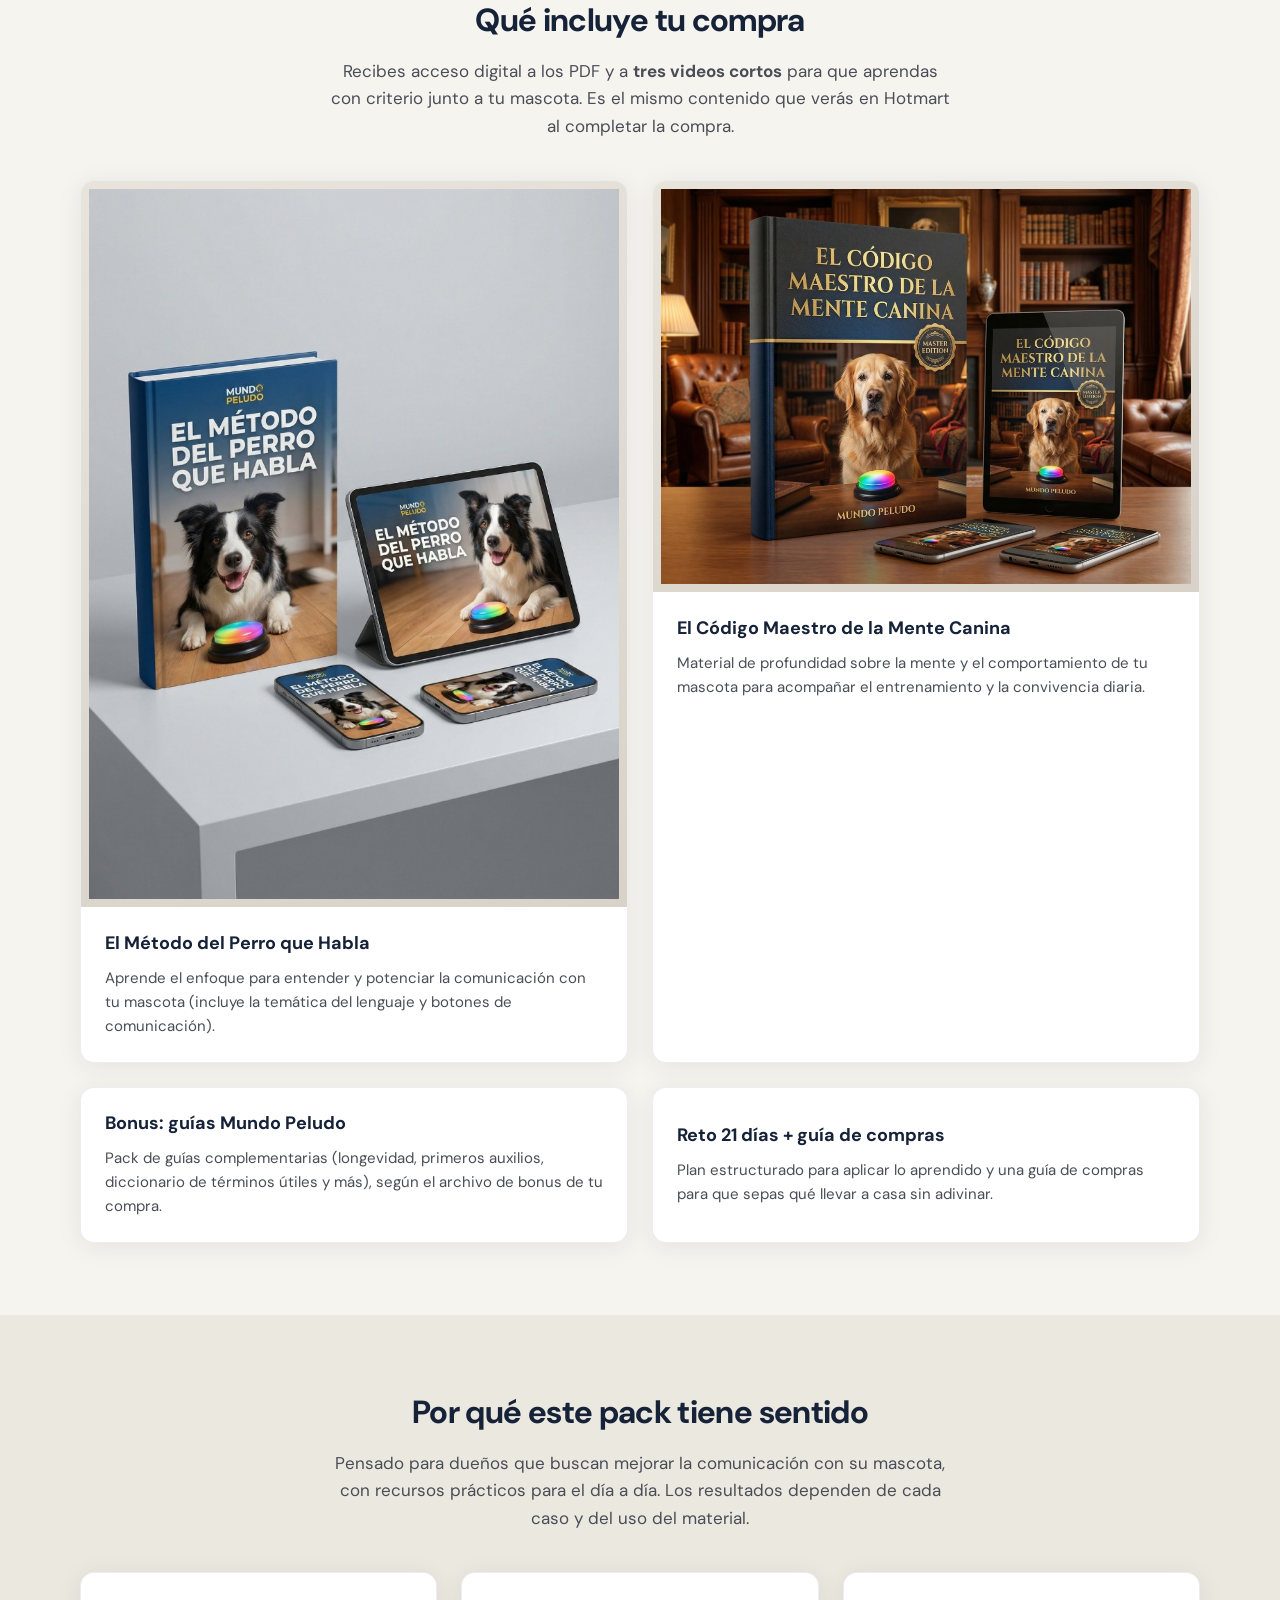
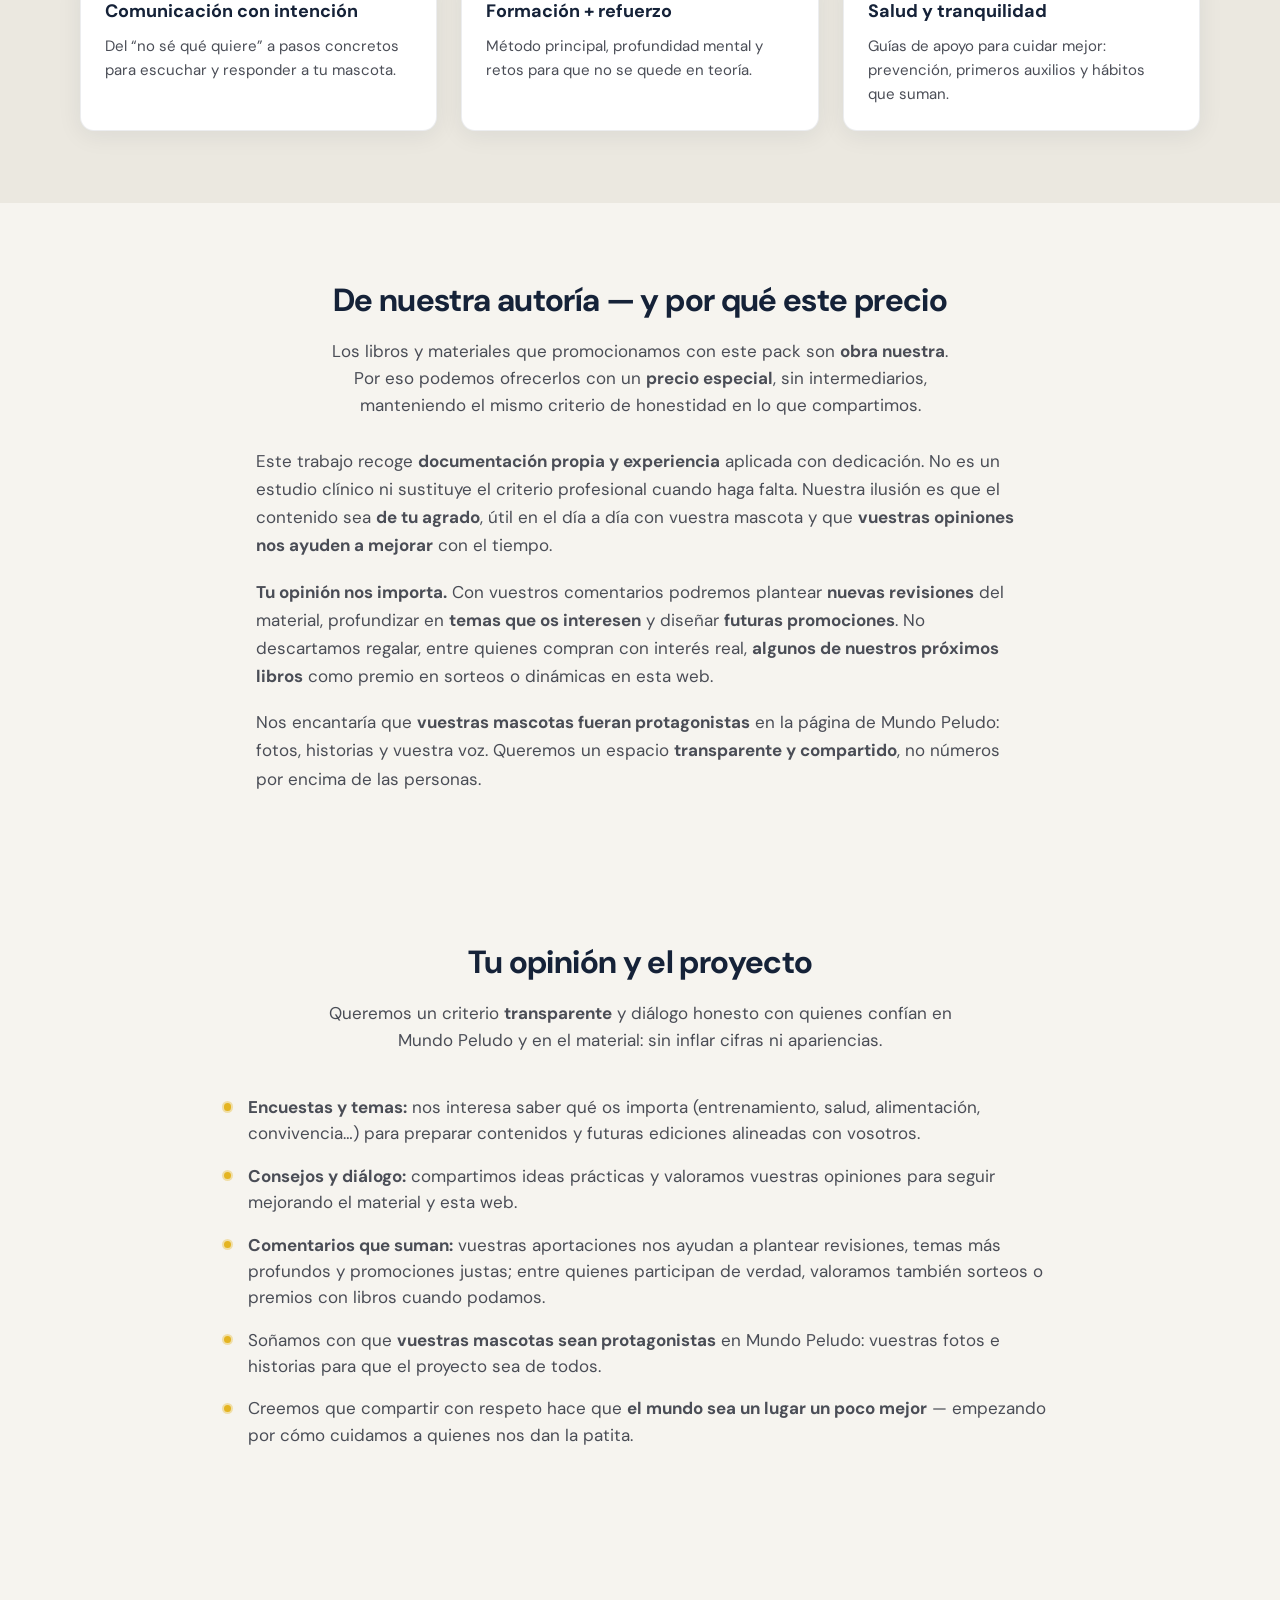
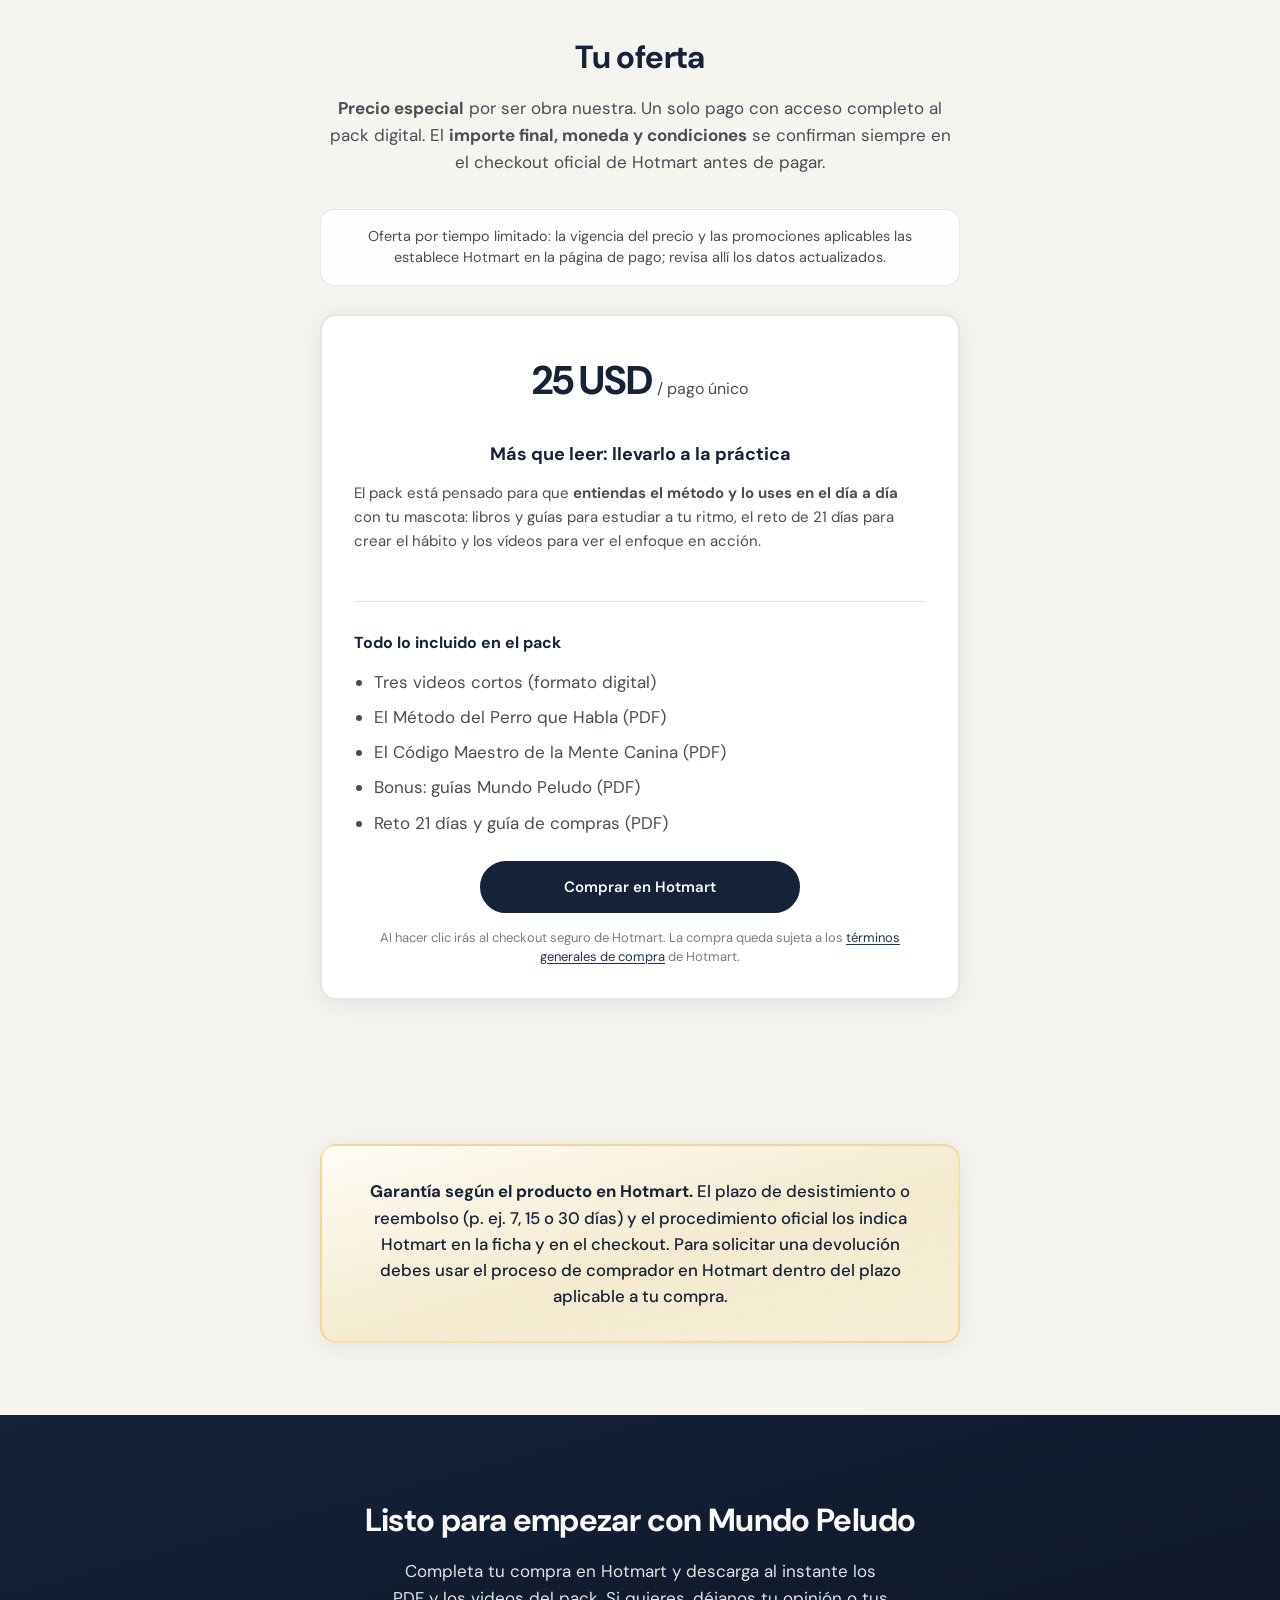
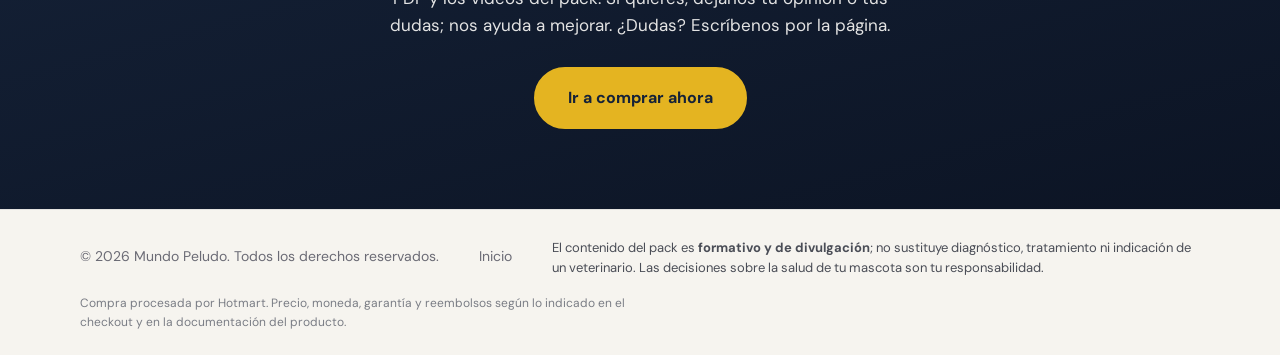
==== commit 0b164021: "Mostrar precio orientativo 25 USD en oferta Made-with: Cursor" ====
--- a/docs/index.html
+++ b/docs/index.html
@@ -15,6 +15,43 @@
       href="https://fonts.googleapis.com/css2?family=DM+Sans:ital,opsz,wght@0,9..40,400;0,9..40,500;0,9..40,600;0,9..40,700;1,9..40,400&family=Outfit:wght@500;600;700&display=swap"
       rel="stylesheet"
     />
+    <!-- Meta Pixel — solo medición (anuncios / conversiones); sin enlaces visibles a Facebook en la página -->
+    <script>
+      window.META_PIXEL_ID = "1140730384798691";
+    </script>
+    <script>
+      (function () {
+        var id = window.META_PIXEL_ID;
+        if (!id || !/^\d{10,20}$/.test(String(id))) return;
+        !(function (f, b, e, v, n, t, s) {
+          if (f.fbq) return;
+          n = f.fbq = function () {
+            n.callMethod ? n.callMethod.apply(n, arguments) : n.queue.push(arguments);
+          };
+          if (!f._fbq) f._fbq = n;
+          n.push = n;
+          n.loaded = !0;
+          n.version = "2.0";
+          n.queue = [];
+          t = b.createElement(e);
+          t.async = !0;
+          t.src = v;
+          s = b.getElementsByTagName(e)[0];
+          s.parentNode.insertBefore(t, s);
+        })(window, document, "script", "https://connect.facebook.net/en_US/fbevents.js");
+        fbq("init", id);
+        fbq("track", "PageView");
+      })();
+    </script>
+    <noscript>
+      <img
+        height="1"
+        width="1"
+        style="display: none"
+        src="https://www.facebook.com/tr?id=1140730384798691&ev=PageView&noscript=1"
+        alt=""
+      />
+    </noscript>
   </head>
   <body>
     <header class="site-header">
@@ -343,12 +380,27 @@
       var HOTMART_URL = "https://pay.hotmart.com/U105220142I";
       document.querySelectorAll(".checkout-link").forEach(function (el) {
         el.setAttribute("href", HOTMART_URL);
+        el.addEventListener("click", function () {
+          if (typeof fbq === "function") {
+            fbq("track", "InitiateCheckout");
+          }
+        });
       });
-      // Pon aquí el precio visible, ej. "USD 29" o "29 €". Déjalo vacío para mostrar "—".
-      var PRECIO_TEXTO = "";
+      // Precio orientativo (el importe final lo confirma Hotmart en el checkout, con impuestos si aplican).
+      var PRECIO_TEXTO = "25 USD";
       var precioEl = document.getElementById("precio-display");
       if (precioEl) precioEl.textContent = PRECIO_TEXTO || "—";
 
+      var videoVentas = document.getElementById("video-ventas-player");
+      if (videoVentas) {
+        videoVentas.addEventListener(
+          "play",
+          function () {
+            if (typeof fbq === "function") fbq("trackCustom", "VideoVentasPlay");
+          },
+          { once: true }
+        );
+      }
     </script>
   </body>
 </html>
